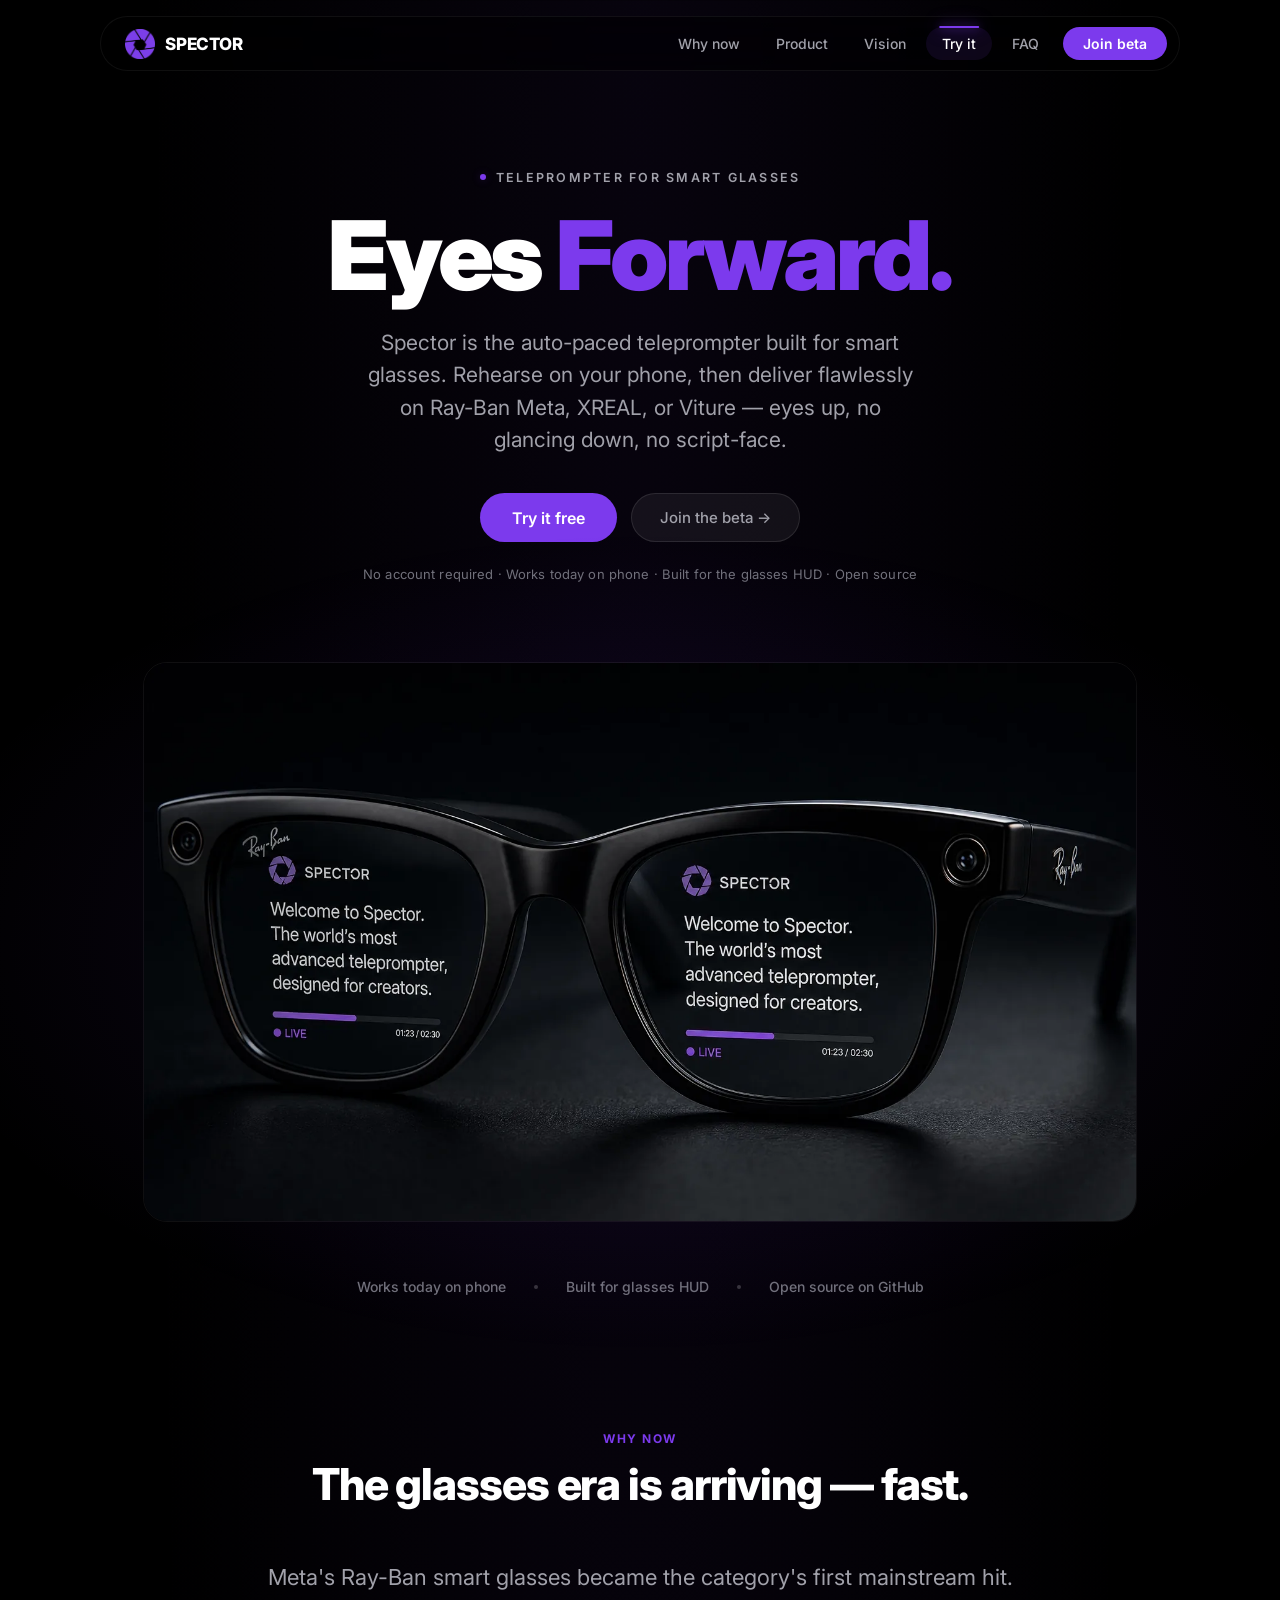
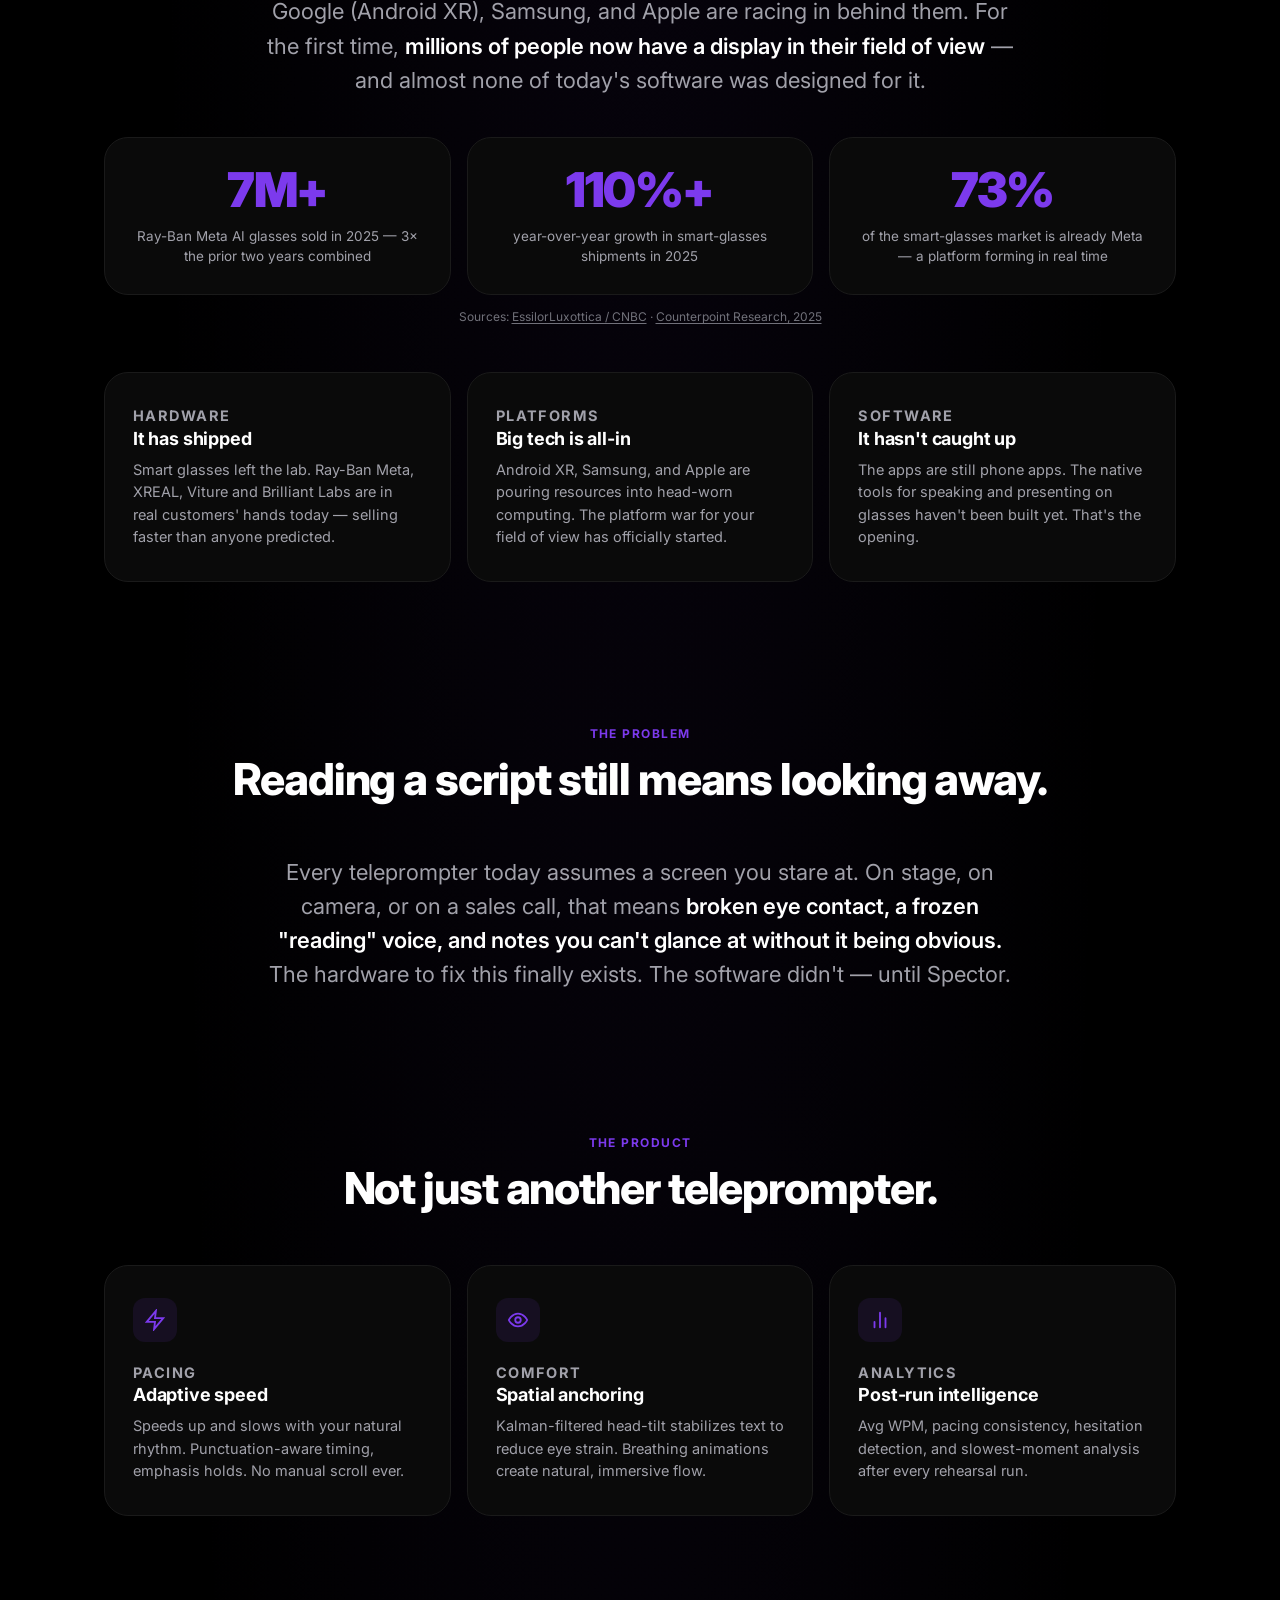
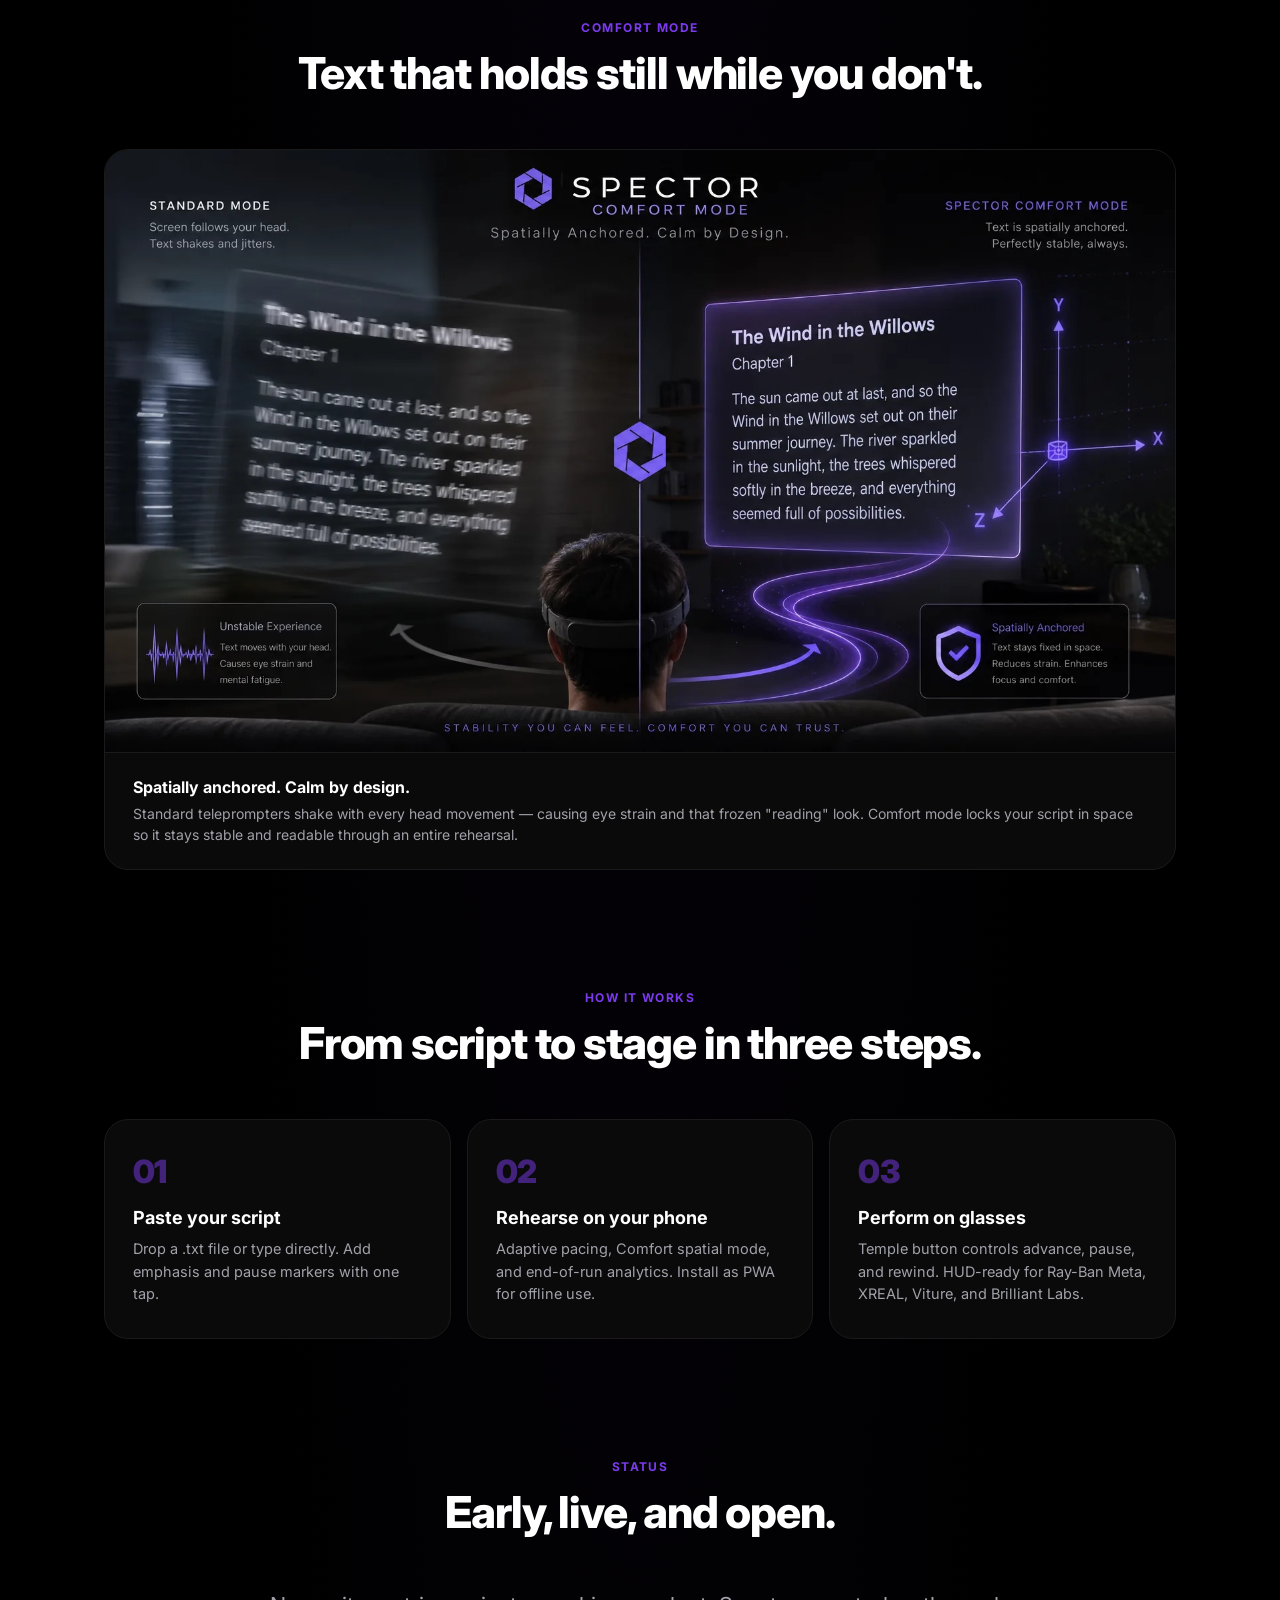
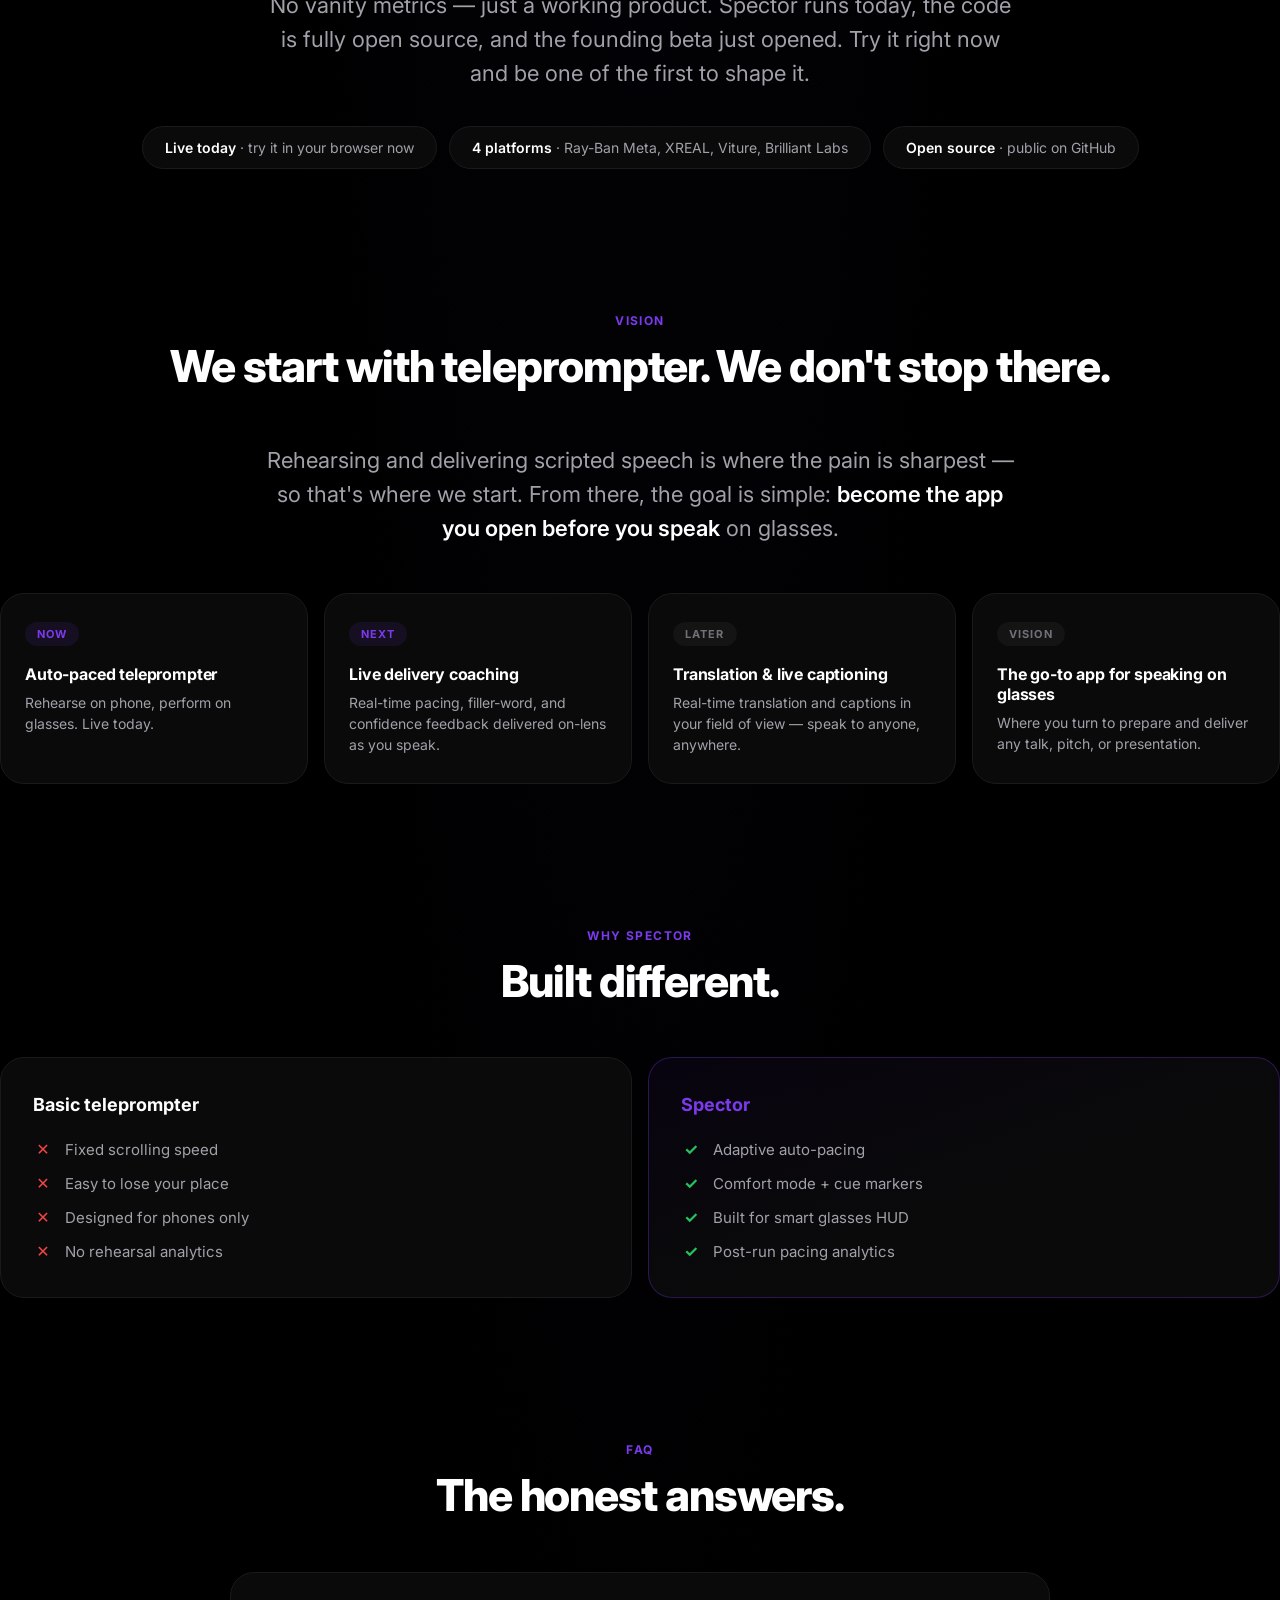
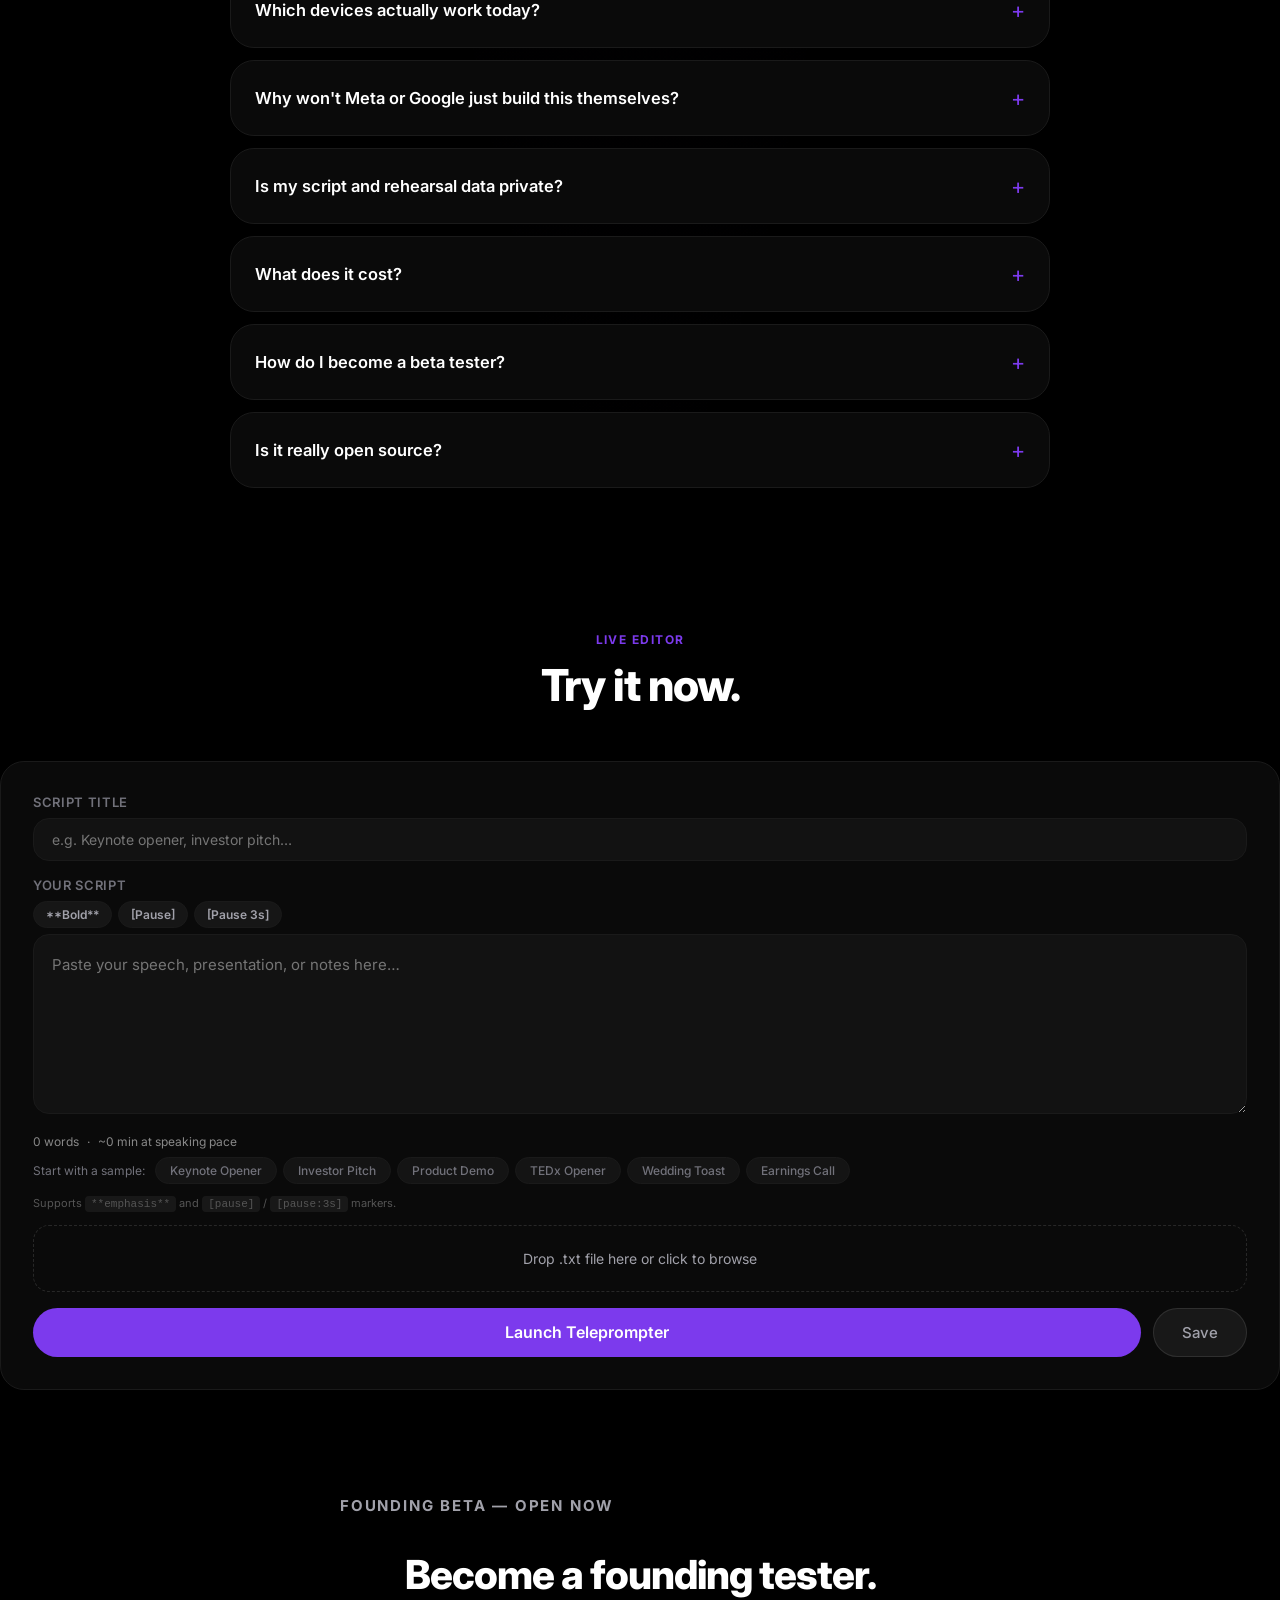
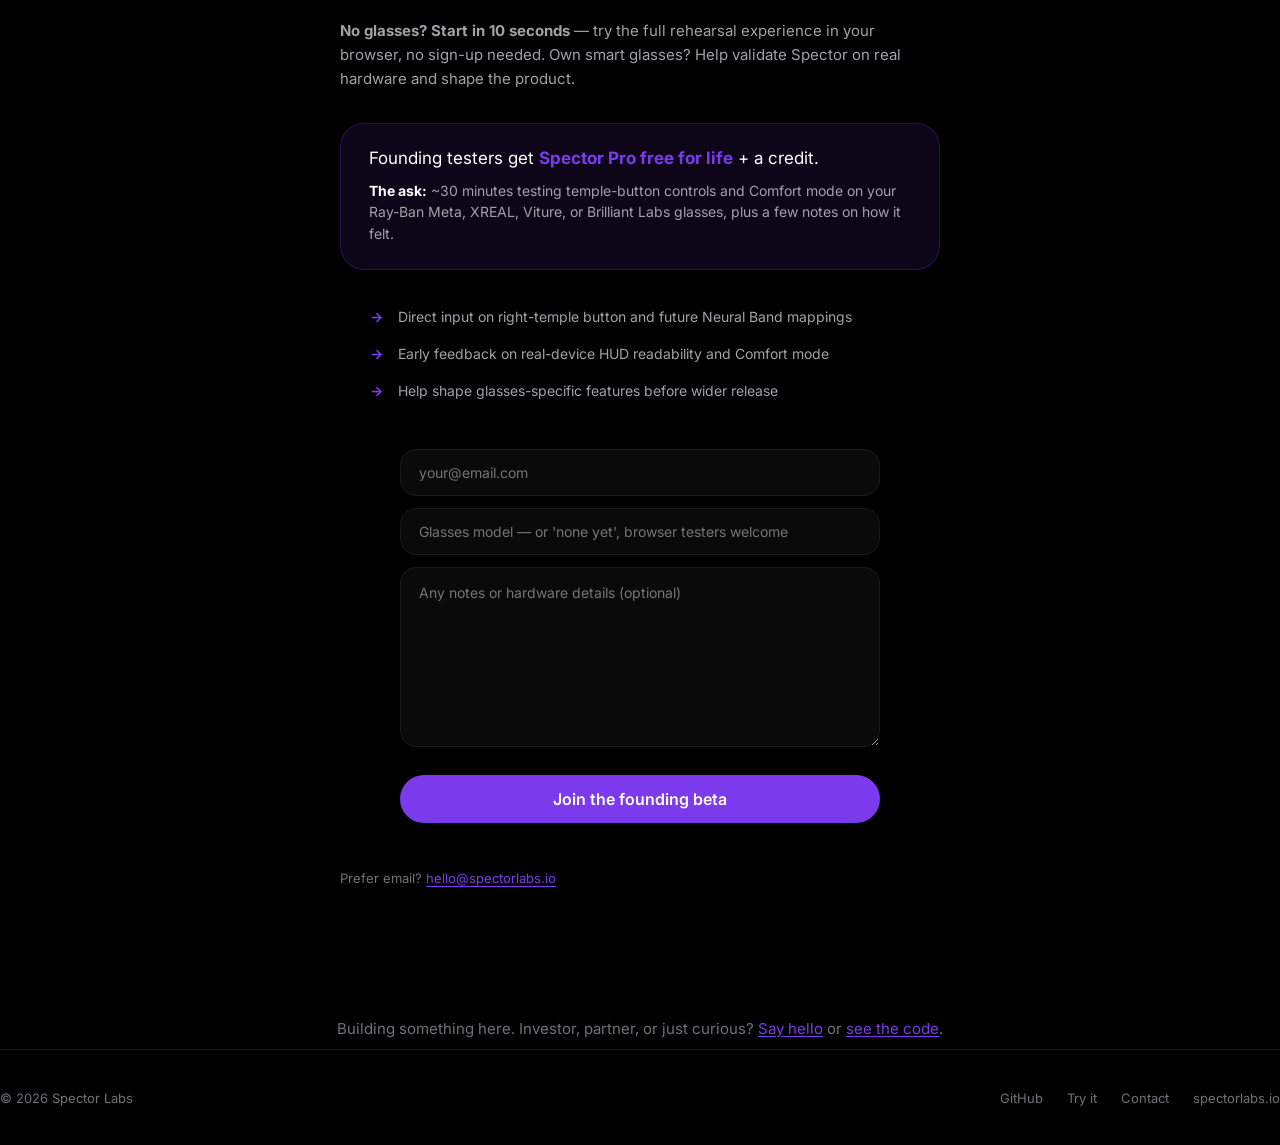
==== public/index.html @ 06b754c8 "Remove the real duplicate: hero video clip == how-it-works photo The hero video and the "how it work" ====
<!DOCTYPE html>
<html lang="en">
<head>
    <meta charset="UTF-8">
    <meta name="viewport" content="width=device-width, initial-scale=1.0">
    <meta name="description" content="Spector: the auto-paced teleprompter built for smart glasses. Rehearse on phone, perform on glasses — eyes up, no script-face. Built for the Ray-Ban Meta / Android XR era.">
    <meta name="theme-color" content="#000000">
    <meta property="og:title" content="Spector — Eyes Forward">
    <meta property="og:description" content="The auto-paced teleprompter built for smart glasses. Rehearse on phone, perform on glasses.">
    <meta property="og:image" content="https://spectorlabs.io/images/og-card.png">
    <meta property="og:image:width" content="1200">
    <meta property="og:image:height" content="630">
    <meta property="og:type" content="website">
    <meta property="og:url" content="https://spectorlabs.io">
    <meta name="twitter:card" content="summary_large_image">
    <meta name="twitter:title" content="Spector — Eyes Forward">
    <meta name="twitter:description" content="Auto-paced teleprompter for smart glasses. Rehearse on phone, perform on glasses.">
    <meta name="twitter:image" content="https://spectorlabs.io/images/og-card.png">
    <title>Spector — Eyes Forward</title>
    <link rel="preconnect" href="https://fonts.googleapis.com">
    <link rel="preconnect" href="https://fonts.gstatic.com" crossorigin>
    <link href="https://fonts.googleapis.com/css2?family=Inter:wght@400;500;600;700;900&display=swap" rel="stylesheet">
    <link rel="preload" as="image" href="images/hero-glasses.webp" type="image/webp">
    <link rel="stylesheet" href="style.css?v=2">
    <link rel="manifest" href="manifest.json">
    <link rel="icon" href="favicon.ico" sizes="48x48">
    <link rel="icon" type="image/png" href="images/logo-mark.png" sizes="256x256">
    <link rel="apple-touch-icon" href="images/app-icon.png">
</head>
<body class="landing">

    <!-- NAV -->
    <nav class="site-nav">
        <a href="#" class="nav-brand">
            <img class="nav-logo" src="images/logo-mark.png" alt="Spector" width="32" height="32">
            <span class="nav-wordmark">SPECTOR</span>
        </a>
        <div class="nav-links" id="nav-links">
            <span class="nav-indicator" aria-hidden="true"></span>
            <a href="#why-now">Why now</a>
            <a href="#features">Product</a>
            <a href="#vision">Vision</a>
            <a href="#try">Try it</a>
            <a href="#faq">FAQ</a>
            <a href="#beta" class="nav-cta">Join beta</a>
        </div>
        <button class="nav-toggle" id="nav-toggle" aria-label="Toggle menu">
            <span></span><span></span><span></span>
        </button>
    </nav>

    <div class="container">

        <!-- HERO -->
        <section class="hero-section">
            <div class="hero-badge">Teleprompter for smart glasses</div>
            <h1 class="hero-headline">Eyes <span class="text-purple">Forward.</span></h1>
            <p class="hero-subhead">Spector is the auto-paced teleprompter built for smart glasses. Rehearse on your phone, then deliver flawlessly on Ray-Ban Meta, XREAL, or Viture — eyes up, no glancing down, no script-face.</p>
            <div class="hero-cta-group">
                <a href="#try" class="btn-primary">Try it free</a>
                <a href="#beta" class="btn-secondary">Join the beta →</a>
            </div>
            <p class="hero-note">No account required · Works today on phone · Built for the glasses HUD · Open source</p>
        </section>

        <!-- HERO VISUAL (demo video) -->
        <div class="hero-visual">
            <video class="hero-media" autoplay muted loop playsinline poster="images/hero-glasses.webp" aria-label="Spector teleprompter running on smart glasses">
                <source src="spector-demo.mp4" type="video/mp4">
                <img src="images/hero-glasses.webp" alt="Spector teleprompter HUD running on Ray-Ban Meta smart glasses" width="1600" height="900">
            </video>
        </div>

        <!-- TRUST BAR -->
        <div class="trust-bar">
            <span>Works today on phone</span>
            <span class="trust-dot"></span>
            <span>Built for glasses HUD</span>
            <span class="trust-dot"></span>
            <span>Open source on GitHub</span>
        </div>

        <!-- WHY NOW -->
        <section class="whynow-section reveal" id="why-now">
            <div class="section-header">
                <p class="section-eyebrow">Why now</p>
                <h2>The glasses era is arriving — fast.</h2>
            </div>
            <p class="problem-statement" style="margin-bottom:40px;">
                Meta's Ray-Ban smart glasses became the category's first mainstream hit. Google (Android XR), Samsung, and Apple are racing in behind them. For the first time, <strong>millions of people now have a display in their field of view</strong> — and almost none of today's software was designed for it.
            </p>
            <div class="stat-strip">
                <div class="stat">
                    <span class="stat-num">7M+</span>
                    <span class="stat-label">Ray-Ban Meta AI glasses sold in 2025 — 3&times; the prior two years combined</span>
                </div>
                <div class="stat">
                    <span class="stat-num">110%+</span>
                    <span class="stat-label">year-over-year growth in smart-glasses shipments in 2025</span>
                </div>
                <div class="stat">
                    <span class="stat-num">73%</span>
                    <span class="stat-label">of the smart-glasses market is already Meta — a platform forming in real time</span>
                </div>
            </div>
            <p class="stat-source">Sources: <a href="https://www.cnbc.com/2026/02/11/ray-ban-maker-essilorluxottica-triples-sales-of-meta-ai-glasses.html" target="_blank" rel="noopener">EssilorLuxottica / CNBC</a> · <a href="https://counterpointresearch.com/en/insights/post-insight-research-briefs-blogs-global-smart-glasses-shipments-soared-110-yoy-in-h1-2025-with-meta-capturing-over-70-share" target="_blank" rel="noopener">Counterpoint Research, 2025</a></p>
            <div class="feature-grid">
                <div class="feature-card">
                    <p class="feature-label">Hardware</p>
                    <h3>It has shipped</h3>
                    <p>Smart glasses left the lab. Ray-Ban Meta, XREAL, Viture and Brilliant Labs are in real customers' hands today — selling faster than anyone predicted.</p>
                </div>
                <div class="feature-card">
                    <p class="feature-label">Platforms</p>
                    <h3>Big tech is all-in</h3>
                    <p>Android XR, Samsung, and Apple are pouring resources into head-worn computing. The platform war for your field of view has officially started.</p>
                </div>
                <div class="feature-card">
                    <p class="feature-label">Software</p>
                    <h3>It hasn't caught up</h3>
                    <p>The apps are still phone apps. The native tools for speaking and presenting on glasses haven't been built yet. That's the opening.</p>
                </div>
            </div>
        </section>

        <!-- PROBLEM -->
        <section class="problem-section reveal">
            <div class="section-header">
                <p class="section-eyebrow">The problem</p>
                <h2>Reading a script still means looking away.</h2>
            </div>
            <p class="problem-statement">
                Every teleprompter today assumes a screen you stare at. On stage, on camera, or on a sales call, that means <strong>broken eye contact, a frozen "reading" voice, and notes you can't glance at without it being obvious.</strong> The hardware to fix this finally exists. The software didn't — until Spector.
            </p>
        </section>

        <!-- FEATURES -->
        <section class="features-section reveal" id="features">
            <div class="section-header">
                <p class="section-eyebrow">The product</p>
                <h2>Not just another teleprompter.</h2>
            </div>
            <div class="feature-grid">
                <div class="feature-card">
                    <div class="feature-icon">
                        <svg width="22" height="22" viewBox="0 0 24 24" fill="none" stroke="currentColor" stroke-width="2" stroke-linecap="round">
                            <path d="M13 2L3 14h9l-1 8 10-12h-9l1-8z"/>
                        </svg>
                    </div>
                    <p class="feature-label">Pacing</p>
                    <h3>Adaptive speed</h3>
                    <p>Speeds up and slows with your natural rhythm. Punctuation-aware timing, emphasis holds. No manual scroll ever.</p>
                </div>
                <div class="feature-card">
                    <div class="feature-icon">
                        <svg width="22" height="22" viewBox="0 0 24 24" fill="none" stroke="currentColor" stroke-width="2" stroke-linecap="round">
                            <path d="M2 12s3-7 10-7 10 7 10 7-3 7-10 7-10-7-10-7z"/>
                            <circle cx="12" cy="12" r="3"/>
                        </svg>
                    </div>
                    <p class="feature-label">Comfort</p>
                    <h3>Spatial anchoring</h3>
                    <p>Kalman-filtered head-tilt stabilizes text to reduce eye strain. Breathing animations create natural, immersive flow.</p>
                </div>
                <div class="feature-card">
                    <div class="feature-icon">
                        <svg width="22" height="22" viewBox="0 0 24 24" fill="none" stroke="currentColor" stroke-width="2" stroke-linecap="round">
                            <path d="M18 20V10M12 20V4M6 20v-6"/>
                        </svg>
                    </div>
                    <p class="feature-label">Analytics</p>
                    <h3>Post-run intelligence</h3>
                    <p>Avg WPM, pacing consistency, hesitation detection, and slowest-moment analysis after every rehearsal run.</p>
                </div>
            </div>
        </section>

        <!-- COMFORT MODE -->
        <section class="comfort-section reveal">
            <div class="section-header">
                <p class="section-eyebrow">Comfort mode</p>
                <h2>Text that holds still while you don't.</h2>
            </div>
            <div class="showcase-card">
                <img src="images/comfort-comparison.webp" alt="Standard mode vs Spector Comfort mode: standard teleprompter text jitters with head movement, Comfort mode keeps the script spatially anchored and stable" loading="lazy" width="1600" height="900">
                <div class="showcase-label">
                    <p class="showcase-title">Spatially anchored. Calm by design.</p>
                    <p class="showcase-desc">Standard teleprompters shake with every head movement — causing eye strain and that frozen "reading" look. Comfort mode locks your script in space so it stays stable and readable through an entire rehearsal.</p>
                </div>
            </div>
        </section>

        <!-- HOW IT WORKS -->
        <section id="how-it-works" class="steps-section reveal">
            <div class="section-header">
                <p class="section-eyebrow">How it works</p>
                <h2>From script to stage in three steps.</h2>
            </div>
            <div class="steps-grid">
                <div class="step-card">
                    <div class="step-number">01</div>
                    <h4>Paste your script</h4>
                    <p>Drop a .txt file or type directly. Add emphasis and pause markers with one tap.</p>
                </div>
                <div class="step-card">
                    <div class="step-number">02</div>
                    <h4>Rehearse on your phone</h4>
                    <p>Adaptive pacing, Comfort spatial mode, and end-of-run analytics. Install as PWA for offline use.</p>
                </div>
                <div class="step-card">
                    <div class="step-number">03</div>
                    <h4>Perform on glasses</h4>
                    <p>Temple button controls advance, pause, and rewind. HUD-ready for Ray-Ban Meta, XREAL, Viture, and Brilliant Labs.</p>
                </div>
            </div>
            </div>
        </section>

        <!-- TRACTION -->
        <section class="traction-section reveal" id="traction">
            <div class="section-header">
                <p class="section-eyebrow">Status</p>
                <h2>Early, live, and open.</h2>
            </div>
            <p class="problem-statement" style="margin-bottom:36px;">No vanity metrics — just a working product. Spector runs today, the code is fully open source, and the founding beta just opened. Try it right now and be one of the first to shape it.</p>
            <div class="traction-support">
                <span class="traction-pill"><strong>Live today</strong> · try it in your browser now</span>
                <span class="traction-pill"><strong>4 platforms</strong> · Ray-Ban Meta, XREAL, Viture, Brilliant Labs</span>
                <span class="traction-pill"><strong>Open source</strong> · public on GitHub</span>
            </div>
        </section>

        <!-- VISION / ROADMAP -->
        <section class="vision-section reveal" id="vision">
            <div class="section-header">
                <p class="section-eyebrow">Vision</p>
                <h2>We start with teleprompter. We don't stop there.</h2>
            </div>
            <p class="problem-statement" style="margin-bottom:48px;">
                Rehearsing and delivering scripted speech is where the pain is sharpest — so that's where we start. From there, the goal is simple: <strong>become the app you open before you speak</strong> on glasses.
            </p>
            <div class="roadmap">
                <div class="roadmap-item">
                    <div class="roadmap-phase">Now</div>
                    <div class="roadmap-body">
                        <h4>Auto-paced teleprompter</h4>
                        <p>Rehearse on phone, perform on glasses. Live today.</p>
                    </div>
                </div>
                <div class="roadmap-item">
                    <div class="roadmap-phase">Next</div>
                    <div class="roadmap-body">
                        <h4>Live delivery coaching</h4>
                        <p>Real-time pacing, filler-word, and confidence feedback delivered on-lens as you speak.</p>
                    </div>
                </div>
                <div class="roadmap-item future">
                    <div class="roadmap-phase">Later</div>
                    <div class="roadmap-body">
                        <h4>Translation & live captioning</h4>
                        <p>Real-time translation and captions in your field of view — speak to anyone, anywhere.</p>
                    </div>
                </div>
                <div class="roadmap-item future">
                    <div class="roadmap-phase">Vision</div>
                    <div class="roadmap-body">
                        <h4>The go-to app for speaking on glasses</h4>
                        <p>Where you turn to prepare and deliver any talk, pitch, or presentation.</p>
                    </div>
                </div>
            </div>
        </section>

        <!-- COMPARISON -->
        <section class="comparison-section reveal">
            <div class="section-header">
                <p class="section-eyebrow">Why Spector</p>
                <h2>Built different.</h2>
            </div>
            <div class="comparison-grid">
                <div class="comparison-card basic">
                    <h4>Basic teleprompter</h4>
                    <ul>
                        <li><span class="x-mark">&#x2715;</span> Fixed scrolling speed</li>
                        <li><span class="x-mark">&#x2715;</span> Easy to lose your place</li>
                        <li><span class="x-mark">&#x2715;</span> Designed for phones only</li>
                        <li><span class="x-mark">&#x2715;</span> No rehearsal analytics</li>
                    </ul>
                </div>
                <div class="comparison-card spector">
                    <h4>Spector</h4>
                    <ul>
                        <li><span class="check-mark">&#x2713;</span> Adaptive auto-pacing</li>
                        <li><span class="check-mark">&#x2713;</span> Comfort mode + cue markers</li>
                        <li><span class="check-mark">&#x2713;</span> Built for smart glasses HUD</li>
                        <li><span class="check-mark">&#x2713;</span> Post-run pacing analytics</li>
                    </ul>
                </div>
            </div>
        </section>

        <!-- FAQ -->
        <section class="faq-section reveal" id="faq">
            <div class="section-header">
                <p class="section-eyebrow">FAQ</p>
                <h2>The honest answers.</h2>
            </div>
            <div class="faq-list">
                <details class="faq-item">
                    <summary>Which devices actually work today?</summary>
                    <div class="faq-answer">
                        <p>Any phone or desktop browser works right now — adaptive pacing, Comfort mode (using your device's real orientation sensors), and all controls. On smart glasses that display web content (like Ray-Ban Meta Display), the HUD runs and Comfort's spatial effects use the glasses' real sensors. Right-temple-button advance is built and ready; validating it on real hardware is exactly what our current beta is for.</p>
                    </div>
                </details>
                <details class="faq-item">
                    <summary>Why won't Meta or Google just build this themselves?</summary>
                    <div class="faq-answer">
                        <p>Platform owners build for the average user; they don't go deep on a single workflow. Spector is <strong>cross-platform and neutral</strong> — one rehearsal experience across Ray-Ban Meta, XREAL, Viture, and Brilliant Labs, not locked to one maker's roadmap. Being <strong>open source</strong> lets us move faster than any platform team and build a community moat. We win the communication-layer wedge by caring about it more than a trillion-dollar company ever will.</p>
                    </div>
                </details>
                <details class="faq-item">
                    <summary>Is my script and rehearsal data private?</summary>
                    <div class="faq-answer">
                        <p>Yes. Your scripts and rehearsal history are stored <strong>locally in your own browser</strong> — no account, no sign-up, and nothing is uploaded to a server. Because the whole app is open source, you can verify exactly what it does. The only time you share anything is if you choose to email us or join the beta.</p>
                    </div>
                </details>
                <details class="faq-item">
                    <summary>What does it cost?</summary>
                    <div class="faq-answer">
                        <p>The core teleprompter — on phone and glasses — is <strong>free, today</strong>, and the open-source core stays free. Down the line, a paid tier may add power-user extras like deeper rehearsal analytics and sync. Nothing's behind a paywall right now, and founding beta testers get any future Pro free for life (see below).</p>
                    </div>
                </details>
                <details class="faq-item">
                    <summary>How do I become a beta tester?</summary>
                    <div class="faq-answer">
                        <p>No glasses needed to start — <a href="#try">try the full rehearsal experience in your browser right now</a>. If you own Ray-Ban Meta, XREAL, Viture, or Brilliant Labs hardware, <a href="#beta">join the hardware beta</a> to help validate temple controls and the HUD on real devices. Founding testers get Spector Pro free for life and a credit.</p>
                    </div>
                </details>
                <details class="faq-item">
                    <summary>Is it really open source?</summary>
                    <div class="faq-answer">
                        <p>Yes — the project is public on <a href="https://github.com/hydrogenbondss/SPECTOR" target="_blank" rel="noopener">GitHub</a>. Read the code, file issues, or build on it.</p>
                    </div>
                </details>
            </div>
        </section>

        <!-- EDITOR -->
        <section class="editor-section" id="try">
            <div class="section-header">
                <p class="section-eyebrow">Live editor</p>
                <h2>Try it now.</h2>
            </div>

            <div class="editor-card">
                <label for="script-title">Script title</label>
                <input type="text" id="script-title" class="script-title-input" placeholder="e.g. Keynote opener, investor pitch…" maxlength="80">

                <label for="script-input">Your script</label>
                <div class="cue-toolbar">
                    <button type="button" class="cue-btn" data-insert="**">**Bold**</button>
                    <button type="button" class="cue-btn" data-insert="[pause]">[Pause]</button>
                    <button type="button" class="cue-btn" data-insert="[pause:3s]">[Pause 3s]</button>
                </div>
                <textarea id="script-input" placeholder="Paste your speech, presentation, or notes here…"></textarea>

                <div id="script-meta" style="font-size:12px;color:#888;margin-bottom:8px;display:flex;gap:8px;align-items:center;">
                    <span id="word-count">0 words</span>
                    <span>·</span>
                    <span>~<span id="est-minutes">0</span> min at speaking pace</span>
                </div>

                <div class="samples-row">
                    <span class="samples-label">Start with a sample:</span>
                    <button type="button" class="sample-btn" data-sample="keynote">Keynote Opener</button>
                    <button type="button" class="sample-btn" data-sample="pitch">Investor Pitch</button>
                    <button type="button" class="sample-btn" data-sample="demo">Product Demo</button>
                    <button type="button" class="sample-btn" data-sample="ted">TEDx Opener</button>
                    <button type="button" class="sample-btn" data-sample="wedding">Wedding Toast</button>
                    <button type="button" class="sample-btn" data-sample="earnings">Earnings Call</button>
                </div>

                <div style="font-size:11px;color:#555;margin-bottom:12px;line-height:1.4;">
                    Supports <code style="background:rgba(255,255,255,0.06);padding:2px 6px;border-radius:4px;">**emphasis**</code> and <code style="background:rgba(255,255,255,0.06);padding:2px 6px;border-radius:4px;">[pause]</code> / <code style="background:rgba(255,255,255,0.06);padding:2px 6px;border-radius:4px;">[pause:3s]</code> markers.
                </div>

                <div id="input-error" style="color:#e88; font-size:12px; margin-bottom:8px; display:none;"></div>

                <div class="file-upload" id="file-area">
                    Drop .txt file here or click to browse
                    <input type="file" id="file-input" accept=".txt" style="display:none;">
                </div>

                <div class="btn-row">
                    <button id="launch-btn" class="btn-primary" style="flex:1;">Launch Teleprompter</button>
                    <button id="save-btn" class="btn-secondary">Save</button>
                </div>
            </div>
        </section>

        <!-- LIBRARY -->
        <section class="library-section" id="library-section" style="display:none;">
            <h3>Saved scripts</h3>
            <ul class="library-list" id="library-list">
                <li class="library-empty" id="library-empty">No saved scripts yet — save one to build your library.</li>
            </ul>
        </section>

        <!-- HISTORY -->
        <section class="history-section" id="history-section" style="display:none;margin-top:8px;">
            <h3 style="font-size:14px;font-weight:600;color:#71717A;margin:0 0 8px;letter-spacing:0.04em;text-transform:uppercase;">Recent rehearsals</h3>
            <div id="history-list" style="font-size:12px;color:#888;"></div>
            <div style="font-size:10px;color:#555;margin-top:4px;">Local only. Cloud sync planned.</div>
        </section>

        <!-- BETA -->
        <section class="beta-section" id="beta">
            <p class="section-eyebrow">Founding beta — open now</p>
            <h2>Become a founding tester.</h2>
            <p><strong>No glasses? Start in 10 seconds</strong> — <a href="#try">try the full rehearsal experience in your browser</a>, no sign-up needed. Own smart glasses? Help validate Spector on real hardware and shape the product.</p>
            <div class="beta-offer">
                <p class="beta-offer-perk">Founding testers get <strong>Spector Pro free for life</strong> + a credit.</p>
                <p class="beta-offer-ask"><strong>The ask:</strong> ~30 minutes testing temple-button controls and Comfort mode on your Ray-Ban Meta, XREAL, Viture, or Brilliant Labs glasses, plus a few notes on how it felt.</p>
            </div>
            <ul class="beta-benefits">
                <li>Direct input on right-temple button and future Neural Band mappings</li>
                <li>Early feedback on real-device HUD readability and Comfort mode</li>
                <li>Help shape glasses-specific features before wider release</li>
            </ul>
            <form id="beta-form" action="https://formspree.io/f/mzdlddkp" method="POST">
                <input type="email" name="email" placeholder="your@email.com" required>
                <input type="text" name="glasses" placeholder="Glasses model — or 'none yet', browser testers welcome">
                <textarea name="message" placeholder="Any notes or hardware details (optional)" rows="2"></textarea>
                <button type="submit">Join the founding beta</button>
            </form>
            <div id="beta-success" style="display:none;color:#22c55e;font-weight:600;margin-top:16px;">Thanks! We'll reach out from hello@spectorlabs.io soon.</div>
            <p class="beta-footer-note">
                Prefer email? <a href="mailto:hello@spectorlabs.io">hello@spectorlabs.io</a>
            </p>
        </section>

        <!-- INVESTOR / PARTNER NOTE -->
        <section class="investor-note reveal" id="investors">
            <p>Building something here. Investor, partner, or just curious? <a href="mailto:hello@spectorlabs.io?subject=Spector%20%E2%80%94%20Hello">Say hello</a> or <a href="https://github.com/hydrogenbondss/SPECTOR" target="_blank" rel="noopener">see the code</a>.</p>
        </section>

        <!-- FOOTER -->
        <footer class="site-footer">
            <span>&copy; 2026 Spector Labs</span>
            <div class="footer-links">
                <a href="https://github.com/hydrogenbondss/SPECTOR" target="_blank">GitHub</a>
                <a href="#try">Try it</a>
                <a href="mailto:hello@spectorlabs.io">Contact</a>
                <a href="https://spectorlabs.io">spectorlabs.io</a>
            </div>
        </footer>

    </div>

    <script>
        const STORAGE_KEY = 'spector_scripts_v1';

        function getLibrary() {
            try { return JSON.parse(localStorage.getItem(STORAGE_KEY)) || []; }
            catch { return []; }
        }

        function setLibrary(scripts) {
            localStorage.setItem(STORAGE_KEY, JSON.stringify(scripts));
        }

        function saveScript(title, text) {
            const library = getLibrary();
            const entry = {
                id: Date.now().toString(36),
                title: title || 'Untitled Script',
                text,
                savedAt: Date.now()
            };
            const existing = library.findIndex(s => s.title === entry.title && s.text === text);
            if (existing >= 0) library[existing] = entry;
            else library.unshift(entry);
            if (library.length > 20) library.length = 20;
            setLibrary(library);
            renderLibrary();
        }

        function deleteScript(id) {
            setLibrary(getLibrary().filter(s => s.id !== id));
            renderLibrary();
        }

        function launchScript(text) {
            const encoded = btoa(encodeURIComponent(text));
            window.location.href = `app.html?script=${encoded}`;
        }

        function renderLibrary() {
            const list = document.getElementById('library-list');
            const empty = document.getElementById('library-empty');
            const section = document.getElementById('library-section');
            const scripts = getLibrary();
            list.innerHTML = '';
            if (!scripts.length) {
                if (section) section.style.display = 'none';
                return;
            }
            if (section) section.style.display = '';
            scripts.forEach(script => {
                const li = document.createElement('li');
                li.className = 'library-item';
                const meta = document.createElement('div');
                meta.innerHTML = `<div class="library-item-title">${escapeHtml(script.title)}</div>
                    <div class="library-item-meta">${new Date(script.savedAt).toLocaleDateString()} · ${script.text.split(/\s+/).length} words</div>`;
                const del = document.createElement('button');
                del.className = 'btn-ghost';
                del.textContent = 'Delete';
                del.addEventListener('click', (e) => { e.stopPropagation(); deleteScript(script.id); });
                li.appendChild(meta);
                li.appendChild(del);
                li.addEventListener('click', () => {
                    document.getElementById('script-input').value = script.text;
                    document.getElementById('script-title').value = script.title;
                });
                li.addEventListener('dblclick', () => launchScript(script.text));
                list.appendChild(li);
            });
        }

        function renderHistory() {
            const container = document.getElementById('history-list');
            const section = document.getElementById('history-section');
            if (!container) return;
            let runs = [];
            try { runs = JSON.parse(localStorage.getItem('spector_runs_v1')) || []; } catch {}
            if (!runs.length) {
                if (section) section.style.display = 'none';
                return;
            }
            if (section) section.style.display = '';
            container.innerHTML = runs.map(r => {
                const d = new Date(r.ts).toLocaleDateString();
                return `<div class="history-item">${d} · ${r.chunks} chunks · ${r.time} min · ${r.wpm} wpm · ${r.pacing} pacing<br><span style="font-size:10px;opacity:0.7;">${escapeHtml(r.scriptPreview)}</span></div>`;
            }).join('');
        }

        function escapeHtml(str) {
            const d = document.createElement('div');
            d.textContent = str;
            return d.innerHTML;
        }

        function initFileUpload() {
            const fileArea = document.getElementById('file-area');
            const fileInput = document.getElementById('file-input');
            const textarea = document.getElementById('script-input');

            fileArea.addEventListener('click', () => fileInput.click());
            fileInput.addEventListener('change', (e) => {
                const file = e.target.files[0];
                if (file) {
                    const reader = new FileReader();
                    reader.onload = (event) => {
                        textarea.value = event.target.result;
                        updateScriptMeta();
                        const titleEl = document.getElementById('script-title');
                        if (!titleEl.value) titleEl.value = file.name.replace(/\.txt$/i, '');
                    };
                    reader.readAsText(file);
                }
            });
            fileArea.addEventListener('dragover', (e) => { e.preventDefault(); fileArea.classList.add('dragover'); });
            fileArea.addEventListener('dragleave', () => fileArea.classList.remove('dragover'));
            fileArea.addEventListener('drop', (e) => {
                e.preventDefault();
                fileArea.classList.remove('dragover');
                const file = e.dataTransfer.files[0];
                if (file) {
                    const reader = new FileReader();
                    reader.onload = (event) => {
                        textarea.value = event.target.result;
                        updateScriptMeta();
                        const titleEl = document.getElementById('script-title');
                        if (!titleEl.value) titleEl.value = file.name.replace(/\.txt$/i, '');
                    };
                    reader.readAsText(file);
                }
            });
        }

        const SAMPLE_SCRIPTS = {
            keynote: {
                title: "Keynote Opener",
                text: "Good morning. **Thank you** for being here.\n\nToday we're going to talk about the future of [pause] eyes-forward interfaces.\n\n[pause:2s]\n\nThe problem is simple: most teleprompters still feel like reading from a script. **We can do better.**"
            },
            pitch: {
                title: "Investor Pitch",
                text: "We're building the rehearsal layer for the next generation of computing. [pause]\n\nOur users rehearse on phone today. [pause:3s] They perform on glasses tomorrow.\n\n**Traction** is strong. **Retention** even stronger. The market is waking up to smart glasses. [pause]"
            },
            demo: {
                title: "Product Demo",
                text: "This is Spector. [pause]\n\nPaste any script. Hit play. The text advances at the right pace for **your** voice.\n\nIn Comfort mode your head movement creates gentle spatial anchoring — it feels alive, not robotic. [pause:2s]\n\nWhen you finish, you get real analytics: pacing consistency, where you hesitated, the slowest chunk.\n\nRehearse here. Nail it on stage — or on your glasses."
            },
            ted: {
                title: "TEDx Opener",
                text: "Good [pause] afternoon.\n\n**What if** the most important talk of your life started with you feeling completely in control?\n\n[pause:2s]\n\nToday I'm going to show you a different way to rehearse — one that uses the hardware already on (or in front of) your face."
            },
            wedding: {
                title: "Wedding Toast",
                text: "To the happy couple. [pause]\n\n**I've known** the groom for years, and if there's one thing I've learned, it's that he's found his perfect match.\n\n[pause:3s]\n\nMay your life together be as full of laughter and [pause] love as today."
            },
            earnings: {
                title: "Earnings Call",
                text: "Good morning, everyone. [pause]\n\n**Q3 results** came in strong — revenue up 18% year-over-year, driven by our new product line.\n\n[pause:2s]\n\nGuidance for Q4 remains confident. We're executing well against our plan."
            }
        };

        function initSampleButtons() {
            document.querySelectorAll('.sample-btn').forEach(btn => {
                btn.addEventListener('click', () => {
                    const key = btn.dataset.sample;
                    const sample = SAMPLE_SCRIPTS[key];
                    if (!sample) return;
                    document.getElementById('script-title').value = sample.title;
                    document.getElementById('script-input').value = sample.text;
                    updateScriptMeta();
                    btn.textContent = 'Loaded ✓';
                    setTimeout(() => {
                        const labels = { keynote:'Keynote Opener', pitch:'Investor Pitch', demo:'Product Demo', ted:'TEDx Opener', wedding:'Wedding Toast', earnings:'Earnings Call' };
                        btn.textContent = labels[btn.dataset.sample] || 'Sample';
                    }, 900);
                });
            });
        }

        function insertAtCursor(textarea, text) {
            const start = textarea.selectionStart;
            const end = textarea.selectionEnd;
            textarea.value = textarea.value.substring(0, start) + text + textarea.value.substring(end);
            textarea.selectionStart = textarea.selectionEnd = start + text.length;
            textarea.focus();
        }

        function initCueToolbar() {
            const ta = document.getElementById('script-input');
            document.querySelectorAll('.cue-btn').forEach(btn => {
                btn.addEventListener('click', () => {
                    const insert = btn.dataset.insert;
                    if (insert === '**') {
                        insertAtCursor(ta, '**text**');
                        const pos = ta.selectionStart - 4;
                        ta.selectionStart = pos;
                        ta.selectionEnd = pos + 4;
                    } else {
                        insertAtCursor(ta, insert);
                    }
                });
            });
            ta.addEventListener('input', () => {
                const err = document.getElementById('input-error');
                if (err) err.style.display = 'none';
            });
        }

        function showInputError(msg) {
            const err = document.getElementById('input-error');
            if (!err) { alert(msg); return; }
            err.textContent = msg;
            err.style.display = 'block';
            setTimeout(() => { if (err) err.style.display = 'none'; }, 3000);
        }

        let audioContext;
        function getAudioContext() {
            if (!audioContext) {
                try { audioContext = new (window.AudioContext || window.webkitAudioContext)(); }
                catch(e) { return null; }
            }
            return audioContext;
        }

        function buttonFeedback() {
            if (navigator.vibrate) navigator.vibrate(8);
            const ctx = getAudioContext();
            if (ctx) {
                try {
                    const osc = ctx.createOscillator();
                    const gain = ctx.createGain();
                    const filter = ctx.createBiquadFilter();
                    osc.type = 'sine';
                    osc.frequency.value = 1400;
                    filter.type = 'lowpass';
                    filter.frequency.value = 2200;
                    gain.gain.value = 0.08;
                    osc.connect(filter);
                    filter.connect(gain);
                    gain.connect(ctx.destination);
                    osc.start();
                    setTimeout(() => {
                        gain.gain.exponentialRampToValueAtTime(0.001, ctx.currentTime + 0.12);
                        setTimeout(() => osc.stop(), 150);
                    }, 25);
                } catch(e) {}
            }
        }

        function wireGlassButtons() {
            document.querySelectorAll('.btn-primary, .btn-secondary, .cue-btn, .sample-btn').forEach(btn => {
                btn.addEventListener('click', () => buttonFeedback());
            });
        }

        function updateScriptMeta() {
            const textarea = document.getElementById('script-input');
            const text = textarea.value.trim();
            const words = text ? text.split(/\s+/).filter(Boolean).length : 0;
            const estMinutes = words > 0 ? Math.max(1, Math.round(words / 140)) : 0;
            const countEl = document.getElementById('word-count');
            const minEl = document.getElementById('est-minutes');
            if (countEl) countEl.textContent = `${words} words`;
            if (minEl) minEl.textContent = estMinutes;
        }

        function initButtons() {
            const launchBtn = document.getElementById('launch-btn');
            const saveBtn = document.getElementById('save-btn');
            const textarea = document.getElementById('script-input');
            const titleEl = document.getElementById('script-title');

            launchBtn.addEventListener('click', () => {
                const text = textarea.value.trim();
                if (!text) { showInputError('Please paste or choose a sample script first.'); return; }
                launchScript(text);
            });

            saveBtn.addEventListener('click', () => {
                const text = textarea.value.trim();
                if (!text) { showInputError('Add some text to your script before saving.'); return; }
                saveScript(titleEl.value.trim() || 'Untitled Script', text);
                saveBtn.textContent = 'Saved ✓';
                setTimeout(() => { saveBtn.textContent = 'Save'; }, 1500);
            });
        }

        function registerServiceWorker() {
            if ('serviceWorker' in navigator) {
                navigator.serviceWorker.register('sw.js').catch(() => {});
            }
        }

        let deferredInstallPrompt = null;

        function initInstallPrompt() {
            const btn = document.getElementById('install-btn');
            if (!btn) return;
            window.addEventListener('beforeinstallprompt', (e) => {
                e.preventDefault();
                deferredInstallPrompt = e;
                btn.textContent = 'Install (one-tap PWA)';
            });
            btn.addEventListener('click', async () => {
                if (deferredInstallPrompt) {
                    deferredInstallPrompt.prompt();
                    const { outcome } = await deferredInstallPrompt.userChoice;
                    if (outcome === 'accepted') {
                        btn.textContent = 'Installed ✓';
                        btn.style.opacity = '0.7';
                        btn.disabled = true;
                    }
                    deferredInstallPrompt = null;
                    return;
                }
                const isIOS = /iPad|iPhone|iPod/.test(navigator.userAgent) && !window.MSStream;
                if (isIOS) {
                    alert('On iPhone/iPad: tap the Share button → "Add to Home Screen".');
                } else {
                    alert('Use your browser menu → "Install app" or "Add to Home Screen" for offline rehearsal.');
                }
            });
        }

        async function handleBetaSubmit(e) {
            e.preventDefault();
            const form = e.target;
            const success = document.getElementById('beta-success');
            const formData = new FormData(form);
            try {
                const response = await fetch(form.action, {
                    method: 'POST',
                    body: formData,
                    headers: { 'Accept': 'application/json' }
                });
                if (response.ok) {
                    form.style.display = 'none';
                    success.style.display = 'block';
                    try { localStorage.setItem('spector_beta_email', formData.get('email')); } catch {}
                    form.reset();
                } else {
                    submitFallback(formData);
                }
            } catch (error) {
                submitFallback(formData);
            }
        }

        function submitFallback(formData) {
            const email = formData.get('email');
            const glasses = formData.get('glasses') || '';
            const message = formData.get('message') || '';
            const subject = encodeURIComponent('SPECTOR Beta Request');
            const body = encodeURIComponent(`Email: ${email}\nGlasses model: ${glasses}\n\nNotes: ${message}`);
            window.location.href = `mailto:hello@spectorlabs.io?subject=${subject}&body=${body}`;
        }

        function initScrollReveal() {
            const observer = new IntersectionObserver((entries) => {
                entries.forEach(entry => {
                    if (entry.isIntersecting) {
                        entry.target.classList.add('revealed');
                        observer.unobserve(entry.target);
                    }
                });
            }, { threshold: 0.08, rootMargin: '0px 0px -40px 0px' });
            document.querySelectorAll('.reveal').forEach(el => observer.observe(el));
        }

        function initTubelightNav() {
            const nav = document.getElementById('nav-links');
            const indicator = nav && nav.querySelector('.nav-indicator');
            if (!nav || !indicator) return;

            const links = Array.from(nav.querySelectorAll('a:not(.nav-cta)'));
            const targets = links
                .map(a => {
                    const id = (a.getAttribute('href') || '').replace('#', '');
                    const section = id && document.getElementById(id);
                    return section ? { link: a, section } : null;
                })
                .filter(Boolean);

            let activeLink = null;
            const isDesktop = () => window.matchMedia('(min-width: 769px)').matches;

            function moveTo(link) {
                if (!link) { indicator.style.opacity = '0'; return; }
                indicator.style.left = link.offsetLeft + 'px';
                indicator.style.top = link.offsetTop + 'px';
                indicator.style.width = link.offsetWidth + 'px';
                indicator.style.height = link.offsetHeight + 'px';
                indicator.style.opacity = '1';
            }

            function setActive(link) {
                activeLink = link;
                links.forEach(l => l.classList.toggle('active', l === link));
                if (isDesktop()) moveTo(link);
            }

            // Scroll-spy: highlight the section currently in the viewport band
            const spy = new IntersectionObserver((entries) => {
                entries.forEach(entry => {
                    if (entry.isIntersecting) {
                        const match = targets.find(t => t.section === entry.target);
                        if (match) setActive(match.link);
                    }
                });
            }, { rootMargin: '-45% 0px -50% 0px', threshold: 0 });
            targets.forEach(t => spy.observe(t.section));

            // Hover preview — glide to hovered item, snap back to active on leave
            if (isDesktop()) {
                links.forEach(link => {
                    link.addEventListener('mouseenter', () => moveTo(link));
                });
                nav.addEventListener('mouseleave', () => moveTo(activeLink));
            }

            window.addEventListener('resize', () => {
                if (isDesktop()) moveTo(activeLink);
                else indicator.style.opacity = '0';
            });
        }

        function initMobileNav() {
            const toggle = document.getElementById('nav-toggle');
            const links = document.getElementById('nav-links');
            if (!toggle || !links) return;
            toggle.addEventListener('click', () => {
                links.classList.toggle('open');
                toggle.classList.toggle('open');
            });
            links.querySelectorAll('a').forEach(link => {
                link.addEventListener('click', () => {
                    links.classList.remove('open');
                    toggle.classList.remove('open');
                });
            });
        }

        function init() {
            initFileUpload();
            initButtons();
            initSampleButtons();
            initCueToolbar();
            renderLibrary();
            renderHistory();
            registerServiceWorker();
            initInstallPrompt();
            wireGlassButtons();
            initScrollReveal();
            initMobileNav();
            initTubelightNav();

            const textarea = document.getElementById('script-input');
            if (textarea) textarea.addEventListener('input', updateScriptMeta);

            const betaForm = document.getElementById('beta-form');
            if (betaForm) betaForm.addEventListener('submit', handleBetaSubmit);

            const draft = localStorage.getItem('spector_draft');
            if (draft) {
                try {
                    const { title, text } = JSON.parse(draft);
                    if (text) { document.getElementById('script-input').value = text; updateScriptMeta(); }
                    if (title) document.getElementById('script-title').value = title;
                    localStorage.removeItem('spector_draft');
                } catch {}
            } else {
                updateScriptMeta();
            }

            try {
                const betaEmail = localStorage.getItem('spector_beta_email');
                if (betaEmail) {
                    const form = document.getElementById('beta-form');
                    const success = document.getElementById('beta-success');
                    if (form && success) {
                        form.style.display = 'none';
                        success.style.display = 'block';
                        success.textContent = `Already joined as ${betaEmail}. We'll reach out from hello@spectorlabs.io.`;
                    }
                }
            } catch {}
        }

        window.onload = init;
    </script>

    <!-- Vercel Web Analytics (enable "Web Analytics" in the Vercel project dashboard for data to flow) -->
    <script>
        window.va = window.va || function () { (window.vaq = window.vaq || []).push(arguments); };
    </script>
    <script defer src="/_vercel/insights/script.js"></script>
</body>
</html>
---- public/style.css ----
/* ═══════════════════════════════════════
   SPECTOR — Design System
   ═══════════════════════════════════════ */

:root {
    --bg: #000000;
    --bg-elevated: #0A0A0A;
    --bg-card: #080808;
    --text: #FFFFFF;
    --text-muted: #A1A1AA;
    --text-dim: #71717A;
    --accent: #7C3AED;
    --accent-hover: #6D28D9;
    --accent-subtle: rgba(124, 58, 237, 0.10);
    --accent-glow: rgba(124, 58, 237, 0.25);
    --border: #1A1A1A;
    --border-hover: #2A2A2A;
    --radius: 16px;
    --radius-lg: 24px;
    --radius-pill: 9999px;
    --chunk-size: 31px;
    --chunk-leading: 1.55;
    --transition-smooth: cubic-bezier(0.23, 1, 0.32, 1);
}

*, *::before, *::after { box-sizing: border-box; }

body {
    margin: 0;
    background: var(--bg);
    color: var(--text);
    font-family: 'Inter', system-ui, -apple-system, sans-serif;
    -webkit-font-smoothing: antialiased;
    -moz-osx-font-smoothing: grayscale;
    scroll-behavior: smooth;
}

img { max-width: 100%; height: auto; display: block; }
a { color: inherit; text-decoration: none; }

::selection { background: rgba(124, 58, 237, 0.3); }
.text-purple { color: var(--accent); }

/* ═══════════════════════════════════════
   LANDING PAGE
   ═══════════════════════════════════════ */

body.landing {
    display: block;
    min-height: auto;
    padding: 0;
    background-image: radial-gradient(ellipse at 50% 0%, rgba(124, 58, 237, 0.06) 0%, transparent 55%);
}

.container {
    max-width: 1120px;
    width: 100%;
    margin: 0 auto;
    padding: 0 24px;
}

/* ─── Nav ─── */
.site-nav {
    position: fixed;
    top: 16px;
    left: 50%;
    transform: translateX(-50%);
    max-width: 1080px;
    width: calc(100% - 40px);
    background: rgba(0, 0, 0, 0.6);
    backdrop-filter: blur(24px) saturate(180%);
    -webkit-backdrop-filter: blur(24px) saturate(180%);
    border: 1px solid rgba(255, 255, 255, 0.06);
    border-radius: var(--radius-pill);
    padding: 10px 12px 10px 24px;
    display: flex;
    justify-content: space-between;
    align-items: center;
    z-index: 100;
}

.nav-brand {
    display: flex;
    align-items: center;
    gap: 10px;
}

.nav-logo {
    width: 30px;
    height: 30px;
    display: block;
    object-fit: contain;
    flex-shrink: 0;
}

.nav-wordmark {
    font-size: 17px;
    font-weight: 800;
    letter-spacing: -0.01em;
    color: var(--text);
}

.nav-links {
    display: flex;
    align-items: center;
    gap: 4px;
    position: relative;
}

.nav-links a {
    position: relative;
    z-index: 1;
    padding: 8px 16px;
    font-size: 14px;
    font-weight: 500;
    color: var(--text-muted);
    border-radius: var(--radius-pill);
    transition: color 0.25s var(--transition-smooth);
}

.nav-links a:not(.nav-cta):hover { color: var(--text); }

.nav-links a.active { color: var(--text); }

/* Tubelight indicator — slides under the active nav item */
.nav-indicator {
    position: absolute;
    top: 0;
    left: 0;
    height: 0;
    width: 0;
    border-radius: var(--radius-pill);
    background: var(--accent-subtle);
    opacity: 0;
    pointer-events: none;
    z-index: 0;
    transition: left 0.38s var(--transition-smooth),
                width 0.38s var(--transition-smooth),
                top 0.38s var(--transition-smooth),
                height 0.38s var(--transition-smooth),
                opacity 0.3s ease;
}

/* the glowing "tube" of light above the active item */
.nav-indicator::before {
    content: '';
    position: absolute;
    top: -1px;
    left: 50%;
    transform: translateX(-50%);
    width: 60%;
    height: 2px;
    border-radius: 2px;
    background: var(--accent);
    box-shadow: 0 0 8px 1px var(--accent-glow), 0 0 18px 2px var(--accent-glow);
}

a.nav-cta {
    background: var(--accent);
    color: #fff !important;
    font-weight: 600;
    padding: 8px 20px;
    margin-left: 4px;
}

a.nav-cta:hover {
    background: var(--accent-hover);
}

.nav-toggle {
    display: none;
    flex-direction: column;
    gap: 5px;
    background: none;
    border: none;
    cursor: pointer;
    padding: 8px;
    z-index: 10;
}

.nav-toggle span {
    display: block;
    width: 20px;
    height: 2px;
    background: var(--text);
    border-radius: 2px;
    transition: transform 0.3s ease, opacity 0.3s ease;
    transform-origin: center;
}

/* ─── Hero ─── */
.hero-section {
    text-align: center;
    padding: 164px 24px 32px;
    max-width: 840px;
    margin: 0 auto;
    animation: fadeInUp 0.8s ease-out;
}

.hero-badge {
    display: inline-flex;
    align-items: center;
    gap: 10px;
    padding: 0;
    background: none;
    border: none;
    font-size: 12.5px;
    font-weight: 600;
    color: var(--text-muted);
    margin-bottom: 26px;
    letter-spacing: 0.18em;
    text-transform: uppercase;
}

.hero-badge::before {
    content: '';
    width: 6px;
    height: 6px;
    border-radius: 50%;
    background: var(--accent);
    box-shadow: 0 0 8px var(--accent-glow);
}

.hero-headline {
    font-size: clamp(52px, 10vw, 96px);
    font-weight: 900;
    letter-spacing: -0.035em;
    line-height: 0.92;
    margin: 0 0 28px;
    color: #fff;
}

.hero-subhead {
    font-size: clamp(17px, 2.5vw, 21px);
    color: var(--text-muted);
    line-height: 1.55;
    max-width: 560px;
    margin: 0 auto 36px;
}

.hero-cta-group {
    display: flex;
    gap: 14px;
    justify-content: center;
    flex-wrap: wrap;
    margin-bottom: 24px;
}

.hero-note {
    font-size: 13px;
    color: var(--text-dim);
    letter-spacing: 0.01em;
    margin: 0;
}

/* ─── Hero Visual ─── */
.hero-visual {
    max-width: 1000px;
    margin: 48px auto 0;
    position: relative;
    animation: fadeInUp 1s ease-out 0.15s both;
}

.hero-visual::before {
    content: '';
    position: absolute;
    inset: -30%;
    background: radial-gradient(ellipse at center, rgba(124, 58, 237, 0.12), transparent 65%);
    z-index: 0;
    pointer-events: none;
}

.hero-visual img {
    position: relative;
    z-index: 1;
    border-radius: var(--radius-lg);
    border: 1px solid rgba(255, 255, 255, 0.06);
}

/* ─── Trust Bar ─── */
.trust-bar {
    display: flex;
    justify-content: center;
    align-items: center;
    gap: 28px;
    padding: 56px 24px;
    flex-wrap: wrap;
}

.trust-bar span {
    font-size: 14px;
    font-weight: 500;
    color: var(--text-dim);
}

.trust-dot {
    width: 4px;
    height: 4px;
    border-radius: 50%;
    background: rgba(255, 255, 255, 0.2);
    display: inline-block;
}

/* ─── Sections ─── */
.section-header {
    text-align: center;
    margin-bottom: 52px;
}

.section-eyebrow {
    font-size: 12px;
    font-weight: 700;
    text-transform: uppercase;
    letter-spacing: 0.12em;
    color: var(--accent);
    margin: 0 0 14px;
}

.section-header h2 {
    font-size: clamp(28px, 5vw, 44px);
    font-weight: 800;
    letter-spacing: -0.025em;
    margin: 0;
    line-height: 1.1;
}

/* ─── Metrics ─── */
.metrics-section {
    padding: 0 0 40px;
}

.metrics-grid {
    display: grid;
    grid-template-columns: repeat(4, 1fr);
    gap: 1px;
    background: var(--border);
    border: 1px solid var(--border);
    border-radius: var(--radius-lg);
    overflow: hidden;
}

.metric-card {
    background: var(--bg-elevated);
    padding: 32px 24px;
    text-align: center;
}

.metric-value {
    font-size: 32px;
    font-weight: 900;
    letter-spacing: -0.03em;
    color: var(--accent);
    margin-bottom: 8px;
}

.metric-label {
    font-size: 13px;
    color: var(--text-dim);
    line-height: 1.4;
}

/* ─── Features ─── */
.features-section {
    padding: 80px 0 64px;
}

.feature-grid {
    display: grid;
    grid-template-columns: repeat(3, 1fr);
    gap: 16px;
}

.feature-card {
    background: var(--bg-elevated);
    border: 1px solid var(--border);
    border-radius: var(--radius-lg);
    padding: 32px 28px;
    transition: border-color 0.3s ease, transform 0.3s ease;
}

.feature-card:hover {
    border-color: var(--border-hover);
    transform: translateY(-2px);
}

.feature-icon {
    width: 44px;
    height: 44px;
    background: var(--accent-subtle);
    border-radius: 12px;
    display: flex;
    align-items: center;
    justify-content: center;
    margin-bottom: 20px;
    color: var(--accent);
}

.feature-label {
    font-size: 11px;
    font-weight: 700;
    text-transform: uppercase;
    letter-spacing: 0.1em;
    color: var(--accent);
    margin: 0 0 12px;
}

.feature-card h3 {
    font-size: 18px;
    font-weight: 700;
    margin: 0 0 10px;
    letter-spacing: -0.01em;
}

.feature-card p {
    font-size: 14.5px;
    color: var(--text-muted);
    line-height: 1.55;
    margin: 0;
}

/* ─── Showcase ─── */
.showcase-section,
.hud-section,
.comfort-section {
    padding: 40px 0;
}

.showcase-card {
    background: var(--bg-elevated);
    border: 1px solid var(--border);
    border-radius: var(--radius-lg);
    overflow: hidden;
    transition: border-color 0.3s ease;
}

.showcase-card:hover {
    border-color: var(--border-hover);
}

.showcase-card img {
    width: 100%;
    height: auto;
}

.showcase-label {
    padding: 24px 28px;
    border-top: 1px solid var(--border);
}

.showcase-title {
    font-size: 16px;
    font-weight: 700;
    margin: 0 0 6px;
}

.showcase-desc {
    font-size: 14px;
    color: var(--text-muted);
    margin: 0;
    line-height: 1.5;
}

/* ─── Steps ─── */
.steps-section {
    padding: 80px 0 40px;
}

.steps-section > h2 {
    font-size: clamp(28px, 5vw, 44px);
    font-weight: 800;
    letter-spacing: -0.025em;
    text-align: center;
    margin: 0 0 52px;
    line-height: 1.1;
}

.steps-grid,
.steps {
    display: grid;
    grid-template-columns: repeat(3, 1fr);
    gap: 16px;
}

/* How-it-works: steps beside the phone photo (no lonely centered image) */
.steps-layout {
    display: grid;
    grid-template-columns: 1fr 300px;
    gap: 48px;
    align-items: center;
    margin-top: 44px;
}

.steps-layout .steps-grid {
    grid-template-columns: 1fr;
    gap: 14px;
}

.steps-layout .screenshots {
    margin-top: 0;
}

@media (max-width: 860px) {
    .steps-layout {
        grid-template-columns: 1fr;
        gap: 32px;
    }
}

.step-card,
.step {
    padding: 32px 28px;
    background: var(--bg-elevated);
    border: 1px solid var(--border);
    border-radius: var(--radius-lg);
    transition: border-color 0.3s ease;
}

.step-card:hover,
.step:hover {
    border-color: var(--border-hover);
}

.step-number {
    font-size: 32px;
    font-weight: 900;
    color: var(--accent);
    margin-bottom: 16px;
    letter-spacing: -0.02em;
    opacity: 0.5;
}

.step-card h4,
.step h4 {
    font-size: 18px;
    font-weight: 700;
    margin: 0 0 10px;
}

.step-card p,
.step p {
    font-size: 14.5px;
    color: var(--text-muted);
    margin: 0;
    line-height: 1.55;
}

.screenshots {
    display: flex;
    justify-content: center;
    flex-wrap: wrap;
    gap: 16px;
    margin-top: 40px;
}

.screenshots figure {
    margin: 0;
    overflow: hidden;
    border-radius: var(--radius-lg);
    border: 1px solid var(--border);
    background: var(--bg-elevated);
    max-width: 280px;
    width: 100%;
}

.screenshots figure img {
    width: 100%;
    height: auto;
    display: block;
}

.screenshots figcaption {
    padding: 16px 20px;
    font-size: 13px;
    color: var(--text-muted);
    border-top: 1px solid var(--border);
}

/* ─── Hardware ─── */
.hardware-section {
    padding: 48px 0;
    text-align: center;
}

.glasses-badges {
    display: flex;
    justify-content: center;
    gap: 10px;
    flex-wrap: wrap;
    margin-top: 20px;
}

.glasses-badges span {
    padding: 10px 22px;
    background: var(--accent-subtle);
    border: 1px solid rgba(124, 58, 237, 0.14);
    border-radius: var(--radius-pill);
    font-size: 13px;
    font-weight: 600;
    color: var(--accent);
}

/* ─── Comparison ─── */
.comparison-section {
    padding: 80px 0 64px;
}

.comparison-section > h2 {
    font-size: clamp(28px, 5vw, 44px);
    font-weight: 800;
    letter-spacing: -0.025em;
    text-align: center;
    margin: 0 0 52px;
    line-height: 1.1;
}

.comparison-grid {
    display: grid;
    grid-template-columns: 1fr 1fr;
    gap: 16px;
}

.comparison-card {
    padding: 36px 32px;
    background: var(--bg-elevated);
    border: 1px solid var(--border);
    border-radius: var(--radius-lg);
}

.comparison-card h4 {
    font-size: 18px;
    font-weight: 700;
    margin: 0 0 24px;
}

.comparison-card ul {
    list-style: none;
    padding: 0;
    margin: 0;
    display: flex;
    flex-direction: column;
    gap: 14px;
}

.comparison-card li {
    font-size: 15px;
    color: var(--text-muted);
    display: flex;
    align-items: center;
    gap: 12px;
}

.comparison-card.basic {
    opacity: 0.65;
}

.comparison-card.spector {
    border-color: rgba(124, 58, 237, 0.3);
    background: linear-gradient(160deg, rgba(124, 58, 237, 0.06), var(--bg-elevated) 60%);
}

.comparison-card.spector h4 {
    color: var(--accent);
}

.x-mark {
    color: #ef4444;
    font-weight: 700;
    font-size: 16px;
    flex-shrink: 0;
    width: 20px;
    text-align: center;
}

.check-mark {
    color: #22c55e;
    font-weight: 700;
    font-size: 16px;
    flex-shrink: 0;
    width: 20px;
    text-align: center;
}

/* ─── Buttons ─── */
.btn-primary {
    display: inline-flex;
    align-items: center;
    justify-content: center;
    padding: 14px 32px;
    background: var(--accent);
    color: #fff;
    border: none;
    border-radius: var(--radius-pill);
    font-size: 16px;
    font-weight: 600;
    cursor: pointer;
    transition: all 0.2s ease;
    font-family: inherit;
}

.btn-primary:hover {
    background: var(--accent-hover);
    transform: translateY(-1px);
    box-shadow: 0 8px 32px rgba(124, 58, 237, 0.3);
}

.btn-secondary {
    display: inline-flex;
    align-items: center;
    justify-content: center;
    padding: 14px 28px;
    background: rgba(255, 255, 255, 0.06);
    color: var(--text-muted);
    border: 1px solid rgba(255, 255, 255, 0.1);
    border-radius: var(--radius-pill);
    font-size: 15px;
    font-weight: 500;
    cursor: pointer;
    transition: all 0.2s ease;
    font-family: inherit;
}

.btn-secondary:hover {
    background: rgba(255, 255, 255, 0.1);
    color: var(--text);
    border-color: rgba(255, 255, 255, 0.18);
}

.btn-ghost {
    background: transparent;
    border: none;
    color: var(--text-muted);
    cursor: pointer;
    font-size: 13px;
    font-family: inherit;
    padding: 6px 12px;
    border-radius: var(--radius-pill);
    transition: color 0.2s;
}

.btn-ghost:hover {
    color: #ef4444;
}

.btn-row {
    display: flex;
    gap: 12px;
    margin-top: 12px;
}

/* ─── Editor ─── */
.editor-section {
    padding: 80px 0 24px;
}

.editor-section > h2 {
    font-size: clamp(28px, 5vw, 44px);
    font-weight: 800;
    letter-spacing: -0.025em;
    text-align: center;
    margin: 0 0 16px;
    line-height: 1.1;
}

.editor-card {
    background: var(--bg-elevated);
    border: 1px solid var(--border);
    border-radius: var(--radius-lg);
    padding: 32px;
}

.editor-card label {
    display: block;
    font-size: 13px;
    font-weight: 600;
    color: var(--text-dim);
    text-transform: uppercase;
    letter-spacing: 0.05em;
    margin-bottom: 8px;
}

textarea {
    width: 100%;
    height: 180px;
    background: rgba(255, 255, 255, 0.03);
    border: 1px solid var(--border);
    border-radius: var(--radius);
    padding: 18px;
    color: var(--text);
    font-size: 15px;
    resize: vertical;
    margin-bottom: 16px;
    outline: none;
    font-family: inherit;
    line-height: 1.55;
    transition: border-color 0.2s ease;
}

textarea:focus {
    border-color: rgba(124, 58, 237, 0.4);
}

.script-title-input {
    width: 100%;
    background: rgba(255, 255, 255, 0.03);
    border: 1px solid var(--border);
    border-radius: var(--radius);
    padding: 12px 18px;
    color: var(--text);
    font-size: 14px;
    margin-bottom: 16px;
    outline: none;
    font-family: inherit;
    transition: border-color 0.2s ease;
}

.script-title-input:focus {
    border-color: rgba(124, 58, 237, 0.4);
}

/* ─── File Upload ─── */
.file-upload {
    border: 1.5px dashed rgba(255, 255, 255, 0.12);
    border-radius: var(--radius);
    padding: 24px 20px;
    text-align: center;
    color: var(--text-muted);
    font-size: 14px;
    margin-bottom: 16px;
    cursor: pointer;
    transition: all 0.2s ease;
}

.file-upload:hover {
    border-color: var(--accent);
    background: rgba(124, 58, 237, 0.04);
}

.file-upload.dragover {
    border-color: var(--accent);
    background: rgba(124, 58, 237, 0.08);
}

/* ─── Cue Toolbar ─── */
.cue-toolbar {
    margin-bottom: 6px;
    display: flex;
    gap: 6px;
    flex-wrap: wrap;
}

.cue-btn {
    padding: 5px 12px;
    font-size: 12px;
    font-weight: 600;
    background: rgba(255, 255, 255, 0.05);
    border: 1px solid var(--border);
    border-radius: var(--radius-pill);
    color: var(--text-muted);
    cursor: pointer;
    font-family: inherit;
    transition: all 0.15s ease;
}

.cue-btn:hover {
    background: var(--accent-subtle);
    border-color: rgba(124, 58, 237, 0.3);
    color: var(--accent);
}

/* ─── Samples ─── */
.samples-row {
    margin-bottom: 12px;
    display: flex;
    flex-wrap: wrap;
    gap: 6px;
    align-items: center;
}

.samples-label {
    font-size: 12px;
    color: var(--text-dim);
    margin-right: 4px;
}

.sample-btn {
    padding: 5px 14px;
    font-size: 12px;
    font-weight: 500;
    background: rgba(255, 255, 255, 0.04);
    border: 1px solid var(--border);
    border-radius: var(--radius-pill);
    color: var(--text-dim);
    cursor: pointer;
    font-family: inherit;
    transition: all 0.15s ease;
}

.sample-btn:hover {
    background: rgba(255, 255, 255, 0.08);
    color: var(--text-muted);
    border-color: var(--border-hover);
}

/* ─── Library ─── */
.library-section {
    margin-top: 8px;
    padding-bottom: 16px;
}

.library-section h3 {
    font-size: 14px;
    font-weight: 600;
    color: var(--text-dim);
    text-transform: uppercase;
    letter-spacing: 0.04em;
    margin: 0 0 12px;
}

.library-list {
    list-style: none;
    padding: 0;
    margin: 0;
    display: flex;
    flex-direction: column;
    gap: 8px;
}

.library-item {
    display: flex;
    justify-content: space-between;
    align-items: center;
    padding: 14px 18px;
    background: var(--bg-elevated);
    border: 1px solid var(--border);
    border-radius: 12px;
    cursor: pointer;
    transition: all 0.2s ease;
}

.library-item:hover {
    border-color: rgba(124, 58, 237, 0.25);
    background: rgba(124, 58, 237, 0.04);
}

.library-item-title {
    font-size: 14px;
    font-weight: 600;
}

.library-item-meta {
    font-size: 12px;
    color: var(--text-dim);
    margin-top: 2px;
}

.library-empty {
    font-size: 13px;
    color: var(--text-dim);
    padding: 16px 0;
}

/* ─── History ─── */
.history-section {
    padding-bottom: 16px;
}

.history-item {
    padding: 10px 0;
    border-bottom: 1px solid var(--border);
}

/* ─── Beta ─── */
.beta-section {
    padding: 80px 0;
    text-align: center;
}

.beta-section h2 {
    font-size: clamp(28px, 5vw, 40px);
    font-weight: 800;
    letter-spacing: -0.025em;
    margin: 16px 0 20px;
}

.beta-section > p {
    font-size: 15px;
    color: var(--text-muted);
    max-width: 600px;
    margin: 0 auto 32px;
    line-height: 1.6;
    text-align: left;
}

.beta-benefits {
    list-style: none;
    padding: 0;
    max-width: 540px;
    margin: 0 auto 40px;
    text-align: left;
}

.beta-benefits li {
    font-size: 14px;
    color: var(--text-muted);
    padding: 8px 0 8px 28px;
    position: relative;
    line-height: 1.5;
}

.beta-benefits li::before {
    content: '→';
    position: absolute;
    left: 0;
    color: var(--accent);
    font-weight: 700;
}

#beta-form {
    max-width: 480px;
    margin: 0 auto;
    display: flex;
    flex-direction: column;
    gap: 12px;
}

#beta-form input[type="email"],
#beta-form input[type="text"],
#beta-form textarea {
    width: 100%;
    background: var(--bg-elevated);
    border: 1px solid var(--border);
    border-radius: var(--radius);
    padding: 14px 18px;
    color: var(--text);
    font-size: 14px;
    font-family: inherit;
    outline: none;
    transition: border-color 0.2s;
}

#beta-form input:focus,
#beta-form textarea:focus {
    border-color: rgba(124, 58, 237, 0.4);
}

#beta-form button[type="submit"] {
    padding: 14px 32px;
    background: var(--accent);
    color: #fff;
    border: none;
    border-radius: var(--radius-pill);
    font-size: 16px;
    font-weight: 600;
    cursor: pointer;
    font-family: inherit;
    transition: all 0.2s ease;
}

#beta-form button[type="submit"]:hover {
    background: var(--accent-hover);
    box-shadow: 0 8px 32px rgba(124, 58, 237, 0.3);
}

.beta-section > .beta-footer-note {
    font-size: 13px;
    color: var(--text-dim);
    margin: 44px auto 0;
    line-height: 1.7;
}

.beta-footer-note a {
    color: var(--accent);
    text-decoration: underline;
    text-underline-offset: 3px;
}

/* ─── Footer ─── */
.site-footer {
    padding: 40px 0;
    border-top: 1px solid var(--border);
    display: flex;
    justify-content: space-between;
    align-items: center;
    font-size: 13px;
    color: var(--text-dim);
    flex-wrap: wrap;
    gap: 16px;
}

.footer-links {
    display: flex;
    gap: 24px;
}

.footer-links a {
    color: var(--text-dim);
    transition: color 0.2s;
}

.footer-links a:hover {
    color: var(--text);
}

/* ─── Animations ─── */
.reveal {
    opacity: 0;
    transform: translateY(28px);
    transition: opacity 0.7s ease, transform 0.7s ease;
}

.reveal.revealed {
    opacity: 1;
    transform: translateY(0);
}

@keyframes fadeInUp {
    from { opacity: 0; transform: translateY(28px); }
    to { opacity: 1; transform: translateY(0); }
}

/* Staggered cascade — children of a revealed section animate in one by one */
.revealed .feature-card,
.revealed .step-card,
.revealed .stat,
.revealed .traction-pill,
.revealed .roadmap-item,
.revealed .comparison-card,
.revealed .faq-item {
    animation: fadeInUp 0.55s var(--transition-smooth) both;
}

.revealed .feature-card:nth-child(2),
.revealed .step-card:nth-child(2),
.revealed .stat:nth-child(2),
.revealed .traction-pill:nth-child(2),
.revealed .roadmap-item:nth-child(2),
.revealed .comparison-card:nth-child(2),
.revealed .faq-item:nth-child(2) { animation-delay: 0.07s; }

.revealed .feature-card:nth-child(3),
.revealed .step-card:nth-child(3),
.revealed .stat:nth-child(3),
.revealed .traction-pill:nth-child(3),
.revealed .roadmap-item:nth-child(3),
.revealed .faq-item:nth-child(3) { animation-delay: 0.14s; }

.revealed .roadmap-item:nth-child(4),
.revealed .faq-item:nth-child(4) { animation-delay: 0.21s; }

.revealed .faq-item:nth-child(5) { animation-delay: 0.28s; }
.revealed .faq-item:nth-child(6) { animation-delay: 0.35s; }

/* Refined hover — a touch more lift + soft depth shadow */
.feature-card,
.step-card,
.roadmap-item,
.team-card,
.stat {
    transition: border-color 0.3s var(--transition-smooth),
                transform 0.3s var(--transition-smooth),
                box-shadow 0.3s ease;
}

.feature-card:hover,
.roadmap-item:hover,
.team-card:hover,
.stat:hover {
    transform: translateY(-4px);
    border-color: var(--border-hover);
    box-shadow: 0 14px 34px rgba(0, 0, 0, 0.45);
}

.step-card:hover {
    transform: translateY(-3px);
    box-shadow: 0 14px 34px rgba(0, 0, 0, 0.4);
}

/* Buttons — subtle lift on hover */
.btn-primary,
.btn-secondary {
    transition: transform 0.25s var(--transition-smooth),
                background 0.25s ease,
                box-shadow 0.25s ease;
}

.btn-primary:hover {
    transform: translateY(-2px);
    box-shadow: 0 10px 28px var(--accent-glow);
}

.btn-secondary:hover {
    transform: translateY(-2px);
}

/* ═══════════════════════════════════════
   RESPONSIVE
   ═══════════════════════════════════════ */

@media (max-width: 860px) {
    .feature-grid,
    .steps-grid,
    .steps,
    .stat-strip {
        grid-template-columns: 1fr;
    }

    .comparison-grid {
        grid-template-columns: 1fr;
    }

    .screenshots {
        grid-template-columns: 1fr;
    }

    .metrics-grid {
        grid-template-columns: repeat(2, 1fr);
    }
}

@media (max-width: 768px) {
    .nav-links {
        display: none;
        position: absolute;
        top: calc(100% + 12px);
        left: 0;
        right: 0;
        flex-direction: column;
        background: rgba(8, 8, 8, 0.97);
        backdrop-filter: blur(24px);
        -webkit-backdrop-filter: blur(24px);
        border: 1px solid var(--border);
        border-radius: var(--radius-lg);
        padding: 16px;
        gap: 4px;
    }

    .nav-links.open {
        display: flex;
    }

    .nav-links a {
        padding: 12px 16px;
        border-radius: 12px;
    }

    a.nav-cta {
        text-align: center;
        margin-left: 0;
        margin-top: 4px;
        padding: 12px 20px;
        border-radius: 12px;
    }

    .nav-toggle {
        display: flex;
    }

    .nav-toggle.open span:nth-child(1) {
        transform: rotate(45deg) translate(5px, 5px);
    }

    .nav-toggle.open span:nth-child(2) {
        opacity: 0;
    }

    .nav-toggle.open span:nth-child(3) {
        transform: rotate(-45deg) translate(5px, -5px);
    }

    .hero-section {
        padding-top: 120px;
        padding-left: 16px;
        padding-right: 16px;
    }

    .trust-bar {
        flex-direction: column;
        gap: 10px;
        padding: 40px 24px;
    }

    .trust-dot { display: none; }

    .editor-card {
        padding: 24px 18px;
    }

    .showcase-label {
        padding: 20px;
    }

    .beta-section > p {
        text-align: center;
    }

    .site-footer {
        flex-direction: column;
        text-align: center;
    }
}

@media (max-width: 480px) {
    .screenshots figure {
        max-width: 240px;
    }

    .hero-cta-group {
        flex-direction: column;
        align-items: stretch;
        padding: 0 16px;
    }

    .hero-cta-group .btn-primary,
    .hero-cta-group .btn-secondary {
        width: 100%;
        justify-content: center;
    }

    .glasses-badges {
        gap: 8px;
    }

    .glasses-badges span {
        padding: 8px 16px;
        font-size: 12px;
    }

    .comparison-card {
        padding: 28px 24px;
    }
}

/* ═══════════════════════════════════════
   PLAYER / GLASSES MODE
   ═══════════════════════════════════════ */

body.glasses {
    background: var(--bg);
    padding: 20px;
    display: flex;
    flex-direction: column;
}

.chunk {
    font-size: var(--chunk-size);
    line-height: var(--chunk-leading);
    padding: 28px 0;
    opacity: 0.16;
    text-align: center;
    transition: opacity 0.55s var(--transition-smooth);
}

.chunk.active {
    opacity: 1;
    color: var(--accent);
    font-weight: 500;
}

body.presentation-mode .chunk {
    font-size: calc(var(--chunk-size) * 1.08);
}

body.focus-mode .chunk.active {
    text-shadow: 0 0 40px rgba(124, 58, 237, 0.25);
}

body.comfort-mode .chunk.active {
    letter-spacing: 0.01em;
}

.progress-bar {
    height: 3px;
    background: rgba(255, 255, 255, 0.08);
    border-radius: 999px;
    overflow: hidden;
}

.progress-fill {
    height: 100%;
    width: 0%;
    background: linear-gradient(to right, var(--accent), var(--accent-hover));
    transition: width 0.4s ease;
}

.controls {
    display: flex;
    justify-content: center;
    gap: 14px;
    margin-top: 20px;
}

.control-btn {
    padding: 18px 14px;
    background: rgba(255, 255, 255, 0.08);
    border: none;
    border-radius: 999px;
    color: var(--text);
    cursor: pointer;
    font-family: inherit;
}

.end-screen {
    position: fixed;
    inset: 0;
    background: rgba(0, 0, 0, 0.95);
    display: flex;
    flex-direction: column;
    justify-content: center;
    align-items: center;
    opacity: 0;
    pointer-events: none;
    transition: opacity 0.4s ease;
    z-index: 200;
}

.end-screen.visible {
    opacity: 1;
    pointer-events: all;
}

.hidden {
    display: none !important;
}

@media (max-width: 480px) {
    .chunk {
        font-size: 26px;
        padding: 20px 0;
    }

    .controls {
        gap: 10px;
    }
}

@media (prefers-reduced-motion: reduce) {
    * {
        transition: none !important;
        animation: none !important;
    }
}

/* ─── Market stat strip (Why now) ─── */
.stat-strip {
    display: grid;
    grid-template-columns: repeat(3, 1fr);
    gap: 16px;
    margin-bottom: 14px;
}

.stat {
    background: var(--bg-elevated);
    border: 1px solid var(--border);
    border-radius: var(--radius-lg);
    padding: 28px 24px;
    text-align: center;
}

.stat-num {
    display: block;
    font-size: clamp(34px, 5vw, 48px);
    font-weight: 900;
    letter-spacing: -0.03em;
    line-height: 1;
    color: var(--accent);
    margin-bottom: 12px;
}

.stat-label {
    display: block;
    font-size: 13.5px;
    color: var(--text-muted);
    line-height: 1.5;
}

.stat-source {
    text-align: center;
    font-size: 12px;
    color: var(--text-dim);
    margin: 0 0 48px;
}

.stat-source a {
    color: var(--text-dim);
    text-decoration: underline;
    text-underline-offset: 2px;
}

.stat-source a:hover { color: var(--text-muted); }

/* ─── FAQ ─── */
.faq-section {
    padding: 80px 0 64px;
    max-width: 820px;
    margin: 0 auto;
}

.faq-list {
    display: flex;
    flex-direction: column;
    gap: 12px;
}

.faq-item {
    background: var(--bg-elevated);
    border: 1px solid var(--border);
    border-radius: var(--radius-lg);
    padding: 4px 24px;
    transition: border-color 0.3s ease;
}

.faq-item[open] { border-color: var(--border-hover); }

.faq-item summary {
    list-style: none;
    cursor: pointer;
    padding: 20px 0;
    font-size: 16.5px;
    font-weight: 600;
    color: var(--text);
    display: flex;
    justify-content: space-between;
    align-items: center;
    gap: 16px;
}

.faq-item summary::-webkit-details-marker { display: none; }

.faq-item summary::after {
    content: '+';
    font-size: 22px;
    font-weight: 400;
    color: var(--accent);
    flex-shrink: 0;
    transition: transform 0.25s ease;
}

.faq-item[open] summary::after {
    transform: rotate(45deg);
}

.faq-answer {
    padding: 0 0 20px;
}

.faq-answer p {
    margin: 0;
    font-size: 15px;
    line-height: 1.6;
    color: var(--text-muted);
}

.faq-answer strong { color: var(--text); font-weight: 600; }

.faq-answer a {
    color: var(--accent);
    text-decoration: underline;
    text-underline-offset: 2px;
}

/* ─── Team links ─── */
.team-links {
    margin: 22px 0 0;
    padding-top: 20px;
    border-top: 1px solid var(--border);
}

.team-links a {
    display: inline-flex;
    align-items: center;
    gap: 6px;
    font-size: 13px;
    font-weight: 600;
    color: var(--accent);
    background: var(--accent-subtle);
    border: 1px solid var(--accent-glow);
    border-radius: var(--radius-pill);
    padding: 8px 16px;
    transition: background 0.2s ease;
}

.team-links a:hover { background: rgba(124, 58, 237, 0.18); }

/* ─── Beta offer box ─── */
.beta-offer {
    background: var(--accent-subtle);
    border: 1px solid var(--accent-glow);
    border-radius: var(--radius-lg);
    padding: 24px 28px;
    margin: 24px auto 28px;
    max-width: 600px;
    text-align: left;
}

.beta-offer-perk {
    font-size: 17px;
    margin: 0 0 12px;
    color: var(--text);
}

.beta-offer-perk strong { color: var(--accent); }

.beta-offer-ask {
    font-size: 14px;
    color: var(--text-muted);
    line-height: 1.55;
    margin: 0;
}

.beta-offer-ask strong { color: var(--text); }

/* ─── Vision badge ─── */
.vision-card {
    position: relative;
}

.vision-badge {
    position: absolute;
    top: 16px;
    right: 16px;
    background: rgba(124, 58, 237, 0.85);
    color: #fff;
    font-size: 11px;
    font-weight: 700;
    text-transform: uppercase;
    letter-spacing: 0.08em;
    padding: 6px 14px;
    border-radius: var(--radius-pill);
    z-index: 2;
    backdrop-filter: blur(8px);
}

/* ═══════════════════════════════════════
   INVESTOR REDESIGN — added sections
   ═══════════════════════════════════════ */

/* Hero demo video — match .hero-visual img treatment */
.hero-media {
    position: relative;
    z-index: 1;
    width: auto;
    max-width: 100%;
    max-height: 560px;
    margin: 0 auto;
    border-radius: var(--radius-lg);
    border: 1px solid rgba(255, 255, 255, 0.06);
    display: block;
}

/* Section padding for new sections */
.whynow-section,
.problem-section,
.traction-section,
.vision-section,
.team-section {
    padding: 80px 0 64px;
}

/* ─── Problem / narrative statement ─── */
.problem-statement {
    max-width: 760px;
    margin: 0 auto;
    text-align: center;
    font-size: clamp(18px, 2.4vw, 22px);
    line-height: 1.55;
    color: var(--text-muted);
    font-weight: 400;
}

.problem-statement strong {
    color: var(--text);
    font-weight: 600;
}

/* ─── Traction ─── */
.traction-hero {
    text-align: center;
    margin-bottom: 36px;
}

.traction-num {
    display: block;
    font-size: clamp(64px, 12vw, 112px);
    font-weight: 900;
    letter-spacing: -0.04em;
    line-height: 1;
    color: var(--accent);
    text-shadow: 0 0 60px var(--accent-glow);
}

.traction-num-label {
    margin: 18px auto 0;
    max-width: 460px;
    font-size: 16px;
    color: var(--text-muted);
    line-height: 1.5;
}

.traction-support {
    display: flex;
    justify-content: center;
    flex-wrap: wrap;
    gap: 12px;
}

.traction-pill {
    background: var(--bg-elevated);
    border: 1px solid var(--border);
    border-radius: var(--radius-pill);
    padding: 12px 22px;
    font-size: 14px;
    color: var(--text-muted);
    transition: border-color 0.3s ease;
}

.traction-pill:hover { border-color: var(--border-hover); }

.traction-pill strong {
    color: var(--text);
    font-weight: 600;
}

/* ─── Vision / roadmap ─── */
.roadmap {
    display: grid;
    grid-template-columns: repeat(4, 1fr);
    gap: 16px;
}

.roadmap-item {
    background: var(--bg-elevated);
    border: 1px solid var(--border);
    border-radius: var(--radius-lg);
    padding: 28px 24px;
    transition: border-color 0.3s ease, transform 0.3s ease;
}

.roadmap-item:hover {
    border-color: var(--border-hover);
    transform: translateY(-2px);
}

.roadmap-phase {
    display: inline-block;
    font-size: 11px;
    font-weight: 700;
    text-transform: uppercase;
    letter-spacing: 0.1em;
    color: var(--accent);
    background: var(--accent-subtle);
    border-radius: var(--radius-pill);
    padding: 5px 12px;
    margin-bottom: 18px;
}

.roadmap-body h4 {
    font-size: 16px;
    font-weight: 700;
    margin: 0 0 8px;
    letter-spacing: -0.01em;
}

.roadmap-body p {
    font-size: 14px;
    color: var(--text-muted);
    line-height: 1.5;
    margin: 0;
}

.roadmap-item.future {
    opacity: 0.6;
}

.roadmap-item.future .roadmap-phase {
    color: var(--text-dim);
    background: rgba(255, 255, 255, 0.04);
}

/* ─── Team ─── */
.team-grid {
    display: grid;
    grid-template-columns: repeat(auto-fit, minmax(240px, 280px));
    gap: 16px;
    justify-content: center;
}

.team-card {
    background: var(--bg-elevated);
    border: 1px solid var(--border);
    border-radius: var(--radius-lg);
    padding: 32px 28px;
    text-align: center;
    transition: border-color 0.3s ease, transform 0.3s ease;
}

.team-card:hover {
    border-color: var(--border-hover);
    transform: translateY(-2px);
}

.team-photo {
    width: 80px;
    height: 80px;
    margin: 0 auto 18px;
    border-radius: 50%;
    background: var(--accent-subtle);
    border: 1px solid var(--accent-glow);
    display: flex;
    align-items: center;
    justify-content: center;
    font-size: 26px;
    font-weight: 800;
    letter-spacing: 0.02em;
    color: var(--accent);
    overflow: hidden;
}

.team-photo img {
    width: 56%;
    height: 56%;
    object-fit: contain;
}

.team-name {
    font-size: 17px;
    font-weight: 700;
    margin: 0 0 4px;
}

.team-role {
    font-size: 12px;
    font-weight: 700;
    text-transform: uppercase;
    letter-spacing: 0.1em;
    color: var(--accent);
    margin: 0 0 14px;
}

.team-bio {
    font-size: 14px;
    color: var(--text-muted);
    line-height: 1.55;
    margin: 0;
}

/* ─── Investor / partner note (compact) ─── */
.investor-note {
    text-align: center;
    max-width: 680px;
    margin: 0 auto;
    padding: 48px 24px 8px;
}

.investor-note p {
    font-size: 15px;
    color: var(--text-dim);
    margin: 0;
    line-height: 1.6;
}

.investor-note a {
    color: var(--accent);
    text-decoration: underline;
    text-underline-offset: 2px;
}

.investor-note a:hover { color: var(--accent-hover); }

/* ─── Investor CTA ─── */
.investor-section {
    text-align: center;
    max-width: 760px;
    margin: 0 auto;
    padding: 80px 24px;
}

.investor-section h2 {
    font-size: clamp(28px, 5vw, 44px);
    font-weight: 800;
    letter-spacing: -0.025em;
    line-height: 1.1;
    margin: 0 0 18px;
}

.investor-section > p {
    font-size: 17px;
    color: var(--text-muted);
    line-height: 1.6;
    max-width: 600px;
    margin: 0 auto 32px;
}

.investor-cta-group {
    display: flex;
    justify-content: center;
    flex-wrap: wrap;
    gap: 14px;
}

/* ─── Responsive ─── */
@media (max-width: 860px) {
    .roadmap {
        grid-template-columns: repeat(2, 1fr);
    }
}

@media (max-width: 560px) {
    .roadmap {
        grid-template-columns: 1fr;
    }

    .roadmap-item.future {
        opacity: 0.75;
    }

    .investor-cta-group {
        flex-direction: column;
    }

    .investor-cta-group .btn-primary,
    .investor-cta-group .btn-secondary {
        width: 100%;
        text-align: center;
    }
}
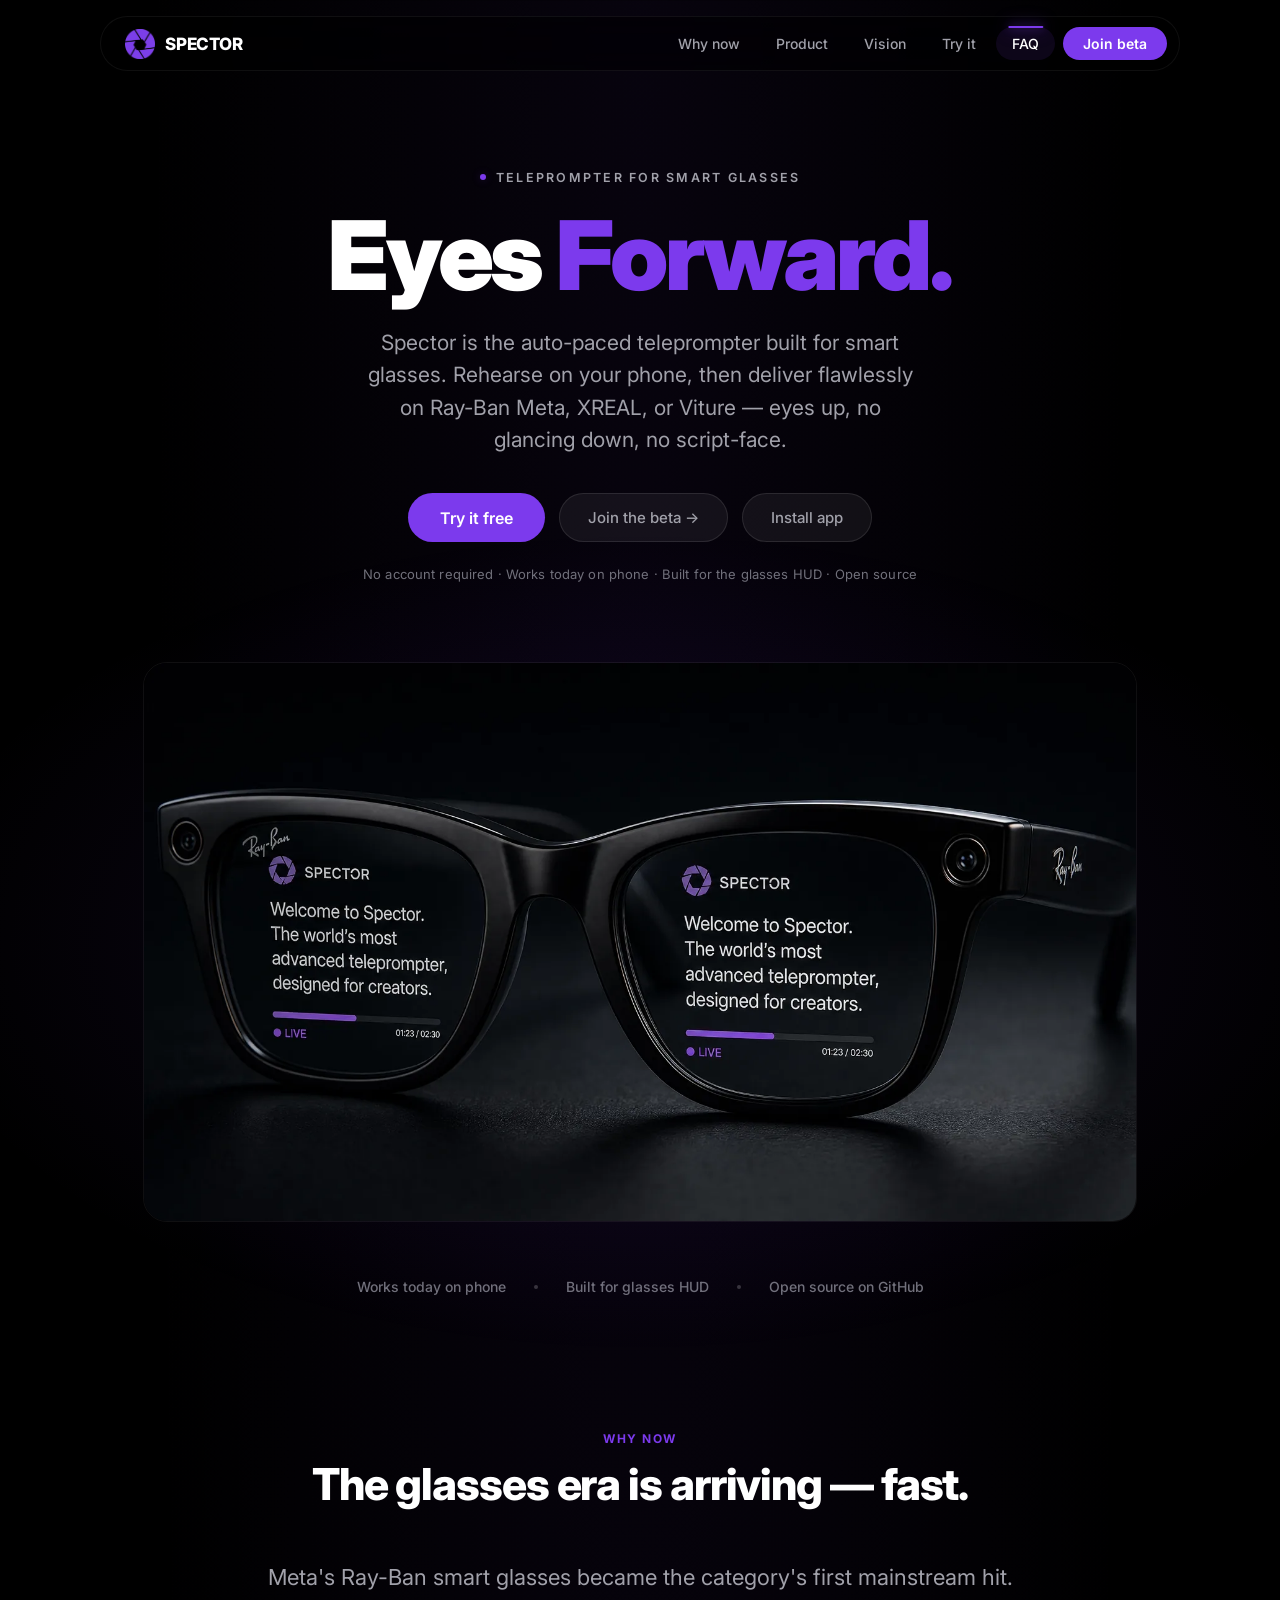
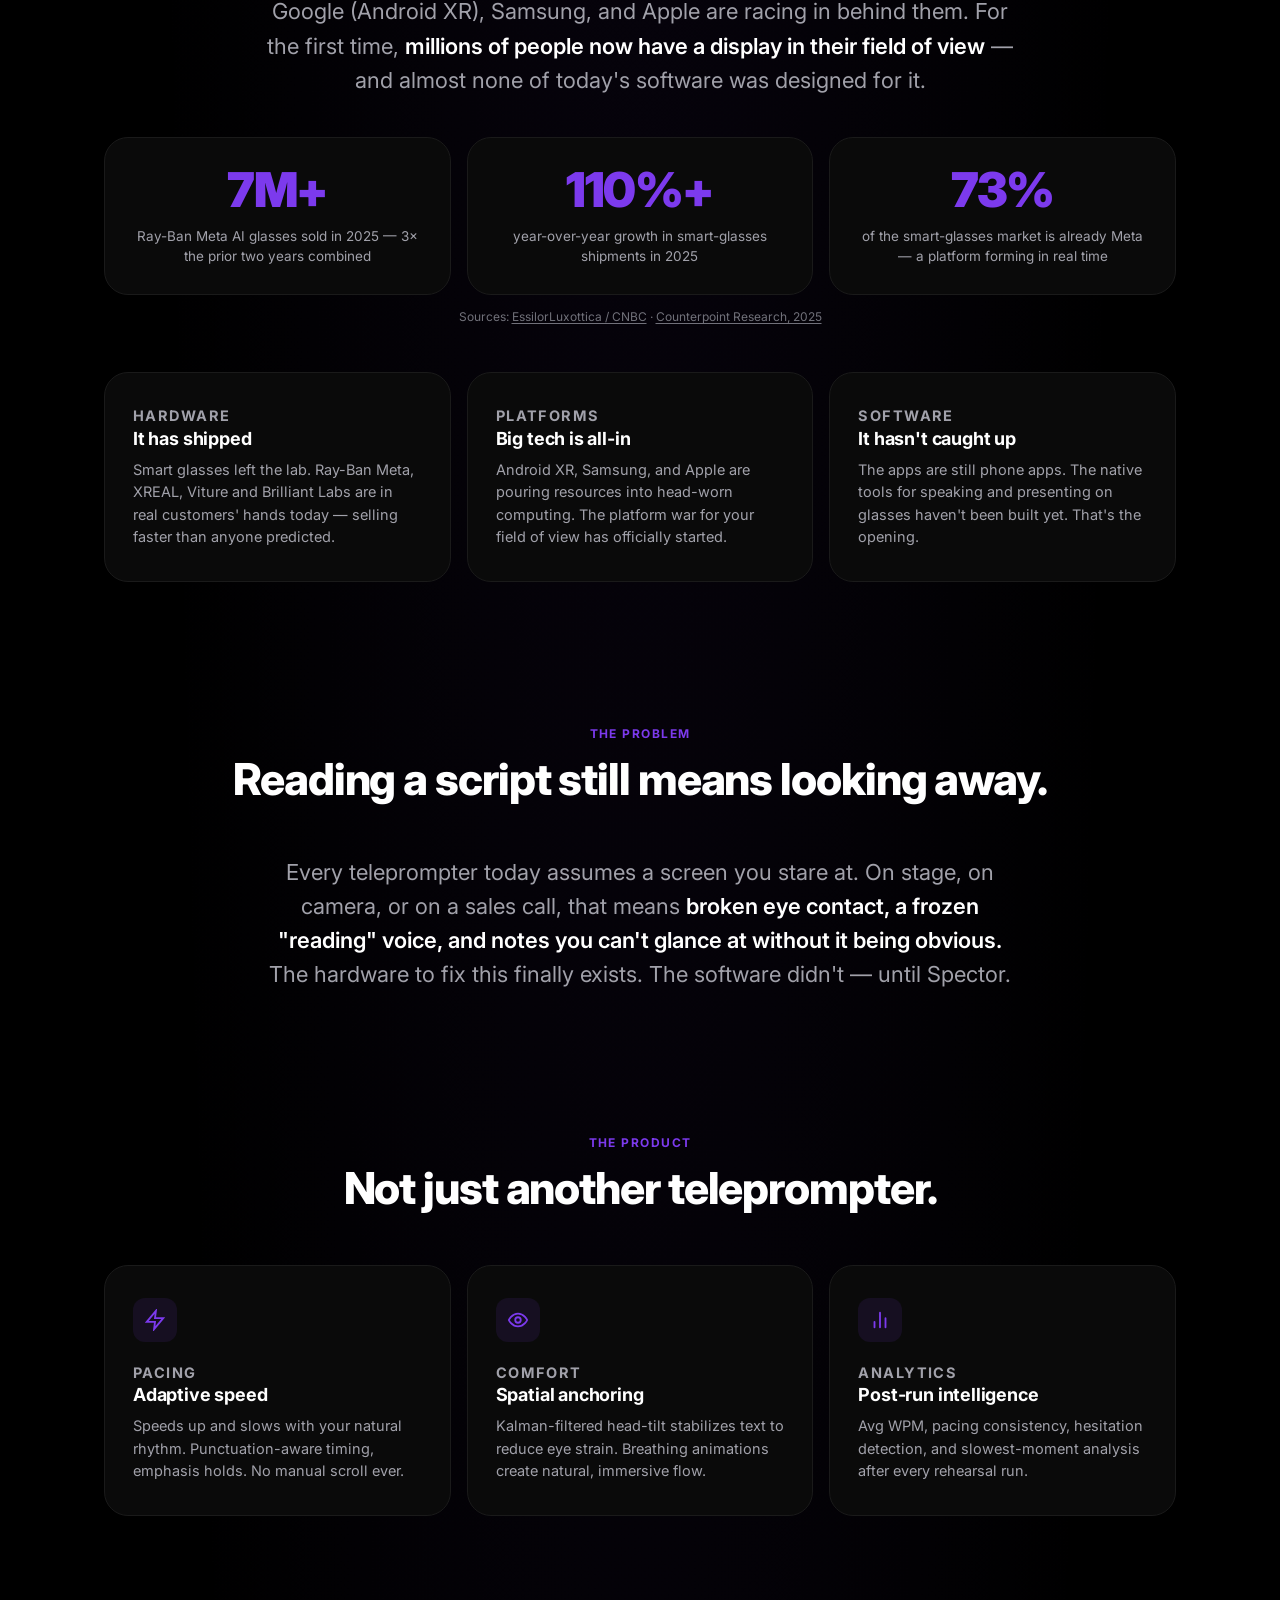
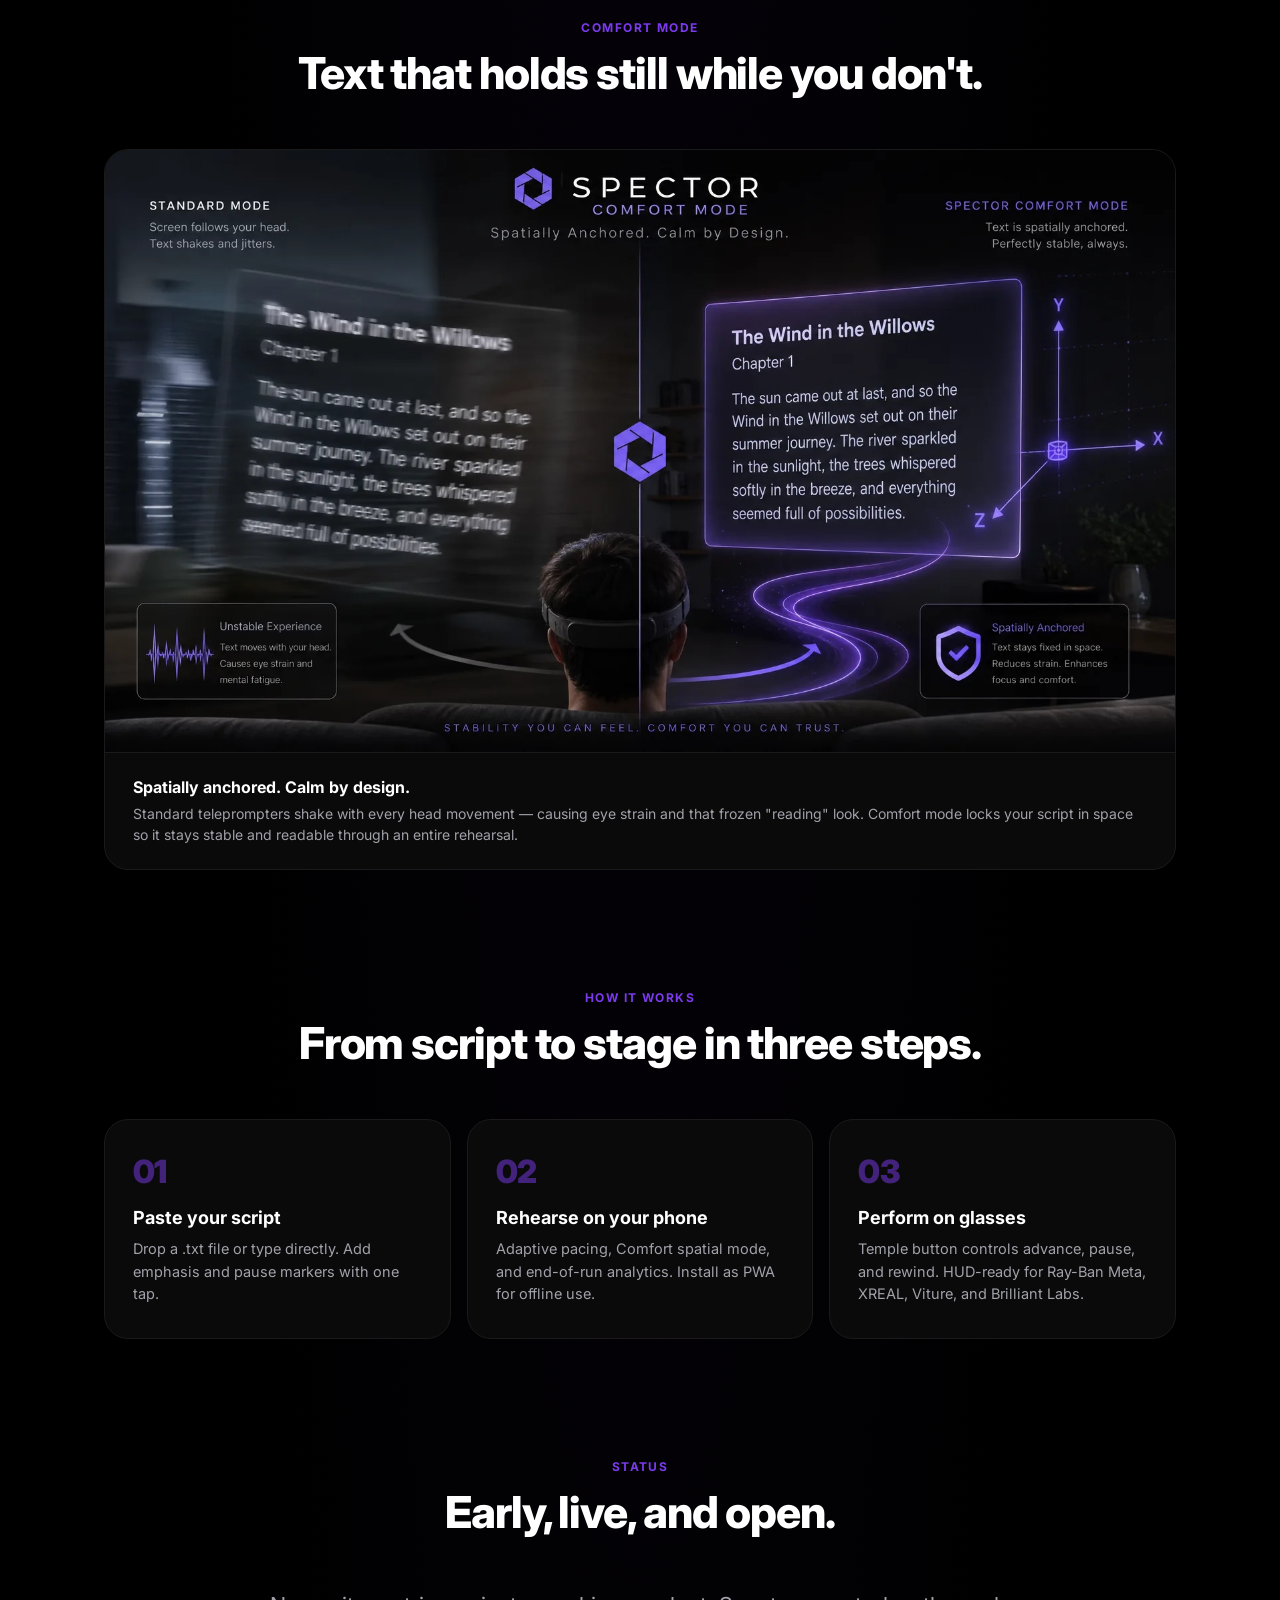
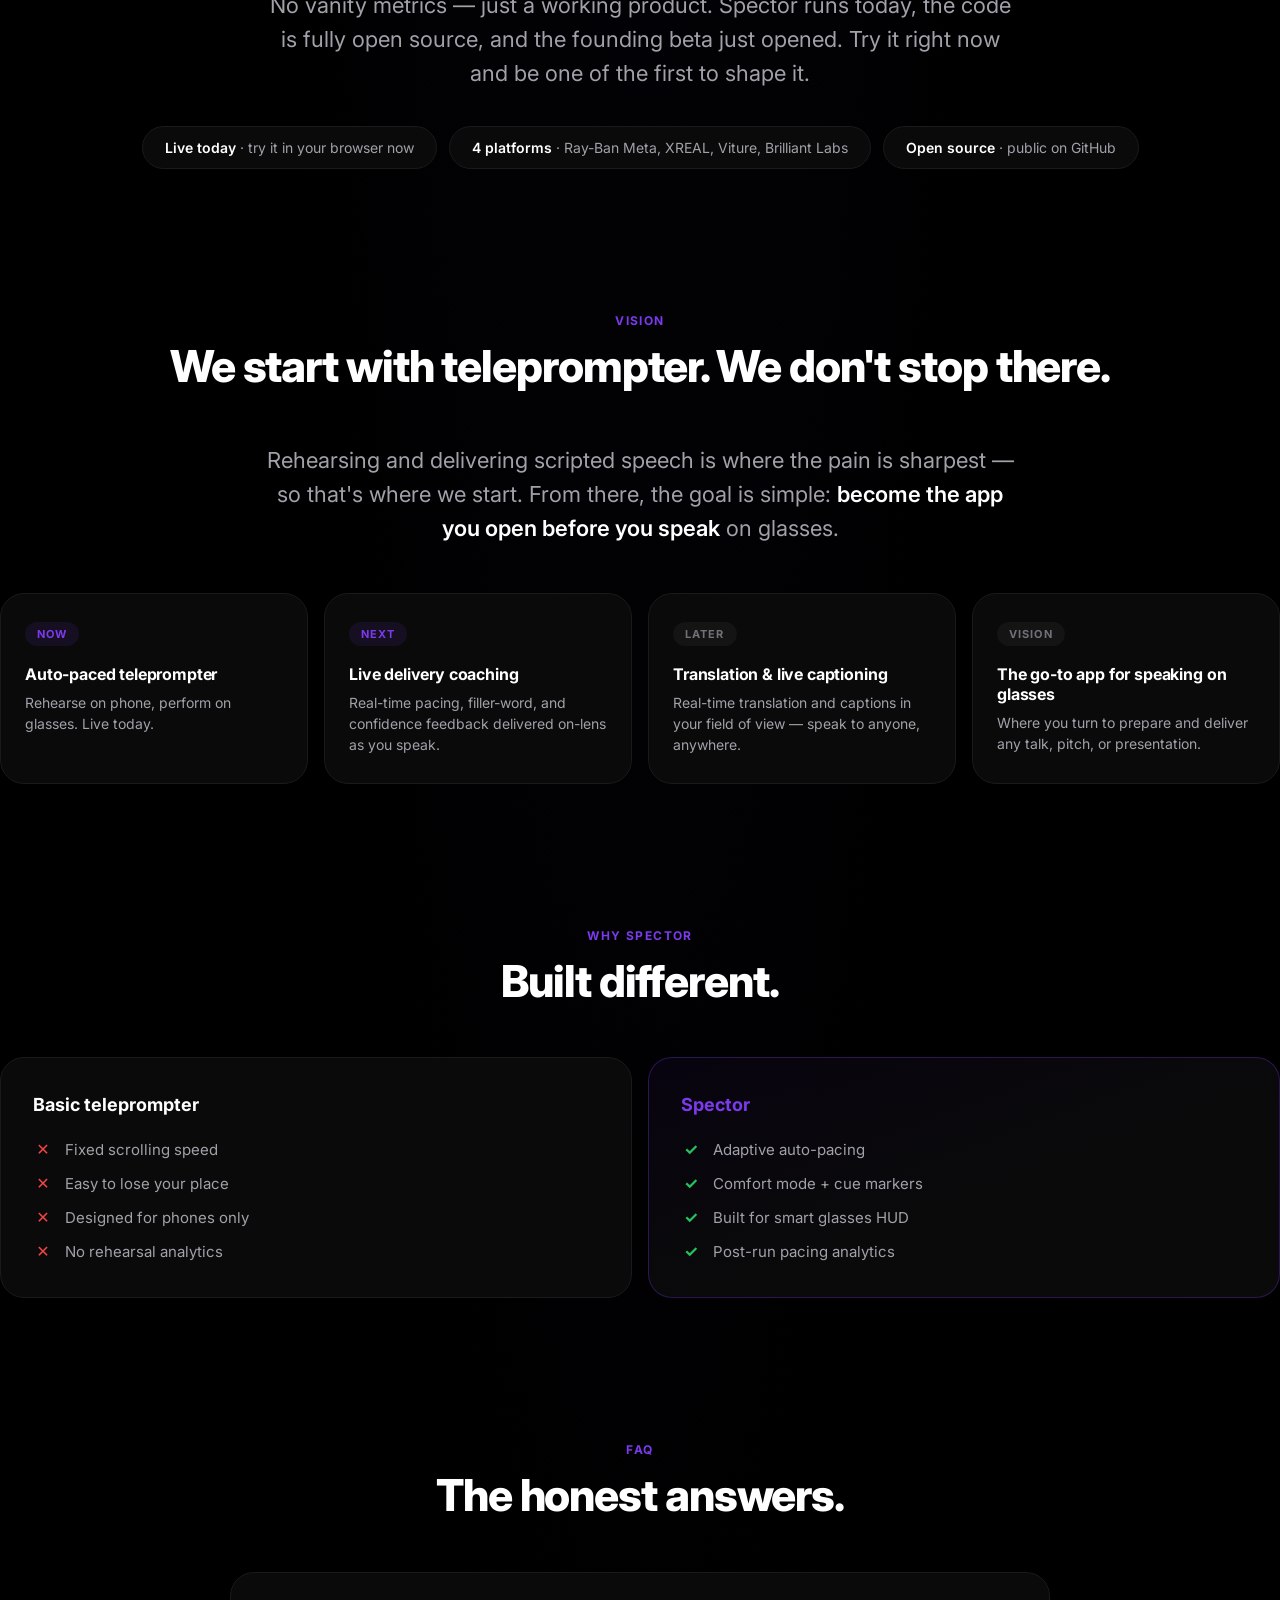
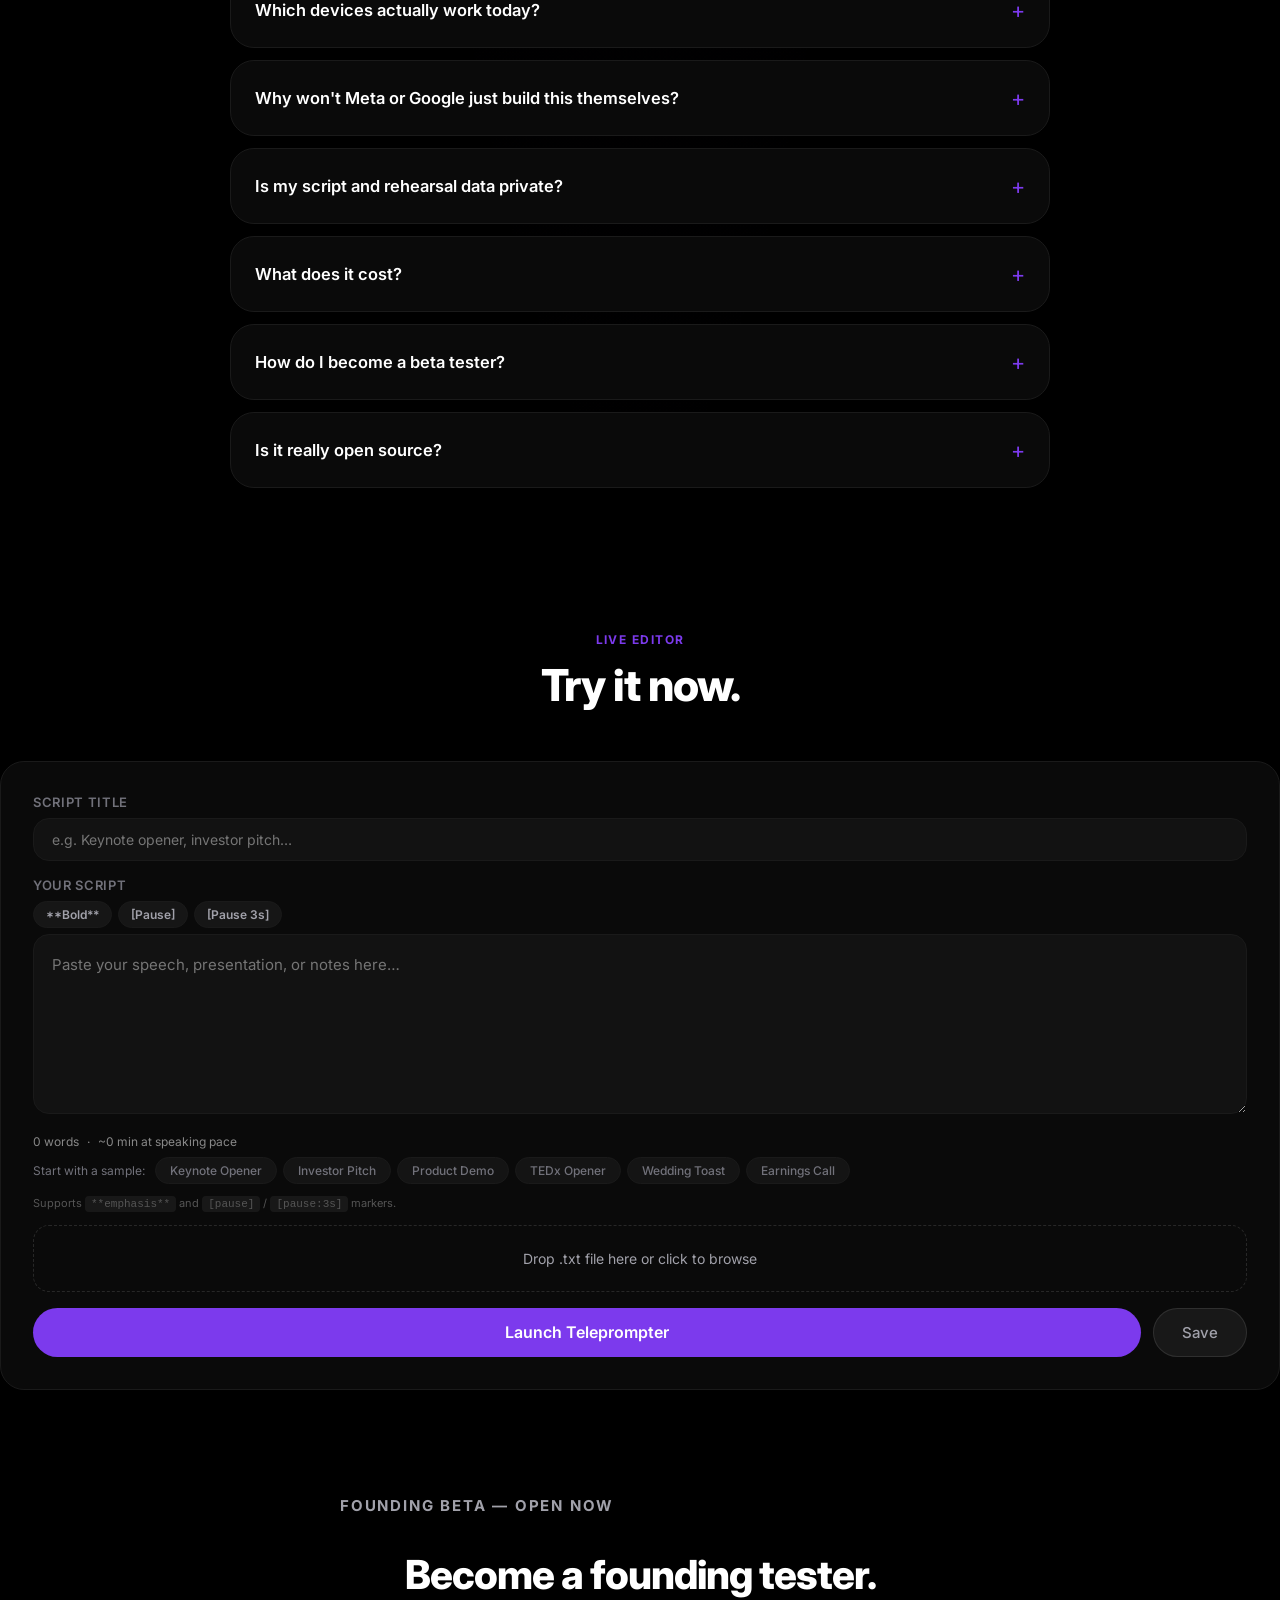
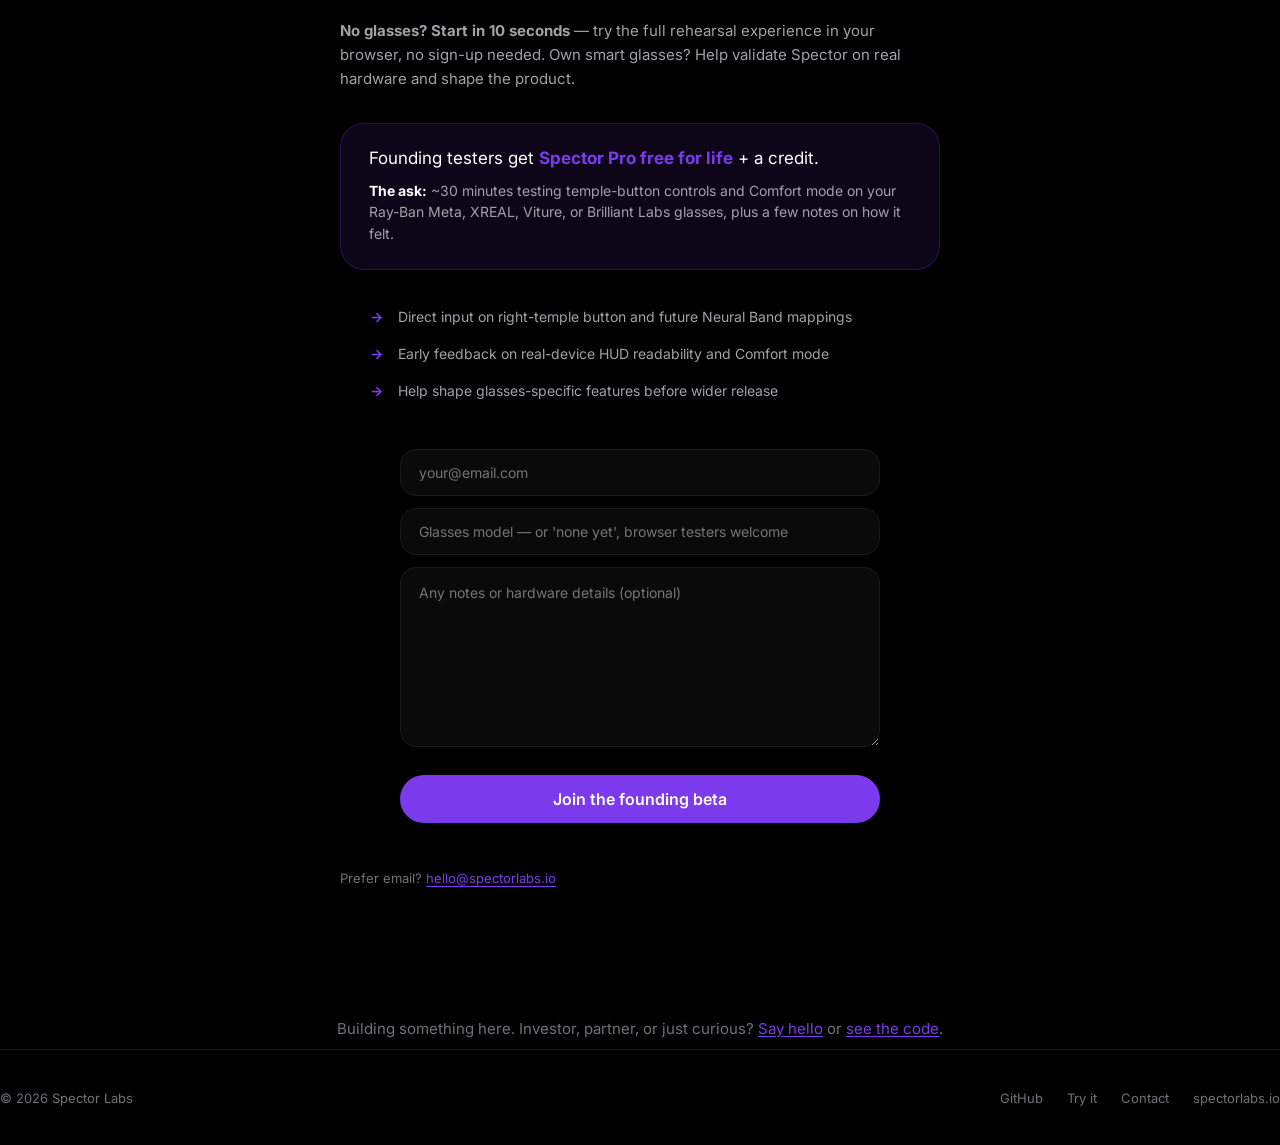
==== commit 96a506a0: "Restore player CSS, add install button, unify repo URLs, add BRAND.md The big fix: commit 72577f9 ("" ====
--- a/public/index.html
+++ b/public/index.html
@@ -59,6 +59,7 @@
             <div class="hero-cta-group">
                 <a href="#try" class="btn-primary">Try it free</a>
                 <a href="#beta" class="btn-secondary">Join the beta →</a>
+                <button id="install-btn" type="button" class="btn-secondary">Install app</button>
             </div>
             <p class="hero-note">No account required · Works today on phone · Built for the glasses HUD · Open source</p>
         </section>
--- a/public/style.css
+++ b/public/style.css
@@ -1336,9 +1336,49 @@
 
 body.glasses {
     background: var(--bg);
-    padding: 20px;
     display: flex;
     flex-direction: column;
+    min-height: 100vh;
+    min-height: 100dvh;
+    padding: 20px 24px 28px;
+    overflow-x: hidden;
+}
+
+.exit-btn {
+    position: fixed;
+    top: 16px;
+    left: 16px;
+    z-index: 50;
+    padding: 10px 16px;
+    background: rgba(255, 255, 255, 0.06);
+    color: #AAA;
+    border: none;
+    border-radius: var(--radius-pill);
+    font-size: 13.5px;
+    font-weight: 500;
+    cursor: pointer;
+    transition: all 0.2s ease;
+    font-family: inherit;
+    backdrop-filter: blur(8px);
+}
+
+.exit-btn:hover {
+    background: rgba(255, 255, 255, 0.1);
+    color: var(--text);
+}
+
+#script-container {
+    flex: 1;
+    display: flex;
+    align-items: center;
+    justify-content: center;
+    padding: 48px 16px 24px;
+    min-height: 0;
+}
+
+#script-text {
+    width: 100%;
+    max-width: 820px;
 }
 
 .chunk {
@@ -1347,70 +1387,291 @@
     padding: 28px 0;
     opacity: 0.16;
     text-align: center;
-    transition: opacity 0.55s var(--transition-smooth);
+    max-width: 820px;
+    margin: 0 auto;
+    transition: opacity 0.55s var(--transition-smooth),
+                color 0.45s var(--transition-smooth),
+                transform 0.55s var(--transition-smooth);
+    will-change: transform, opacity;
 }
 
 .chunk.active {
     opacity: 1;
-    color: var(--accent);
+    color: var(--text);
     font-weight: 500;
+    letter-spacing: -0.01em;
+}
+
+/* Mode-specific typography */
+body.comfort-mode .chunk.active {
+    font-weight: 400;
+    letter-spacing: 0.01em;
 }
 
 body.presentation-mode .chunk {
     font-size: calc(var(--chunk-size) * 1.08);
 }
 
+body.presentation-mode .chunk.active {
+    font-weight: 600;
+}
+
 body.focus-mode .chunk.active {
-    text-shadow: 0 0 40px rgba(124, 58, 237, 0.25);
-}
-
-body.comfort-mode .chunk.active {
-    letter-spacing: 0.01em;
+    text-shadow: 0 0 40px rgba(124, 58, 237, 0.35);
+}
+
+/* Cue markers */
+.cue-emphasis {
+    color: var(--accent);
+    font-weight: 600;
+    text-decoration: underline;
+    text-decoration-color: rgba(124, 58, 237, 0.45);
+    text-underline-offset: 4px;
+}
+
+.cue-pause {
+    display: inline-block;
+    margin: 0 4px;
+    opacity: 0.55;
+    font-size: 0.85em;
+}
+
+.chunk.cue-pause-chunk {
+    opacity: 0.45;
+    font-size: calc(var(--chunk-size) * 0.72);
+    letter-spacing: 0.12em;
+    text-transform: uppercase;
+}
+
+/* Mirror mode — flip the text, keep controls upright */
+body.mirror-mode #script-container #script-text-wrapper,
+body.mirror-mode #script-container .chunk {
+    transform: scaleX(-1);
+}
+
+body.mirror-mode .customize-panel,
+body.mirror-mode .progress-container,
+body.mirror-mode .speed-presets,
+body.mirror-mode .controls,
+body.mirror-mode .mode-switcher,
+body.mirror-mode .exit-btn,
+body.mirror-mode .glasses-hw-legend,
+body.mirror-mode .bookmarks {
+    transform: scaleX(1);
+}
+
+/* Customization panel */
+.customize-panel {
+    display: flex;
+    flex-wrap: wrap;
+    justify-content: center;
+    align-items: center;
+    gap: 16px 24px;
+    margin: 0 auto 12px;
+    padding: 12px 16px;
+    background: rgba(255, 255, 255, 0.03);
+    border-radius: 14px;
+    max-width: 620px;
+}
+
+.customize-group {
+    display: flex;
+    align-items: center;
+    gap: 10px;
+}
+
+.customize-group label {
+    font-size: 12.5px;
+    color: #888;
+    font-weight: 500;
+    white-space: nowrap;
+}
+
+.customize-group input[type="range"] {
+    width: 100px;
+    accent-color: var(--accent);
+    cursor: pointer;
+}
+
+.customize-value {
+    font-size: 12px;
+    color: var(--accent);
+    min-width: 32px;
+    font-weight: 500;
+}
+
+.toggle-chip {
+    padding: 8px 14px;
+    background: rgba(255, 255, 255, 0.06);
+    color: #AAA;
+    border: none;
+    border-radius: var(--radius-pill);
+    font-size: 12.5px;
+    font-weight: 500;
+    cursor: pointer;
+    transition: all 0.2s ease;
+    font-family: inherit;
+}
+
+.toggle-chip.active {
+    background: rgba(124, 58, 237, 0.20);
+    color: #A78BFA;
+}
+
+.motion-chip {
+    position: fixed;
+    top: 14px;
+    right: 72px;
+    z-index: 20;
+}
+
+/* Progress + Timer */
+.progress-container {
+    max-width: 620px;
+    margin: 0 auto 10px;
+    padding: 0 8px;
 }
 
 .progress-bar {
     height: 3px;
     background: rgba(255, 255, 255, 0.08);
-    border-radius: 999px;
+    border-radius: var(--radius-pill);
     overflow: hidden;
+    margin-bottom: 8px;
 }
 
 .progress-fill {
     height: 100%;
     width: 0%;
     background: linear-gradient(to right, var(--accent), var(--accent-hover));
-    transition: width 0.4s ease;
-}
-
+    border-radius: var(--radius-pill);
+    transition: width 0.4s var(--transition-smooth);
+    box-shadow: 0 0 12px rgba(124, 58, 237, 0.4);
+}
+
+.timer {
+    display: flex;
+    justify-content: space-between;
+    font-size: 13px;
+    color: var(--text-muted);
+    font-weight: 500;
+    font-variant-numeric: tabular-nums;
+}
+
+/* Speed presets */
+.speed-presets {
+    display: flex;
+    justify-content: center;
+    gap: 10px;
+    margin-bottom: 10px;
+}
+
+.preset-btn {
+    padding: 10px 18px;
+    background: rgba(255, 255, 255, 0.06);
+    color: #AAA;
+    border: none;
+    border-radius: var(--radius-pill);
+    font-size: 13.5px;
+    font-weight: 500;
+    cursor: pointer;
+    transition: all 0.2s var(--transition-smooth);
+    font-family: inherit;
+}
+
+.preset-btn:hover { background: rgba(255, 255, 255, 0.09); }
+
+.preset-btn.active {
+    background: rgba(124, 58, 237, 0.20);
+    color: #A78BFA;
+    box-shadow: 0 2px 8px rgba(124, 58, 237, 0.15);
+}
+
+/* Controls */
 .controls {
     display: flex;
     justify-content: center;
     gap: 14px;
-    margin-top: 20px;
+    margin: 20px 0 16px;
 }
 
 .control-btn {
+    flex: 1;
+    max-width: 128px;
     padding: 18px 14px;
     background: rgba(255, 255, 255, 0.08);
+    color: var(--text);
     border: none;
-    border-radius: 999px;
-    color: var(--text);
+    border-radius: var(--radius-pill);
+    font-size: 15px;
+    font-weight: 500;
     cursor: pointer;
+    transition: all 0.2s var(--transition-smooth);
+    box-shadow: 0 4px 12px rgba(0, 0, 0, 0.2);
     font-family: inherit;
 }
 
+.control-btn:hover { background: rgba(255, 255, 255, 0.12); }
+.control-btn:active { transform: scale(0.96); }
+
+#play-btn {
+    flex: 1.4;
+    max-width: 160px;
+    font-size: 16px;
+    font-weight: 600;
+    background: rgba(124, 58, 237, 0.16);
+    color: #A78BFA;
+}
+
+#play-btn:hover { background: rgba(124, 58, 237, 0.24); }
+
+/* Mode switcher */
+.mode-switcher {
+    display: flex;
+    background: rgba(255, 255, 255, 0.06);
+    border-radius: var(--radius-pill);
+    padding: 5px;
+    margin: 0 auto;
+    width: fit-content;
+}
+
+.mode-btn {
+    padding: 10px 20px;
+    background: transparent;
+    color: #AAA;
+    border: none;
+    border-radius: var(--radius-pill);
+    font-size: 14px;
+    font-weight: 500;
+    cursor: pointer;
+    transition: all 0.25s var(--transition-smooth);
+    font-family: inherit;
+}
+
+.mode-btn:hover { color: #CCC; }
+
+.mode-btn.active {
+    background: rgba(255, 255, 255, 0.12);
+    color: #A78BFA;
+    box-shadow: 0 2px 8px rgba(0, 0, 0, 0.2);
+}
+
+/* End screen */
 .end-screen {
     position: fixed;
     inset: 0;
-    background: rgba(0, 0, 0, 0.95);
+    background: rgba(10, 10, 10, 0.97);
     display: flex;
     flex-direction: column;
+    align-items: center;
     justify-content: center;
-    align-items: center;
+    text-align: center;
+    padding: 40px 24px;
+    z-index: 400;
     opacity: 0;
     pointer-events: none;
-    transition: opacity 0.4s ease;
-    z-index: 200;
+    transition: opacity 0.5s var(--transition-smooth);
+    backdrop-filter: blur(12px);
 }
 
 .end-screen.visible {
@@ -1418,19 +1679,218 @@
     pointer-events: all;
 }
 
+.end-screen h2 {
+    font-size: 28px;
+    font-weight: 600;
+    color: #A78BFA;
+    margin: 0 0 10px;
+    letter-spacing: -0.02em;
+}
+
+.end-screen .subtitle {
+    font-size: 16px;
+    color: #AAA;
+    margin-bottom: 28px;
+    max-width: 440px;
+}
+
+.end-screen .stats {
+    display: flex;
+    gap: 28px;
+    margin-bottom: 36px;
+    color: var(--text-muted);
+    flex-wrap: wrap;
+    justify-content: center;
+}
+
+.end-screen .stats > div {
+    display: flex;
+    flex-direction: column;
+    align-items: center;
+    gap: 4px;
+    min-width: 72px;
+}
+
+.end-screen .stats .value {
+    font-size: 22px;
+    font-weight: 600;
+    color: #A78BFA;
+    font-variant-numeric: tabular-nums;
+}
+
+.end-screen .stats span:last-child {
+    font-size: 12px;
+    text-transform: uppercase;
+    letter-spacing: 0.06em;
+}
+
+.analytics-panel {
+    max-width: 420px;
+    margin: 0 auto 28px;
+    padding: 16px 18px;
+    background: rgba(255, 255, 255, 0.04);
+    border-radius: 14px;
+    border: 1px solid rgba(255, 255, 255, 0.06);
+    text-align: left;
+}
+
+.analytics-line {
+    margin: 0 0 8px;
+    font-size: 13.5px;
+    color: var(--text-muted);
+    line-height: 1.5;
+}
+
+.analytics-line:last-child {
+    margin-bottom: 0;
+}
+
+.end-actions {
+    display: flex;
+    flex-wrap: wrap;
+    gap: 12px;
+    justify-content: center;
+    width: 100%;
+    max-width: 420px;
+}
+
+/* Comfort discovery tip */
+.comfort-tip {
+    max-width: 620px;
+    margin: 8px auto 0;
+    padding: 8px 14px;
+    background: rgba(255, 255, 255, 0.04);
+    border: 1px solid rgba(255, 255, 255, 0.06);
+    border-radius: 10px;
+    font-size: 12px;
+    color: #aaa;
+    display: flex;
+    align-items: center;
+    justify-content: space-between;
+    gap: 12px;
+}
+
+.comfort-tip button {
+    background: transparent;
+    color: var(--accent);
+    border: 1px solid rgba(124, 58, 237, 0.4);
+    border-radius: var(--radius-pill);
+    padding: 2px 10px;
+    font-size: 11px;
+    cursor: pointer;
+}
+
+.comfort-tip button:hover {
+    background: rgba(124, 58, 237, 0.12);
+}
+
+/* Persistent glasses hardware controls legend */
+.glasses-hw-legend {
+    max-width: 620px;
+    margin: 6px auto 4px;
+    padding: 6px 12px;
+    background: rgba(255, 255, 255, 0.025);
+    border: 1px solid rgba(255, 255, 255, 0.05);
+    border-radius: 8px;
+    font-size: 11px;
+    color: #999;
+    line-height: 1.35;
+    text-align: left;
+}
+
+.glasses-hw-legend .hw-title {
+    font-weight: 600;
+    color: #bbb;
+    margin-right: 6px;
+    text-transform: uppercase;
+    letter-spacing: 0.05em;
+    font-size: 10px;
+}
+
+.glasses-hw-legend .hw-detail {
+    display: block;
+    margin: 2px 0;
+}
+
+.glasses-hw-legend .future {
+    color: #777;
+    font-style: italic;
+}
+
+.glasses-hw-legend .hw-other {
+    display: block;
+    font-size: 10px;
+    color: #777;
+    margin-top: 2px;
+}
+
+.bookmarks span {
+    cursor: pointer;
+    margin-right: 8px;
+}
+
+.bookmarks span:hover {
+    color: var(--accent);
+    text-decoration: underline;
+}
+
+/* Controls fade on idle */
+.customize-panel, .speed-presets, .controls, .mode-switcher {
+    transition: opacity 0.3s ease;
+}
+
+/* First-run coach toast */
+.first-run-toast {
+    position: fixed;
+    bottom: 20px;
+    left: 50%;
+    transform: translateX(-50%);
+    max-width: 90%;
+    background: var(--accent);
+    color: #fff;
+    padding: 12px 20px;
+    border-radius: var(--radius-pill);
+    font-size: 13px;
+    font-weight: 500;
+    box-shadow: 0 4px 16px rgba(124, 58, 237, 0.4);
+    z-index: 200;
+    opacity: 0;
+    transition: opacity 0.4s ease, transform 0.4s ease;
+    pointer-events: auto;
+    cursor: pointer;
+    text-align: center;
+}
+
+.first-run-toast.visible {
+    opacity: 1;
+    transform: translateX(-50%) translateY(-5px);
+}
+
+.first-run-toast strong {
+    font-weight: 700;
+}
+
+/* Button simulator press feedback */
+#glasses-button-sim:active,
+#glasses-button-sim.sim-pressed {
+    transform: scale(0.96);
+    background: rgba(124, 58, 237, 0.25);
+    transition: transform 0.05s ease;
+}
+
 .hidden {
     display: none !important;
 }
 
+/* Compact HUD sizing for phone-as-companion */
 @media (max-width: 480px) {
-    .chunk {
-        font-size: 26px;
-        padding: 20px 0;
-    }
-
-    .controls {
-        gap: 10px;
-    }
+    body.glasses { padding: 16px 16px 24px; }
+    #script-container { padding: 32px 8px 16px; }
+    .chunk { padding: 20px 0; }
+    .controls { gap: 10px; }
+    .control-btn { padding: 16px 12px; }
+    .customize-panel { gap: 12px; }
+    .glasses-hw-legend { font-size: 10px; padding: 5px 10px; }
 }
 
 @media (prefers-reduced-motion: reduce) {
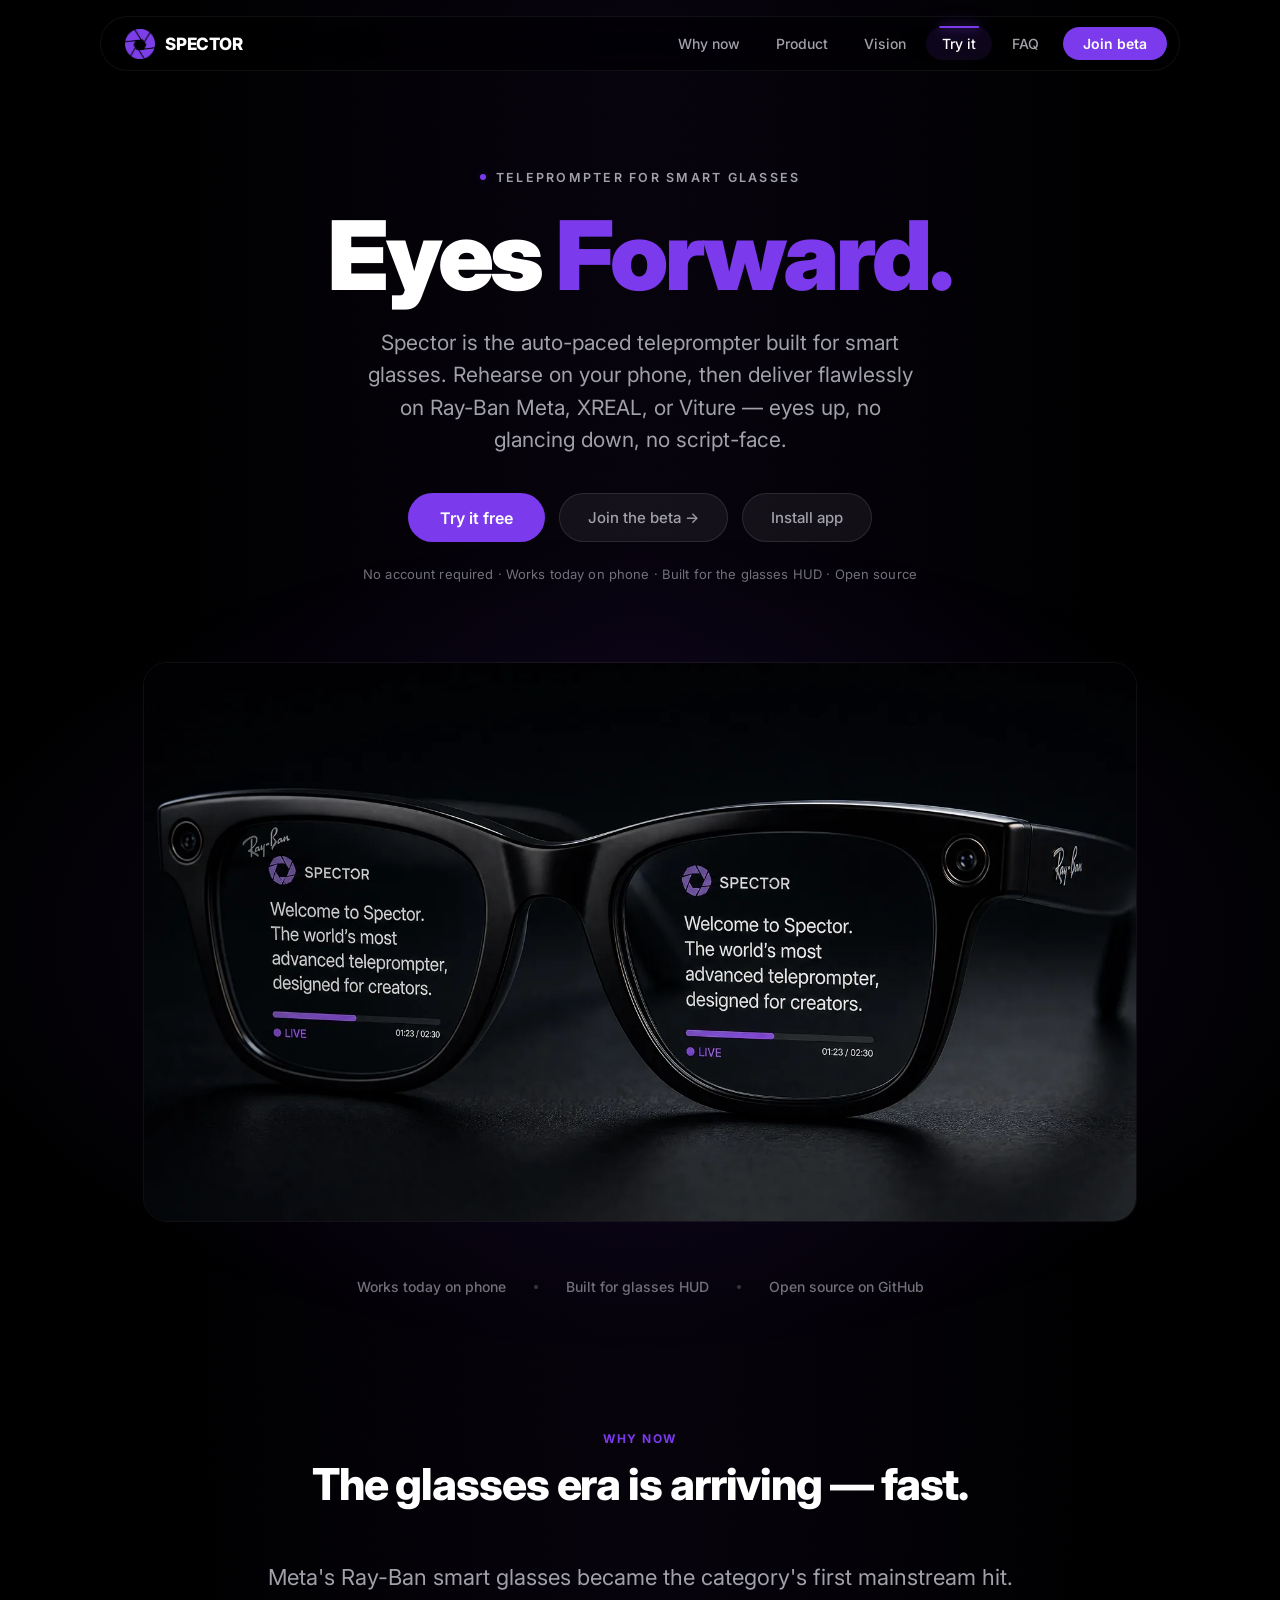
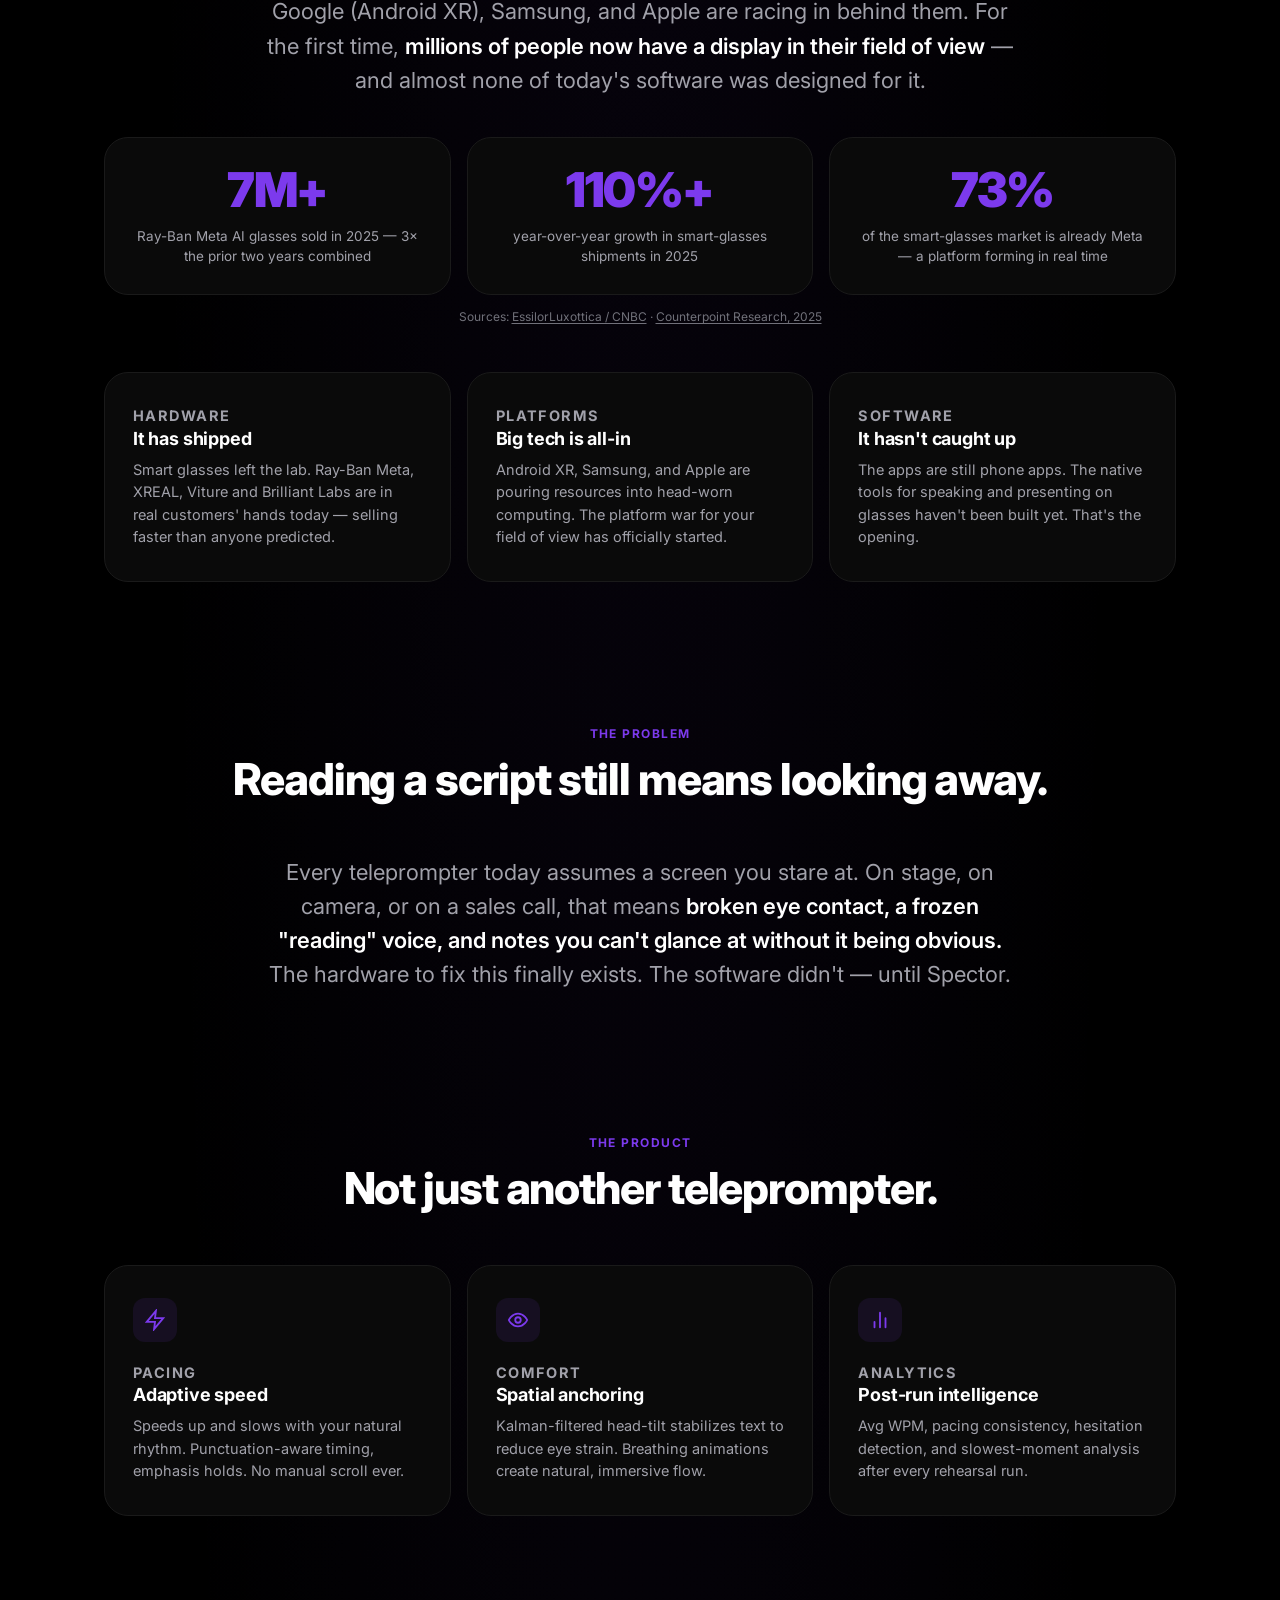
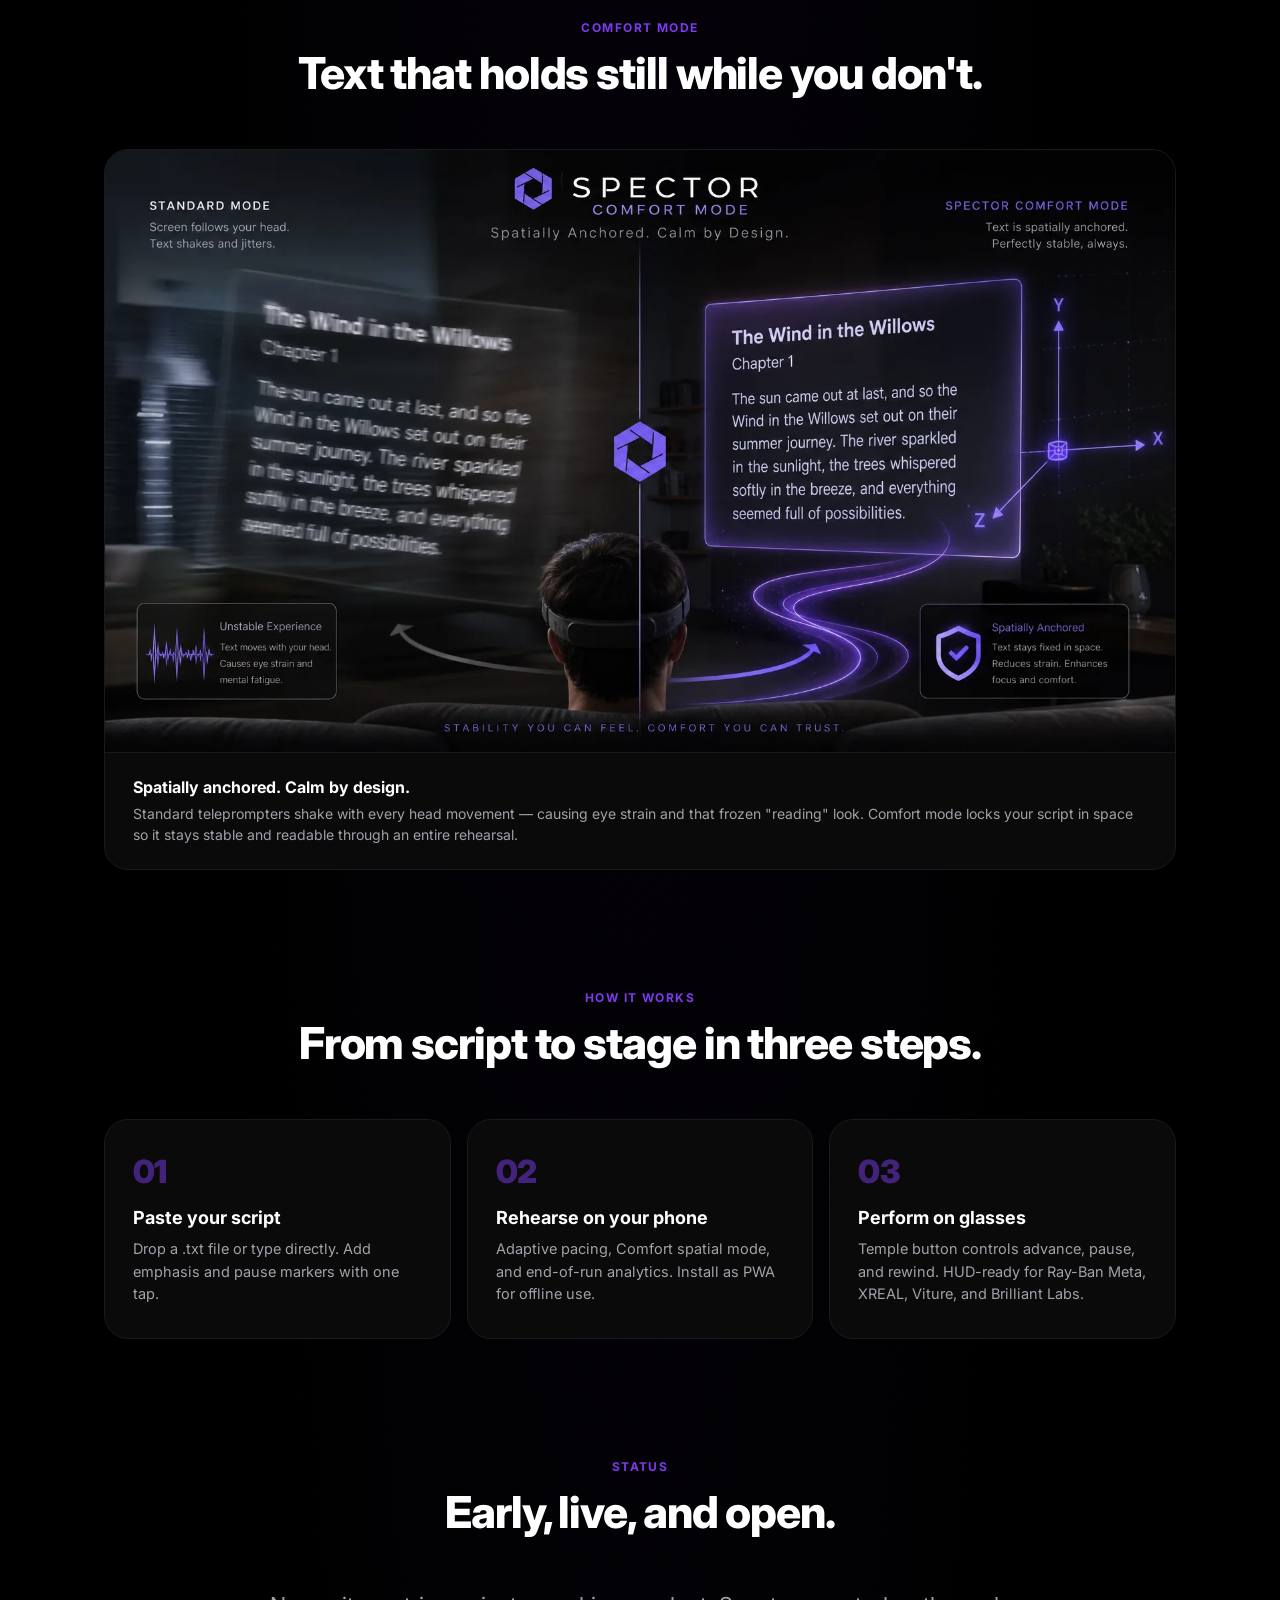
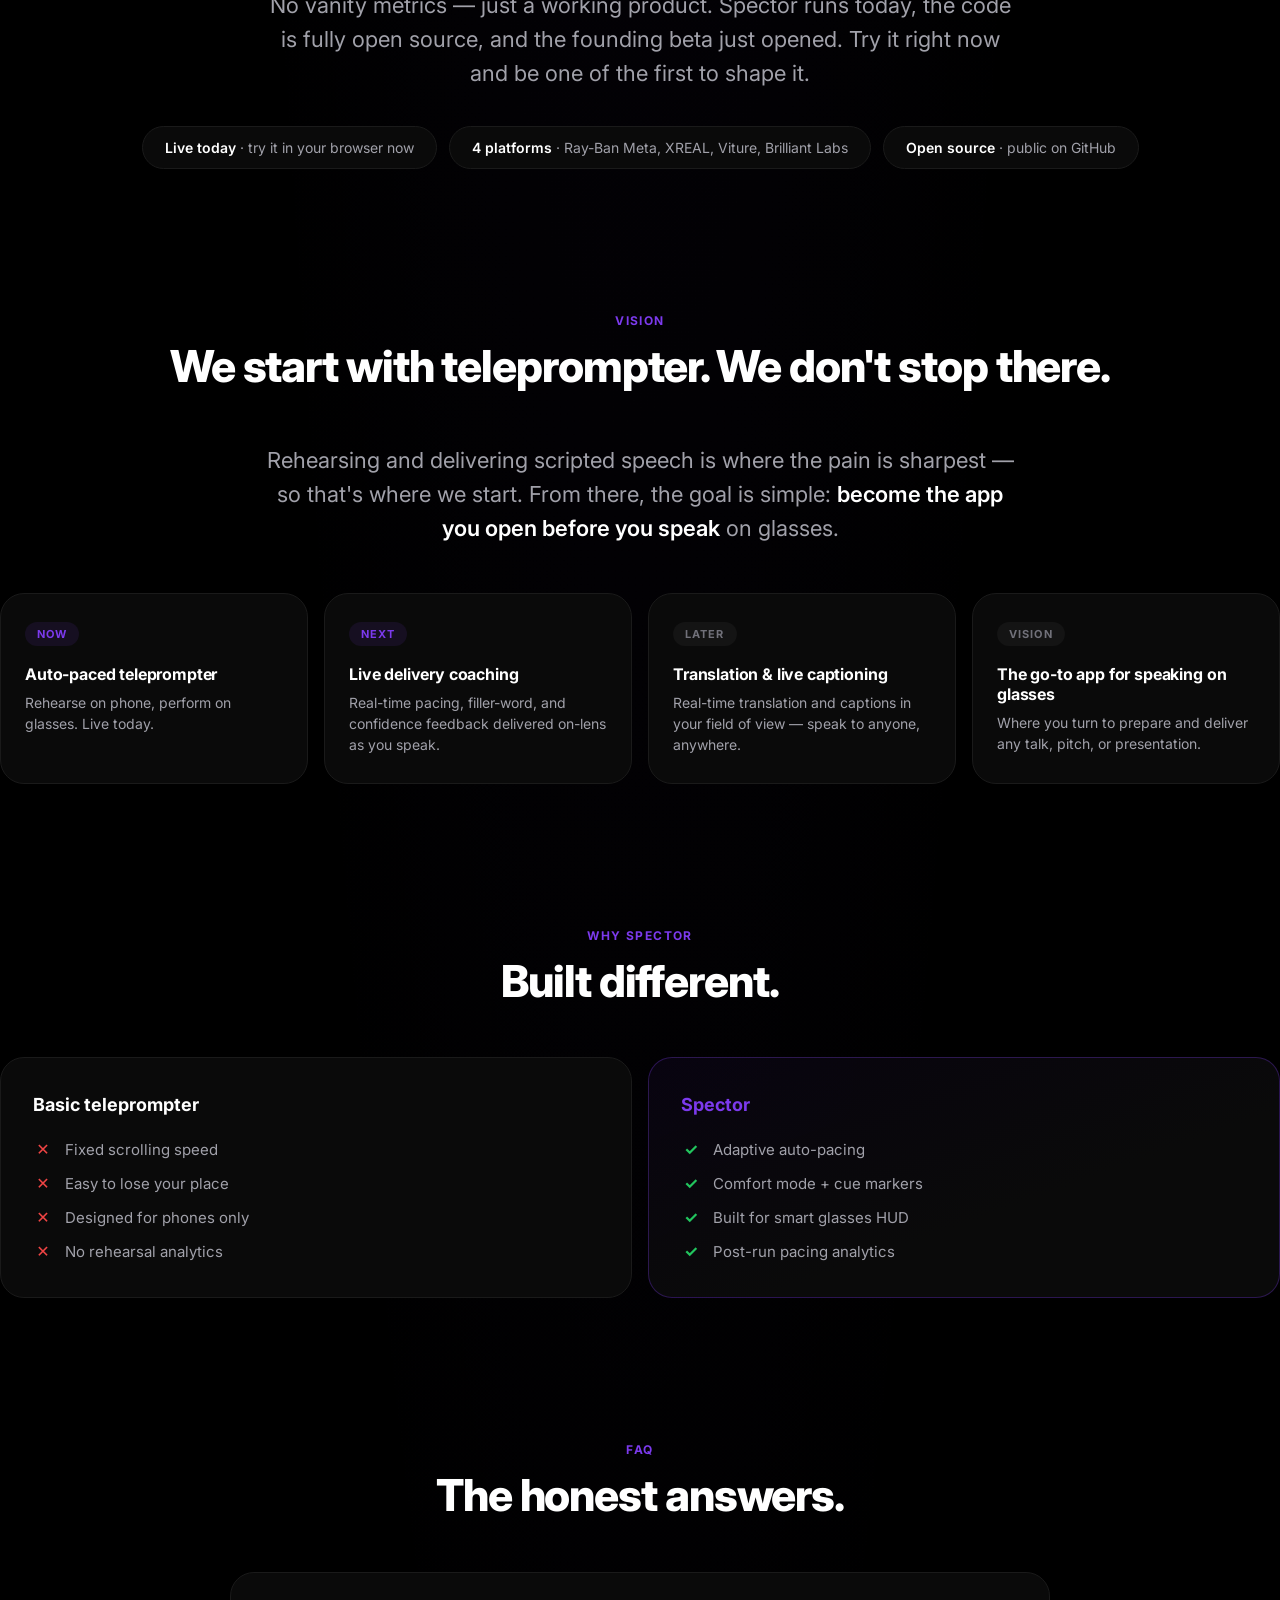
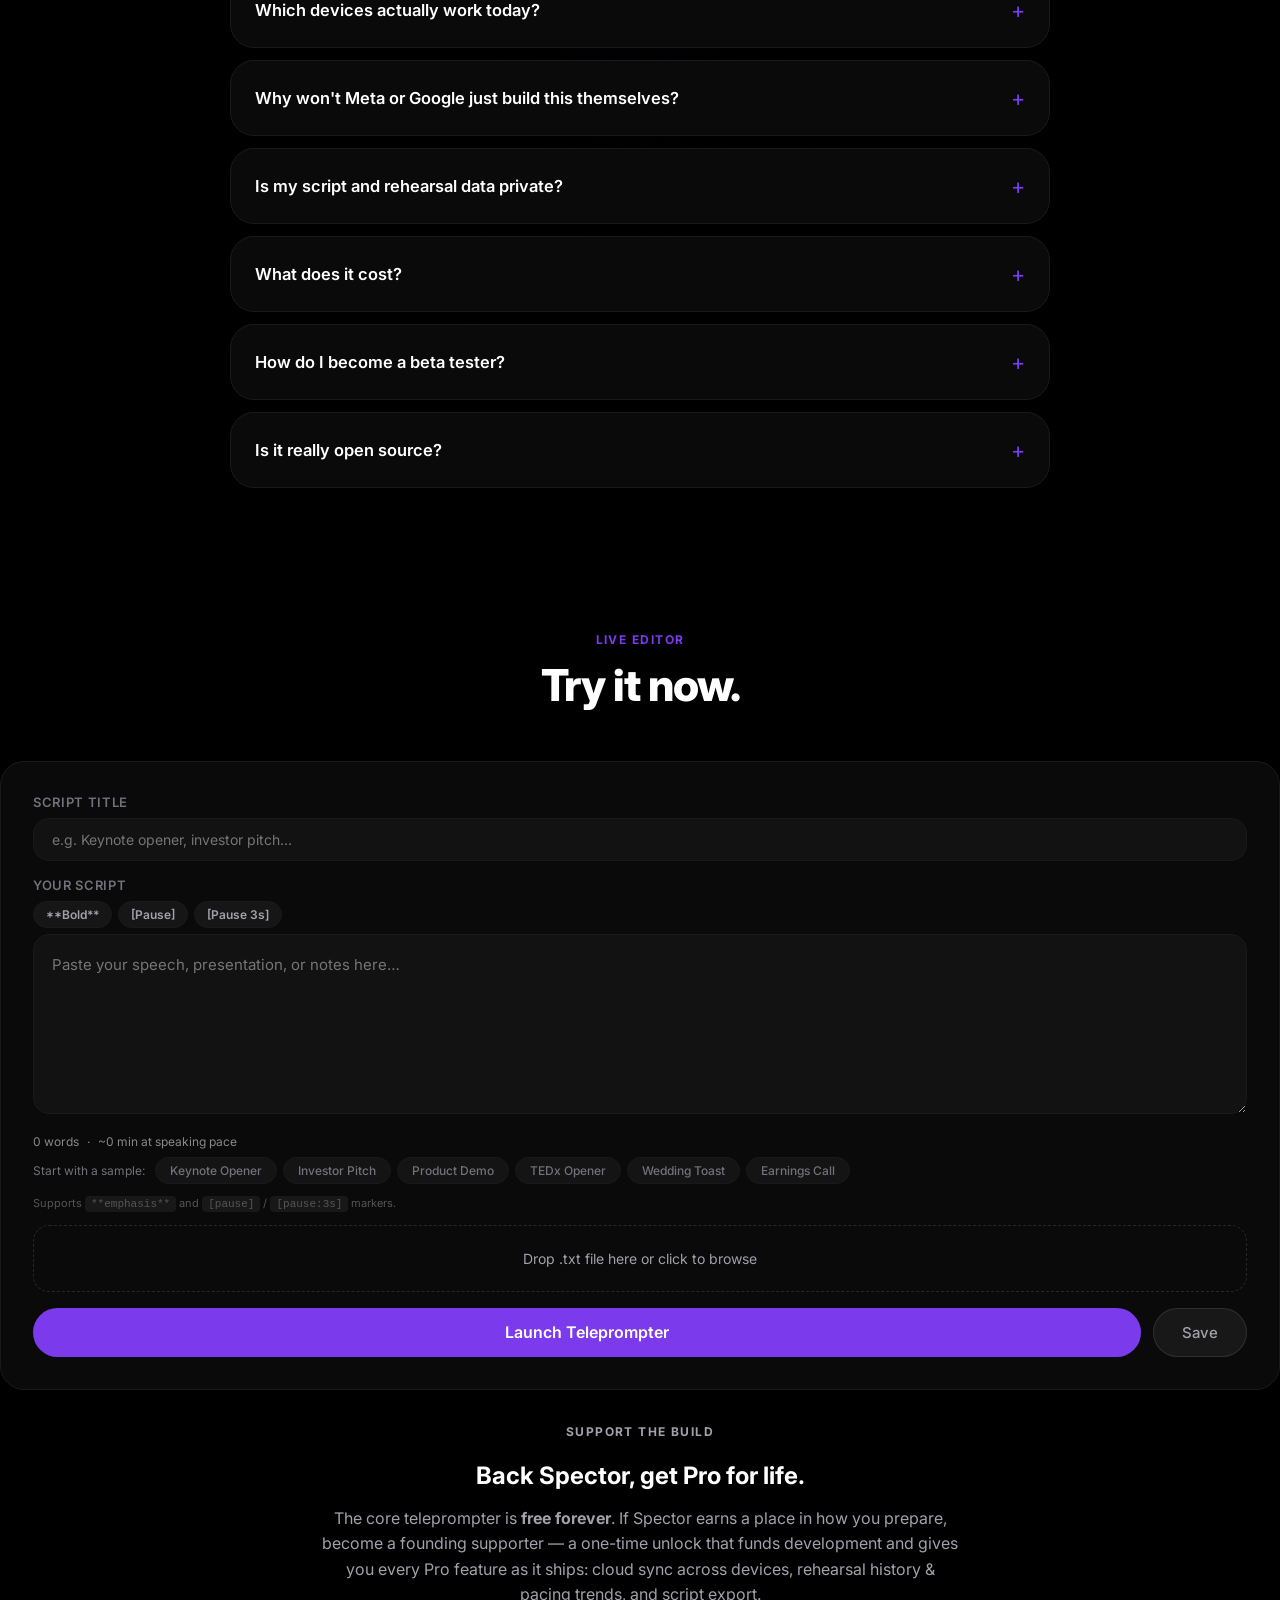
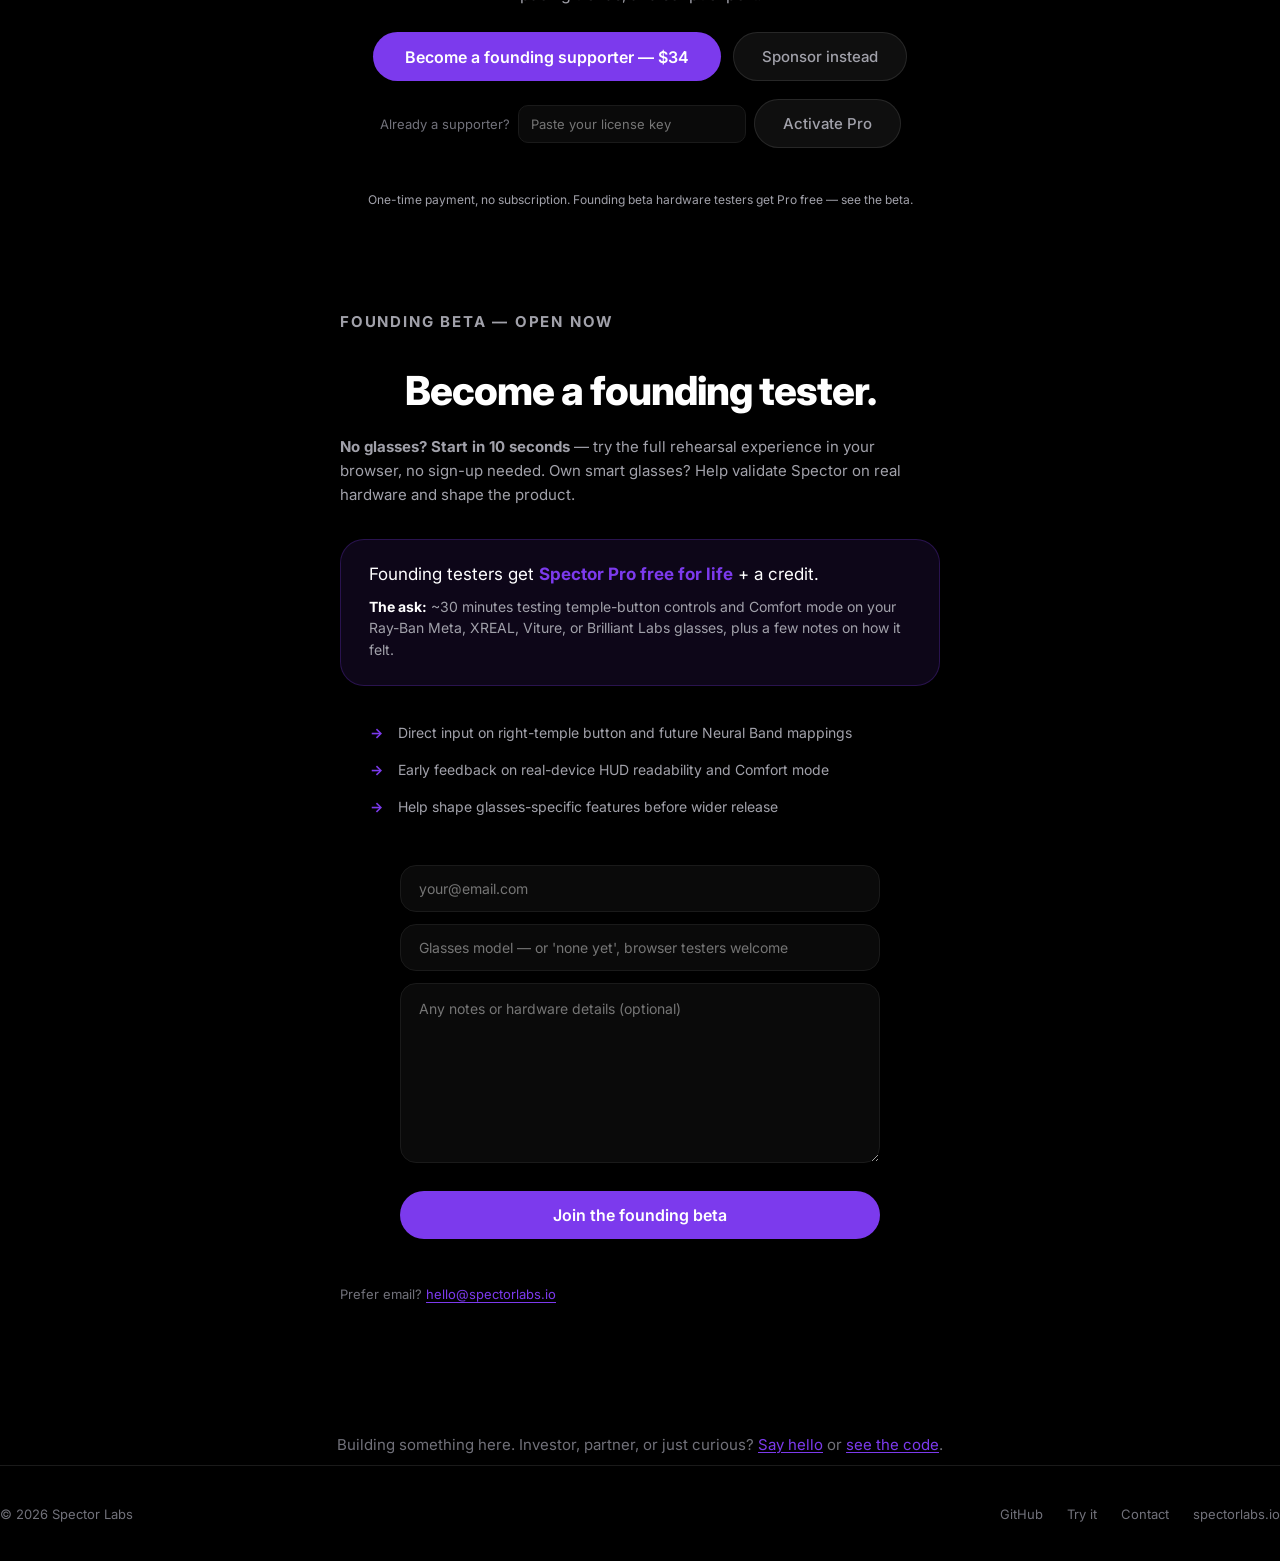
==== commit e834bf5f: "Add no-backend monetization rail + Lighthouse performance pass Monetization (funds dev without a bac" ====
--- a/public/index.html
+++ b/public/index.html
@@ -19,8 +19,11 @@
     <title>Spector — Eyes Forward</title>
     <link rel="preconnect" href="https://fonts.googleapis.com">
     <link rel="preconnect" href="https://fonts.gstatic.com" crossorigin>
-    <link href="https://fonts.googleapis.com/css2?family=Inter:wght@400;500;600;700;900&display=swap" rel="stylesheet">
-    <link rel="preload" as="image" href="images/hero-glasses.webp" type="image/webp">
+    <!-- Load fonts without blocking first paint (Lighthouse: render-blocking resources) -->
+    <link rel="preload" as="style" href="https://fonts.googleapis.com/css2?family=Inter:wght@400;500;600;700;900&display=swap">
+    <link rel="stylesheet" href="https://fonts.googleapis.com/css2?family=Inter:wght@400;500;600;700;900&display=swap" media="print" onload="this.media='all'">
+    <noscript><link rel="stylesheet" href="https://fonts.googleapis.com/css2?family=Inter:wght@400;500;600;700;900&display=swap"></noscript>
+    <link rel="preload" as="image" href="images/hero-glasses.webp" type="image/webp" fetchpriority="high">
     <link rel="stylesheet" href="style.css?v=2">
     <link rel="manifest" href="manifest.json">
     <link rel="icon" href="favicon.ico" sizes="48x48">
@@ -66,7 +69,7 @@
 
         <!-- HERO VISUAL (demo video) -->
         <div class="hero-visual">
-            <video class="hero-media" autoplay muted loop playsinline poster="images/hero-glasses.webp" aria-label="Spector teleprompter running on smart glasses">
+            <video class="hero-media" autoplay muted loop playsinline preload="none" width="1600" height="900" poster="images/hero-glasses.webp" aria-label="Spector teleprompter running on smart glasses">
                 <source src="spector-demo.mp4" type="video/mp4">
                 <img src="images/hero-glasses.webp" alt="Spector teleprompter HUD running on Ray-Ban Meta smart glasses" width="1600" height="900">
             </video>
@@ -412,6 +415,24 @@
             <h3 style="font-size:14px;font-weight:600;color:#71717A;margin:0 0 8px;letter-spacing:0.04em;text-transform:uppercase;">Recent rehearsals</h3>
             <div id="history-list" style="font-size:12px;color:#888;"></div>
             <div style="font-size:10px;color:#555;margin-top:4px;">Local only. Cloud sync planned.</div>
+        </section>
+
+        <!-- SUPPORT / PRO -->
+        <section class="support-section" id="support">
+            <p class="section-eyebrow">Support the build</p>
+            <h2>Back Spector, get Pro for life.</h2>
+            <p>The core teleprompter is <strong>free forever</strong>. If Spector earns a place in how you prepare, become a founding supporter — a one-time unlock that funds development and gives you every Pro feature as it ships: cloud sync across devices, rehearsal history &amp; pacing trends, and script export.</p>
+            <div class="support-cta">
+                <a href="#" id="go-pro-btn" class="btn-primary">Become a founding supporter — $34</a>
+                <a href="#" id="sponsor-btn" class="btn-secondary">Sponsor instead</a>
+            </div>
+            <div class="license-box">
+                <span class="license-label">Already a supporter?</span>
+                <input type="text" id="license-key" placeholder="Paste your license key" autocomplete="off" spellcheck="false">
+                <button type="button" id="activate-pro" class="btn-secondary">Activate Pro</button>
+            </div>
+            <p id="pro-status" class="pro-status" role="status"></p>
+            <p class="support-note">One-time payment, no subscription. Founding beta hardware testers get Pro free — <a href="#beta">see the beta</a>.</p>
         </section>
 
         <!-- BETA -->
@@ -460,6 +481,65 @@
 
     <script>
         const STORAGE_KEY = 'spector_scripts_v1';
+
+        // ── Monetization (no backend) ─────────────────────────────────────────
+        // Paste your provider URLs to switch the buttons on. Until then they show
+        // a friendly "coming soon" note instead of navigating to a dead link.
+        // CHECKOUT_URL: your Lemon Squeezy / Gumroad / Stripe buy link.
+        // SPONSOR_URL:  e.g. https://github.com/sponsors/<you> or https://ko-fi.com/<you>
+        const CHECKOUT_URL = '';
+        const SPONSOR_URL = '';
+
+        function isPro() {
+            try { return !!localStorage.getItem('spector_pro'); } catch { return false; }
+        }
+
+        function reflectProState() {
+            const status = document.getElementById('pro-status');
+            const goPro = document.getElementById('go-pro-btn');
+            if (isPro()) {
+                if (goPro) { goPro.textContent = 'Founding supporter ✓'; goPro.classList.add('owned'); }
+                if (status) { status.textContent = 'Pro is active on this device ✓'; status.classList.add('active'); }
+                document.body.classList.add('is-pro');
+            }
+        }
+
+        function initSupport() {
+            const goPro = document.getElementById('go-pro-btn');
+            const sponsor = document.getElementById('sponsor-btn');
+            const activate = document.getElementById('activate-pro');
+            const keyInput = document.getElementById('license-key');
+            const status = document.getElementById('pro-status');
+
+            if (goPro) goPro.addEventListener('click', (e) => {
+                e.preventDefault();
+                if (isPro()) return;
+                if (CHECKOUT_URL) window.location.href = CHECKOUT_URL;
+                else if (status) status.textContent = 'Checkout opens shortly — sponsor or join the beta in the meantime.';
+            });
+
+            if (sponsor) sponsor.addEventListener('click', (e) => {
+                e.preventDefault();
+                if (SPONSOR_URL) window.open(SPONSOR_URL, '_blank', 'noopener');
+                else if (status) status.textContent = 'Sponsorship opens shortly — thank you for the interest!';
+            });
+
+            if (activate && keyInput) activate.addEventListener('click', () => {
+                const key = keyInput.value.trim();
+                // NOTE: local activation only. For real enforcement, validate the key
+                // against the Lemon Squeezy License API first (see MONETIZATION.md).
+                if (key.length < 8) {
+                    if (status) status.textContent = 'That key doesn’t look right — check the email from your purchase.';
+                    return;
+                }
+                try { localStorage.setItem('spector_pro', key); } catch {}
+                keyInput.value = '';
+                reflectProState();
+                if (status) status.textContent = 'Pro activated — thank you for backing Spector ✓';
+            });
+
+            reflectProState();
+        }
 
         function getLibrary() {
             try { return JSON.parse(localStorage.getItem(STORAGE_KEY)) || []; }
@@ -911,6 +991,7 @@
             initScrollReveal();
             initMobileNav();
             initTubelightNav();
+            initSupport();
 
             const textarea = document.getElementById('script-input');
             if (textarea) textarea.addEventListener('input', updateScriptMeta);
--- a/public/style.css
+++ b/public/style.css
@@ -2383,3 +2383,81 @@
         text-align: center;
     }
 }
+
+/* ─── Support / Pro ─── */
+.support-section {
+    text-align: center;
+    padding: 8px 0;
+    max-width: 640px;
+    margin: 0 auto;
+}
+
+.support-section h2 {
+    margin-bottom: 12px;
+}
+
+.support-section > p {
+    color: var(--text-muted);
+    line-height: 1.6;
+}
+
+.support-cta {
+    display: flex;
+    gap: 12px;
+    justify-content: center;
+    flex-wrap: wrap;
+    margin: 24px 0 18px;
+}
+
+.license-box {
+    display: flex;
+    gap: 8px;
+    justify-content: center;
+    align-items: center;
+    flex-wrap: wrap;
+    margin: 6px 0;
+}
+
+.license-label {
+    font-size: 13px;
+    color: var(--text-dim);
+}
+
+#license-key {
+    background: var(--bg-elevated);
+    border: 1px solid var(--border);
+    border-radius: 10px;
+    padding: 10px 12px;
+    color: var(--text);
+    font-family: inherit;
+    font-size: 13px;
+    min-width: 220px;
+}
+
+#license-key:focus {
+    outline: none;
+    border-color: var(--accent);
+}
+
+.pro-status {
+    font-size: 13px;
+    color: var(--text-muted);
+    margin: 12px 0 0;
+    min-height: 1.1em;
+}
+
+.pro-status.active {
+    color: #22c55e;
+    font-weight: 600;
+}
+
+#go-pro-btn.owned {
+    opacity: 0.85;
+    pointer-events: none;
+}
+
+.support-note {
+    font-size: 12px;
+    color: var(--text-dim);
+    margin-top: 16px;
+}
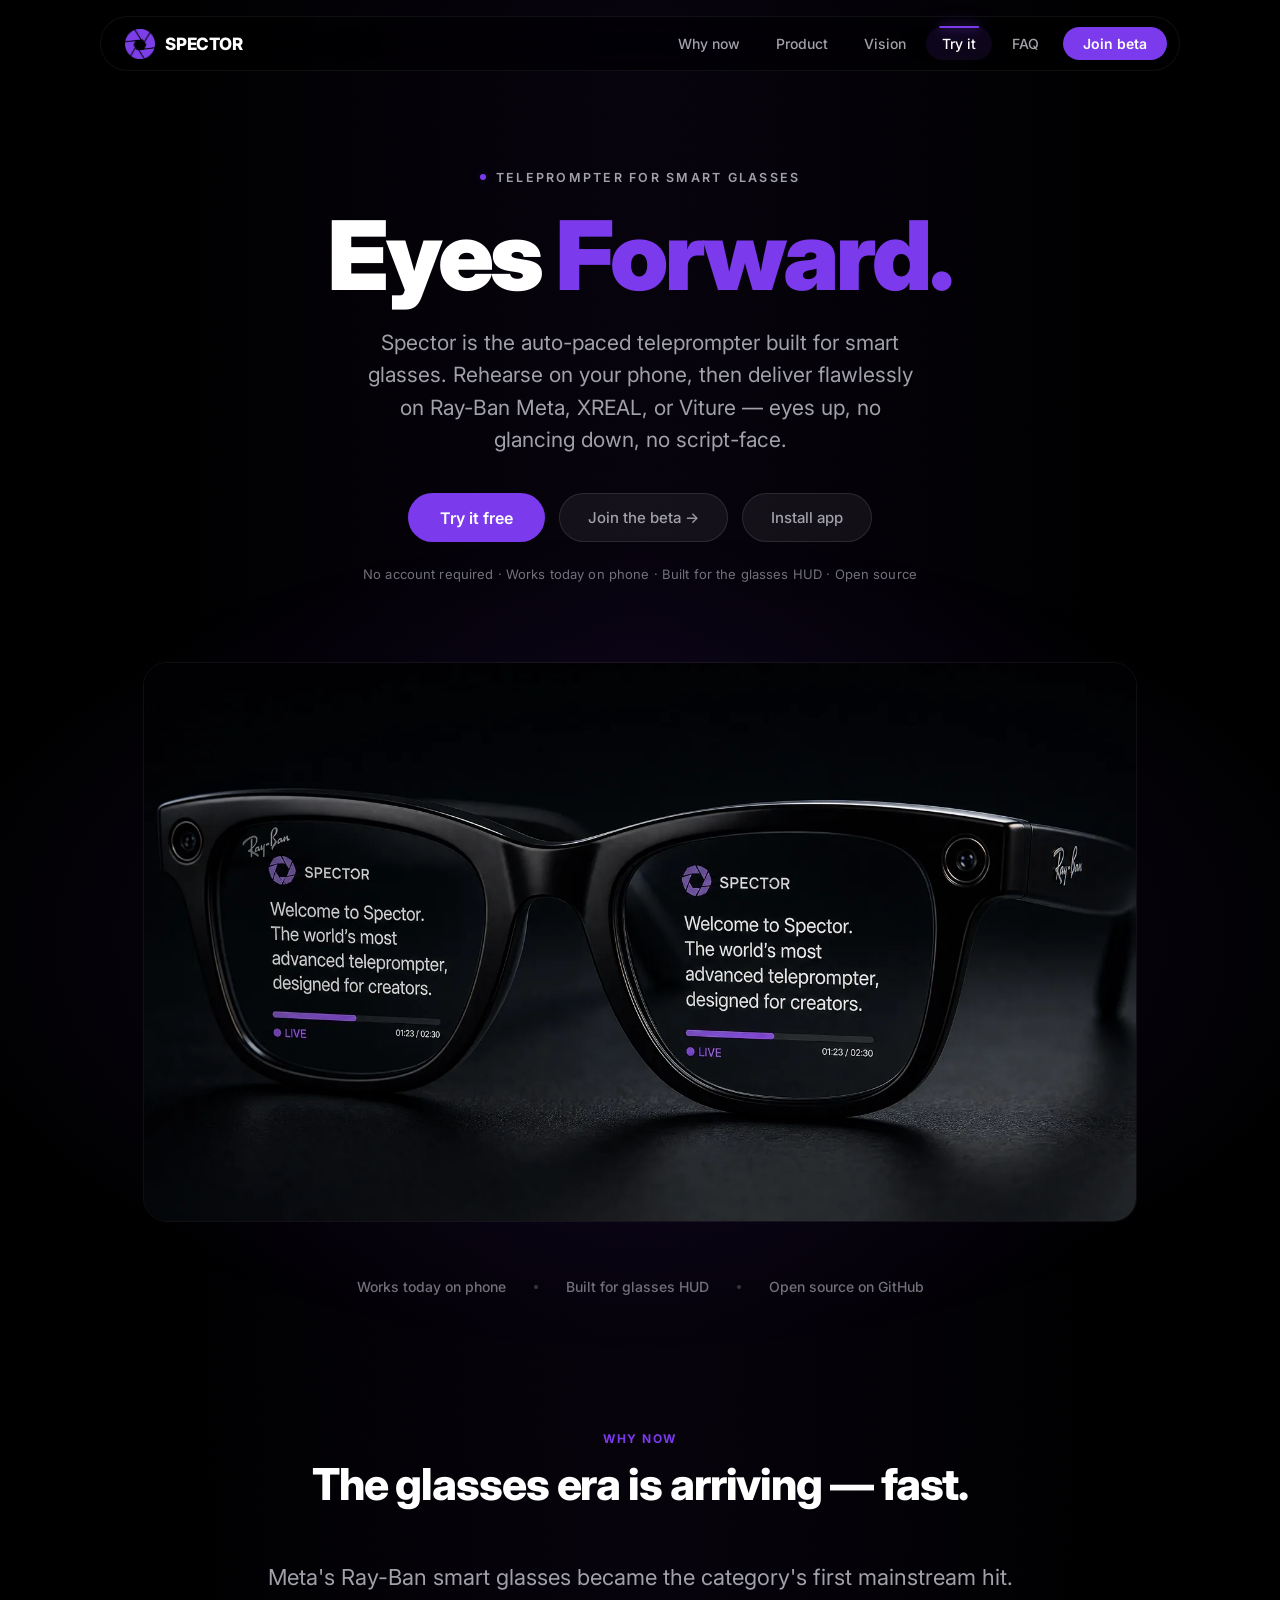
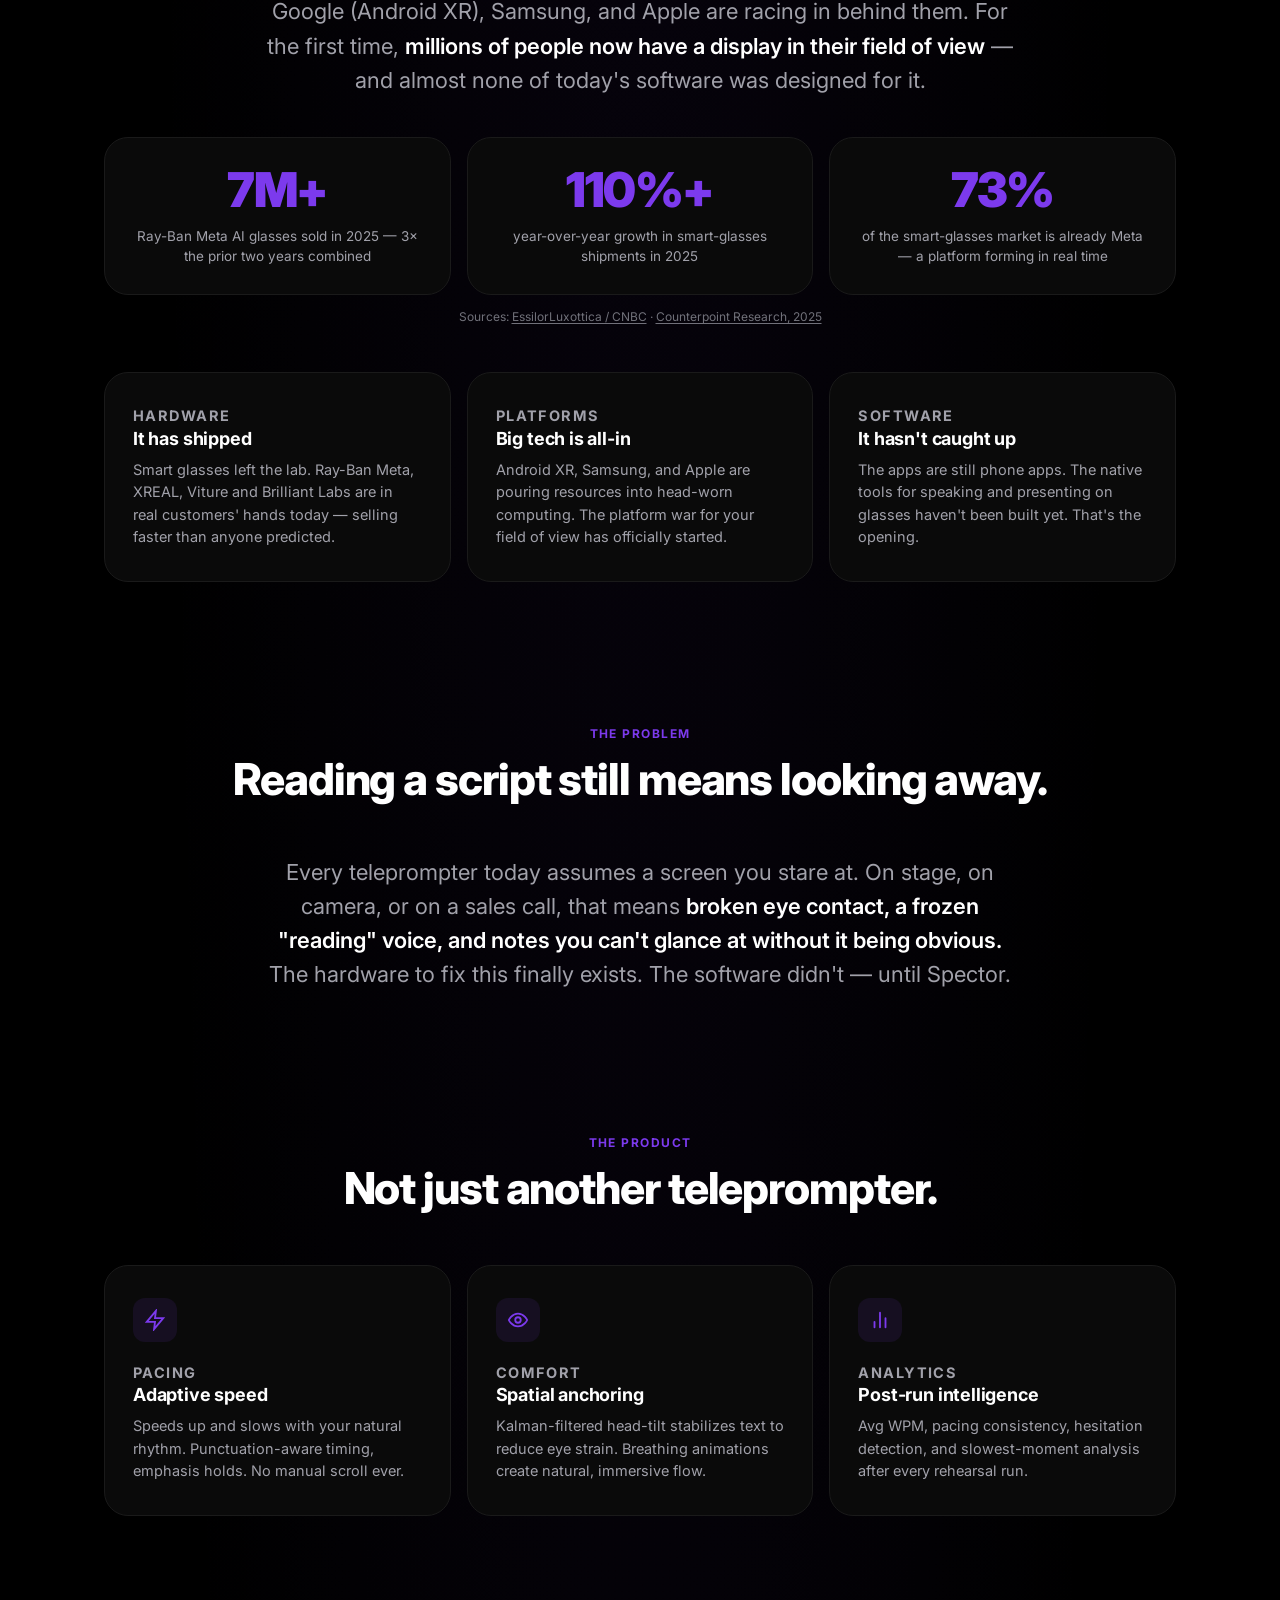
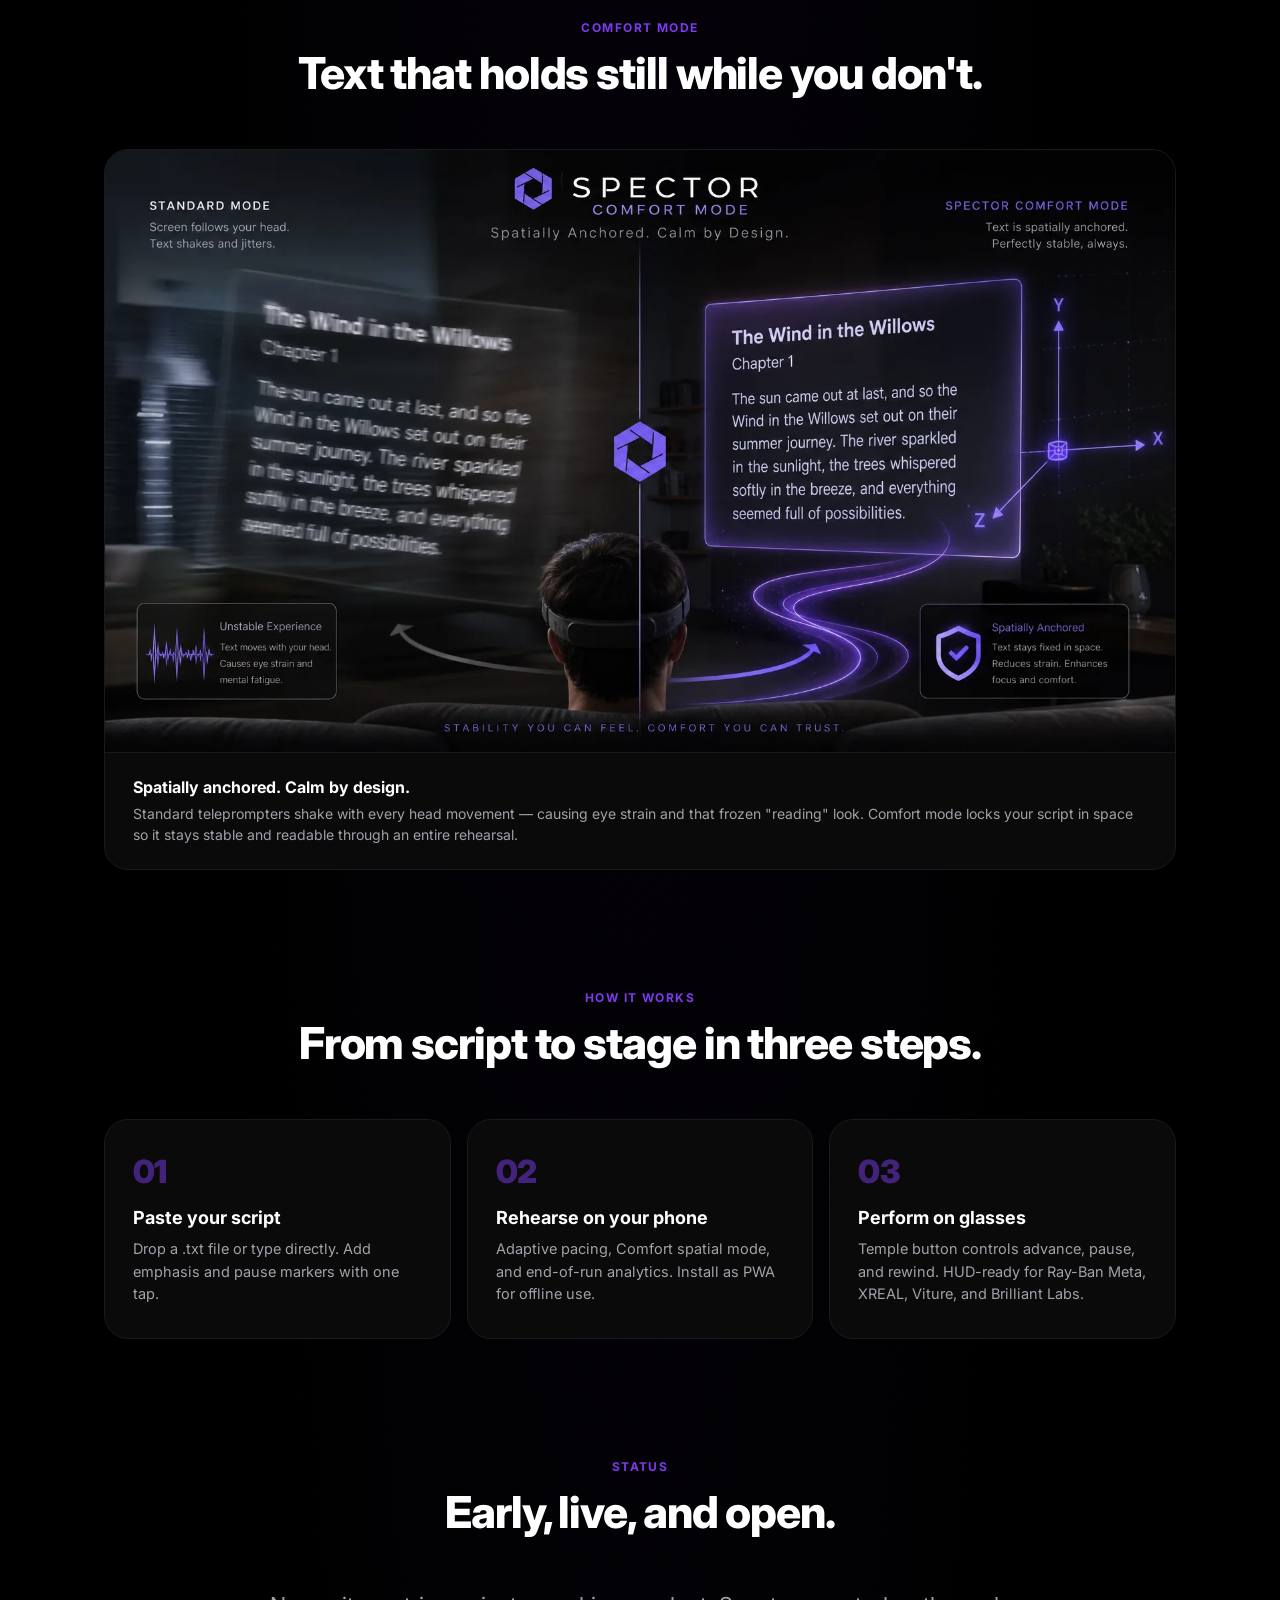
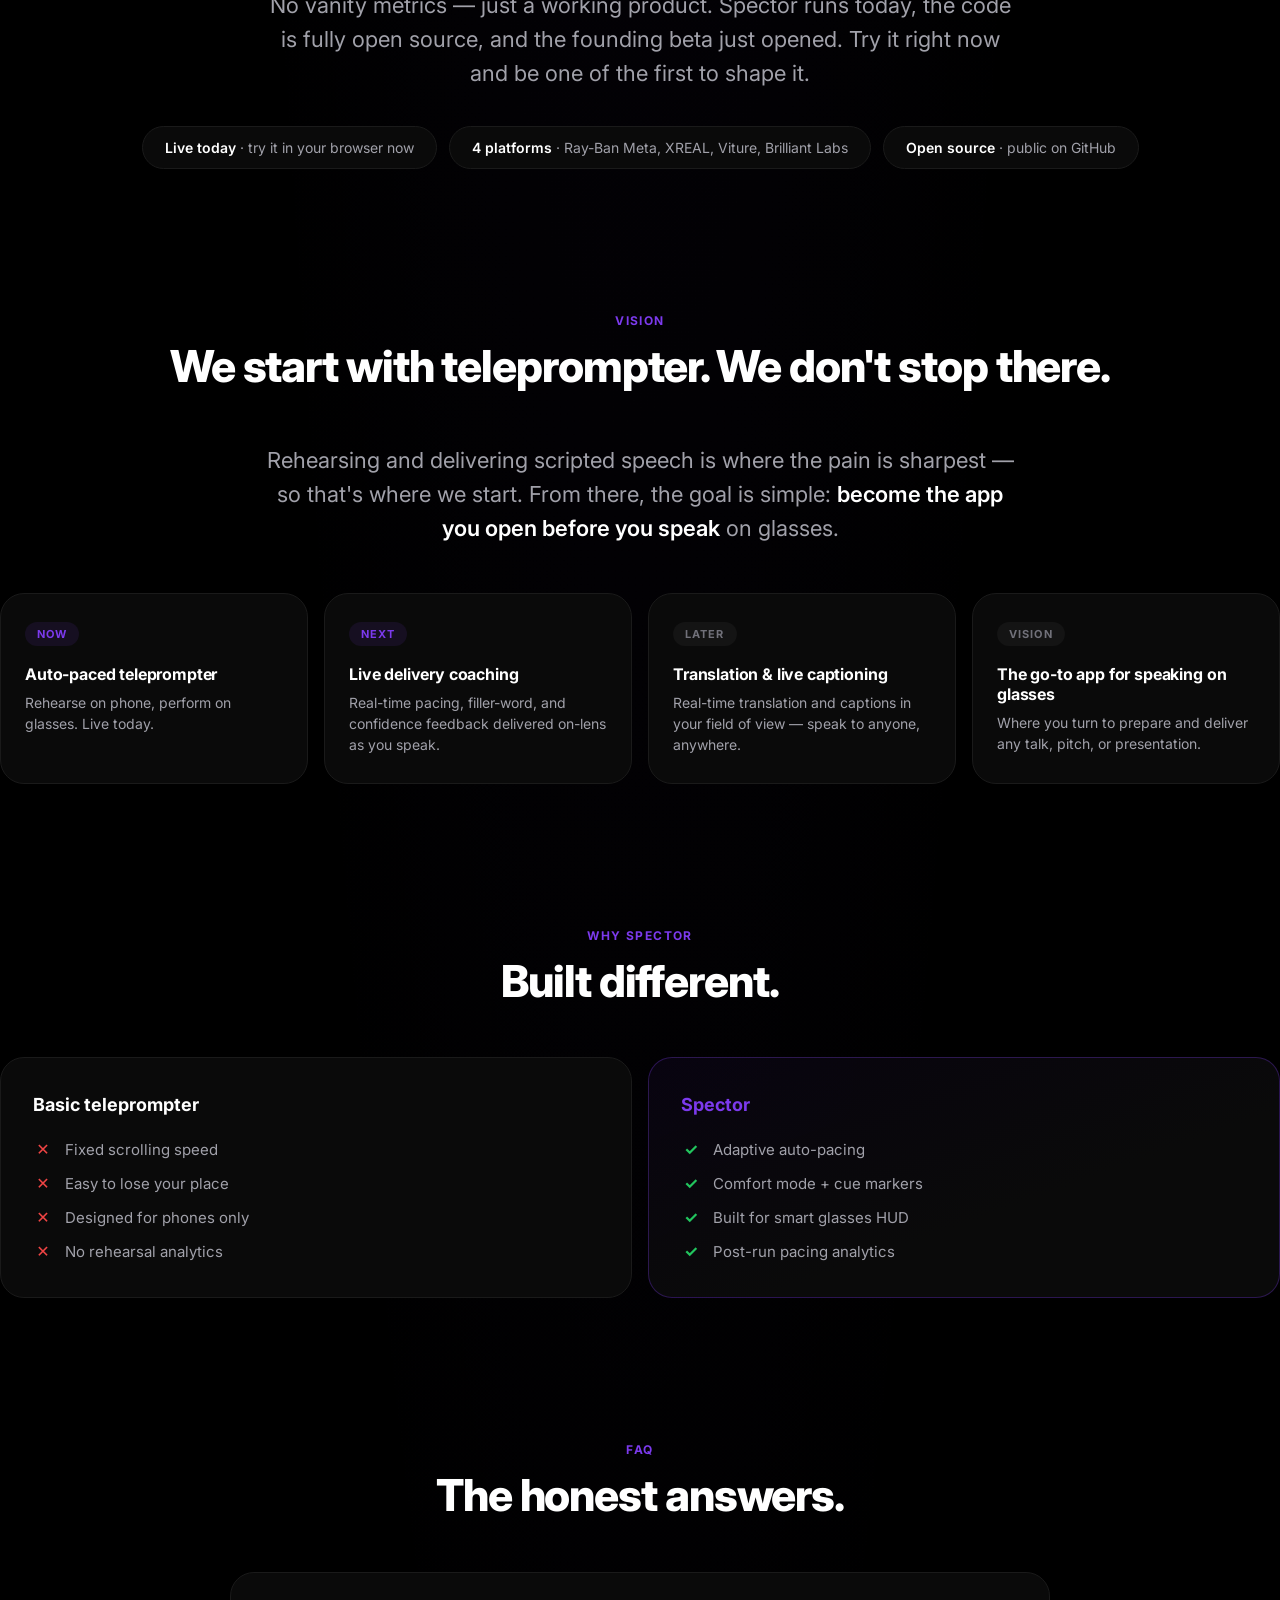
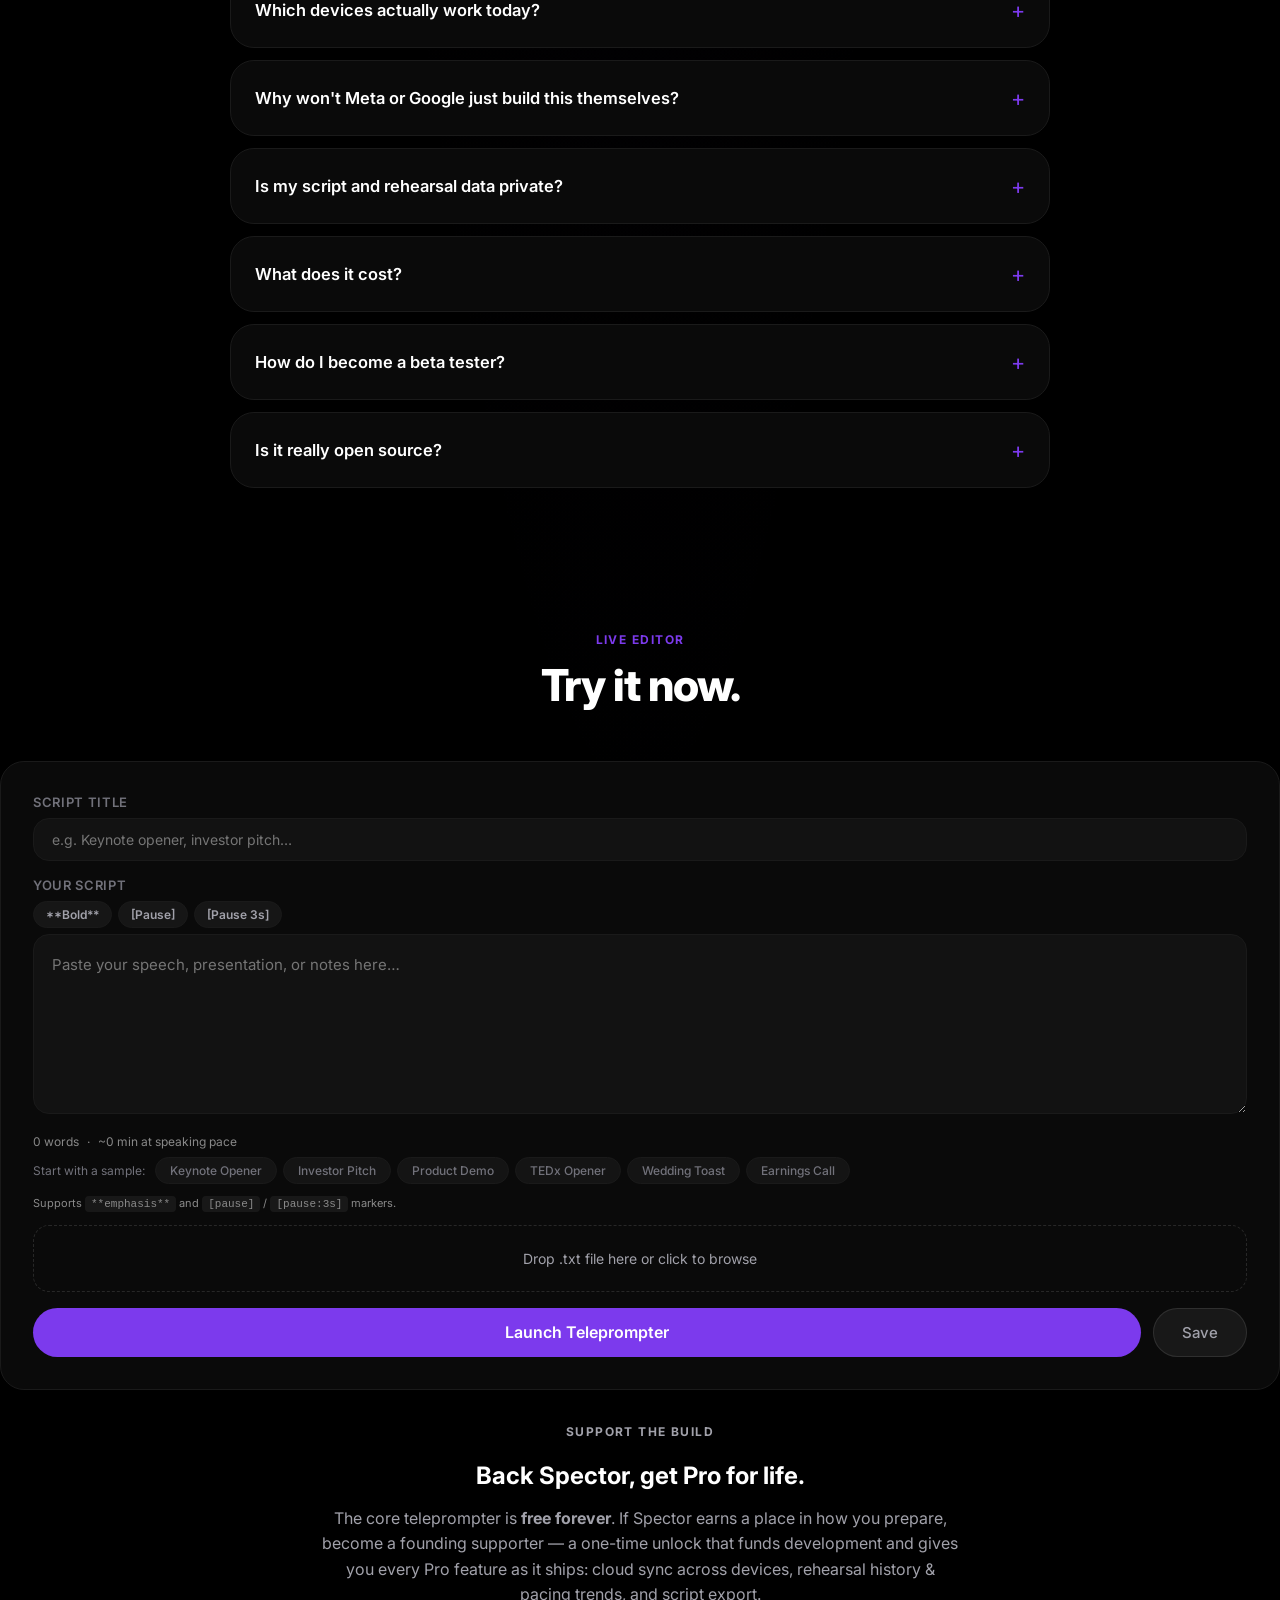
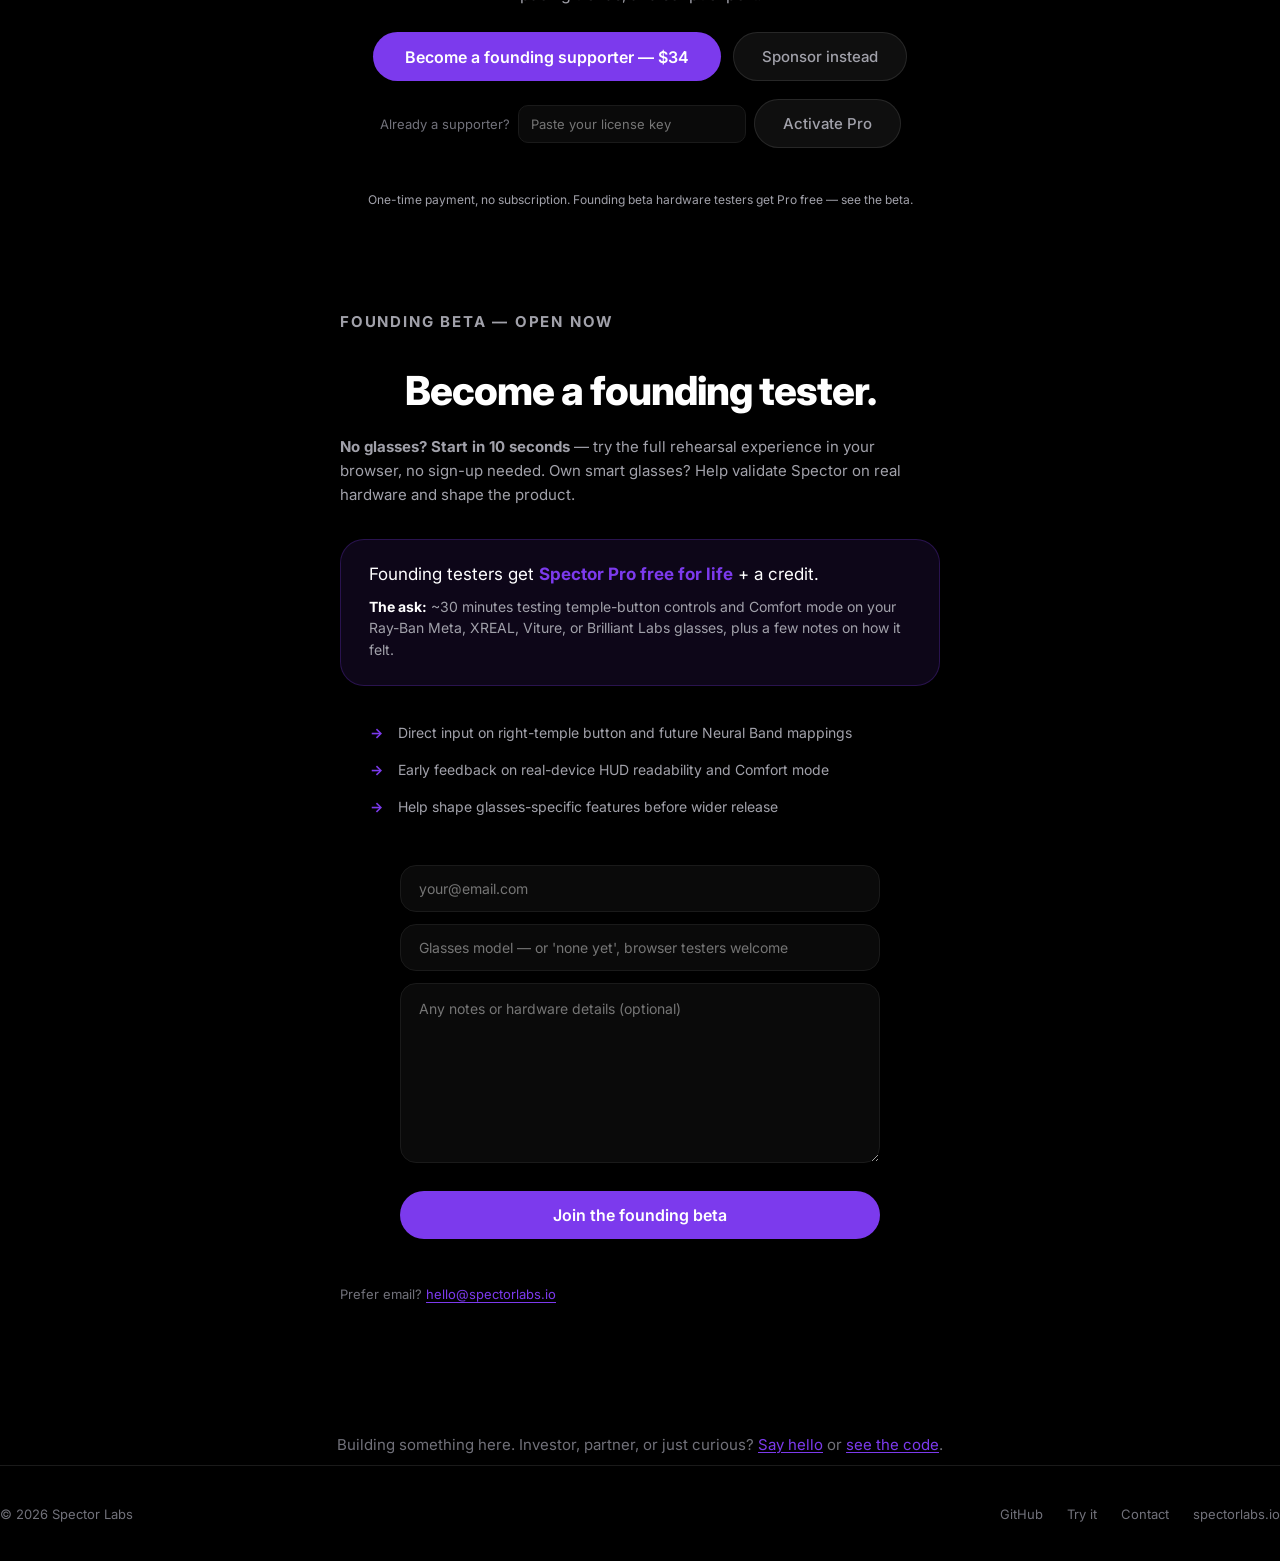
==== commit 156ef862: "a11y: add main landmark + fix low-contrast micro-copy (Lighthouse) Adds role=main for the landmark-o" ====
--- a/public/index.html
+++ b/public/index.html
@@ -52,7 +52,7 @@
         </button>
     </nav>
 
-    <div class="container">
+    <div class="container" role="main">
 
         <!-- HERO -->
         <section class="hero-section">
@@ -384,7 +384,7 @@
                     <button type="button" class="sample-btn" data-sample="earnings">Earnings Call</button>
                 </div>
 
-                <div style="font-size:11px;color:#555;margin-bottom:12px;line-height:1.4;">
+                <div style="font-size:11px;color:#8a8a8a;margin-bottom:12px;line-height:1.4;">
                     Supports <code style="background:rgba(255,255,255,0.06);padding:2px 6px;border-radius:4px;">**emphasis**</code> and <code style="background:rgba(255,255,255,0.06);padding:2px 6px;border-radius:4px;">[pause]</code> / <code style="background:rgba(255,255,255,0.06);padding:2px 6px;border-radius:4px;">[pause:3s]</code> markers.
                 </div>
 
@@ -414,7 +414,7 @@
         <section class="history-section" id="history-section" style="display:none;margin-top:8px;">
             <h3 style="font-size:14px;font-weight:600;color:#71717A;margin:0 0 8px;letter-spacing:0.04em;text-transform:uppercase;">Recent rehearsals</h3>
             <div id="history-list" style="font-size:12px;color:#888;"></div>
-            <div style="font-size:10px;color:#555;margin-top:4px;">Local only. Cloud sync planned.</div>
+            <div style="font-size:10px;color:#8a8a8a;margin-top:4px;">Local only. Cloud sync planned.</div>
         </section>
 
         <!-- SUPPORT / PRO -->
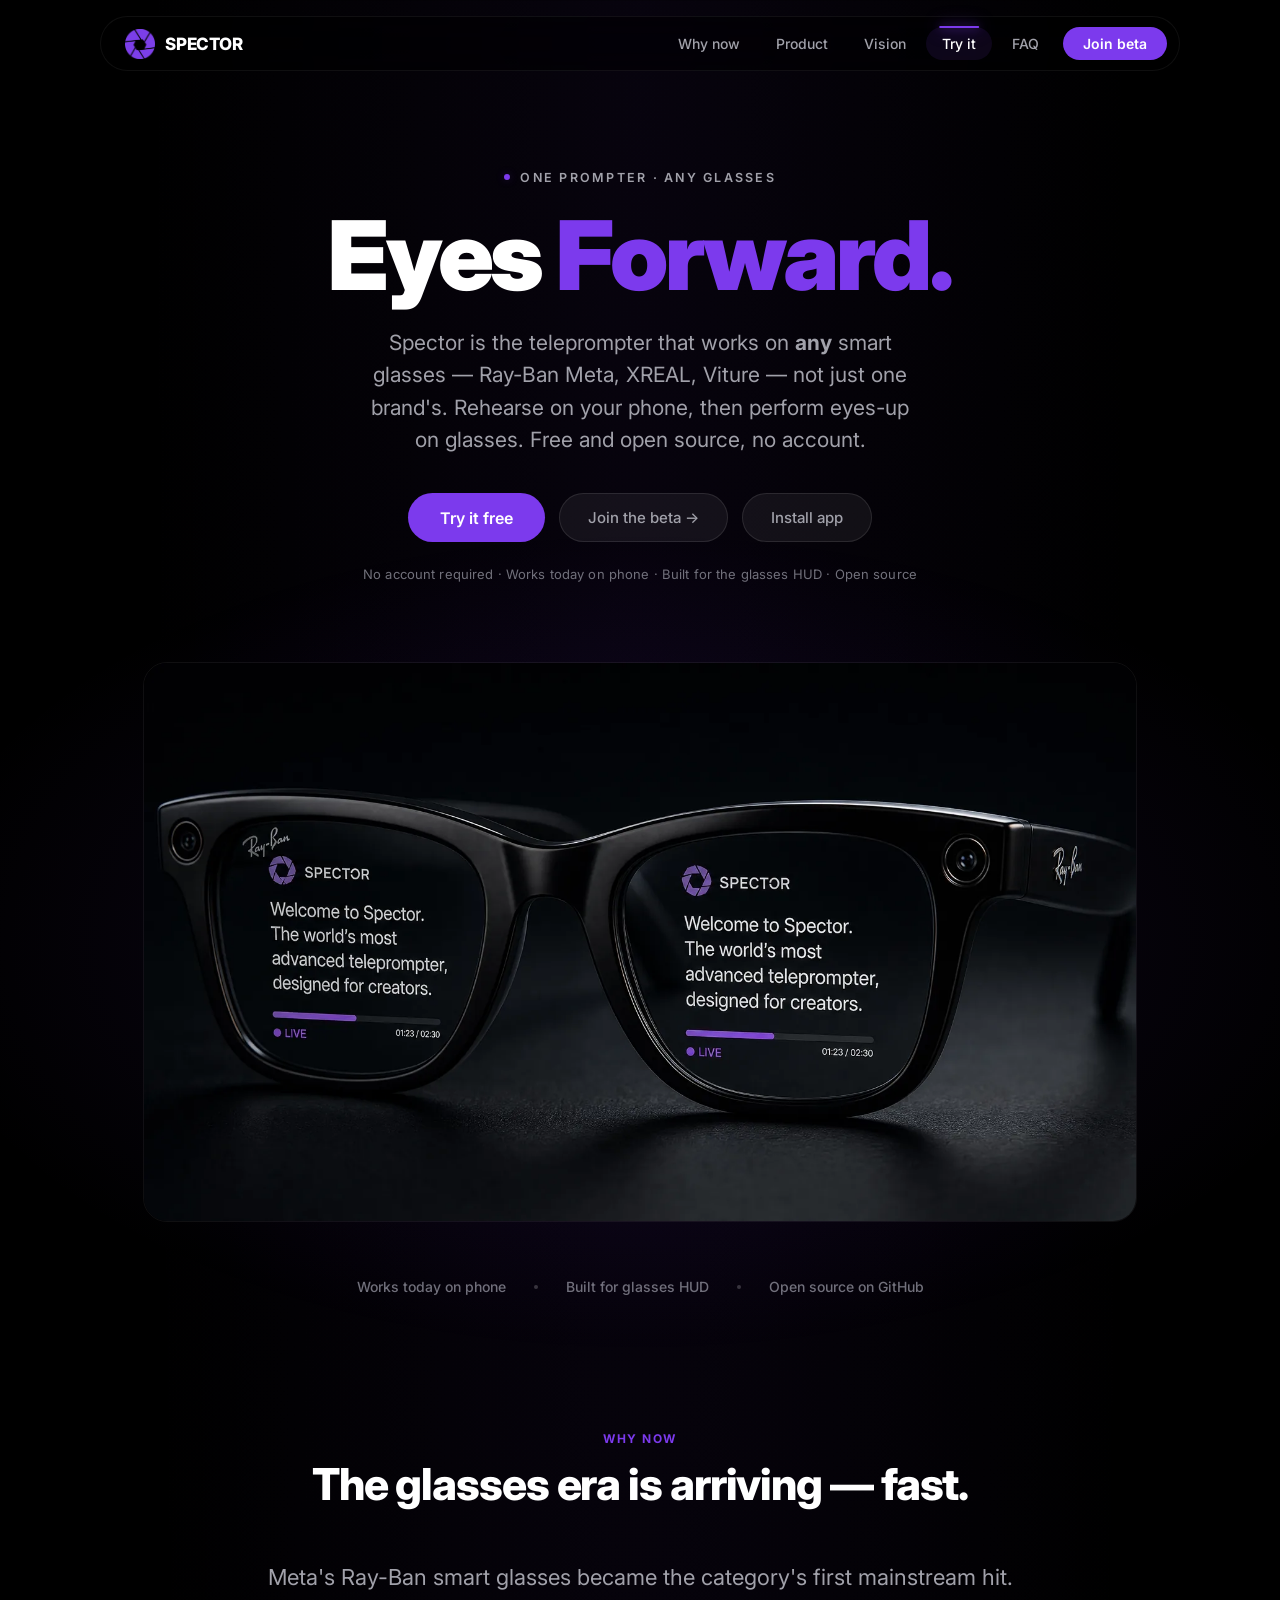
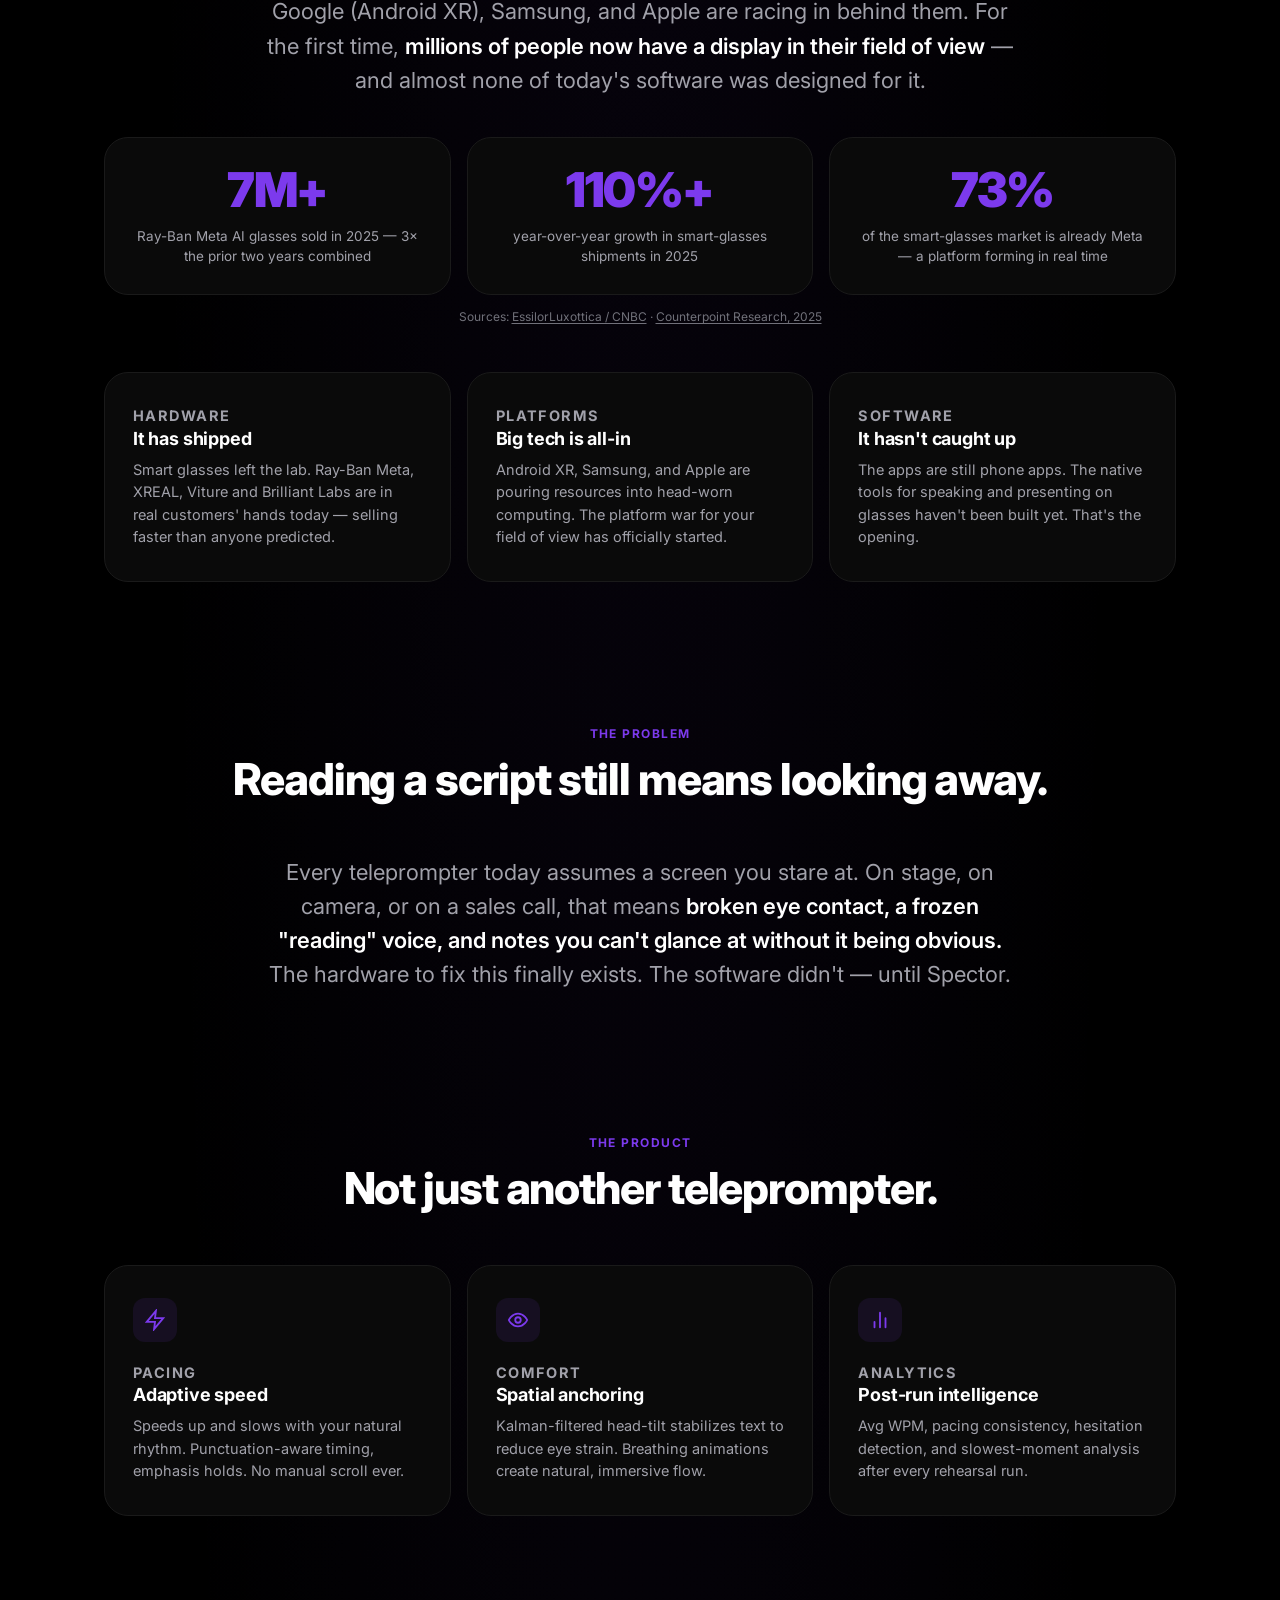
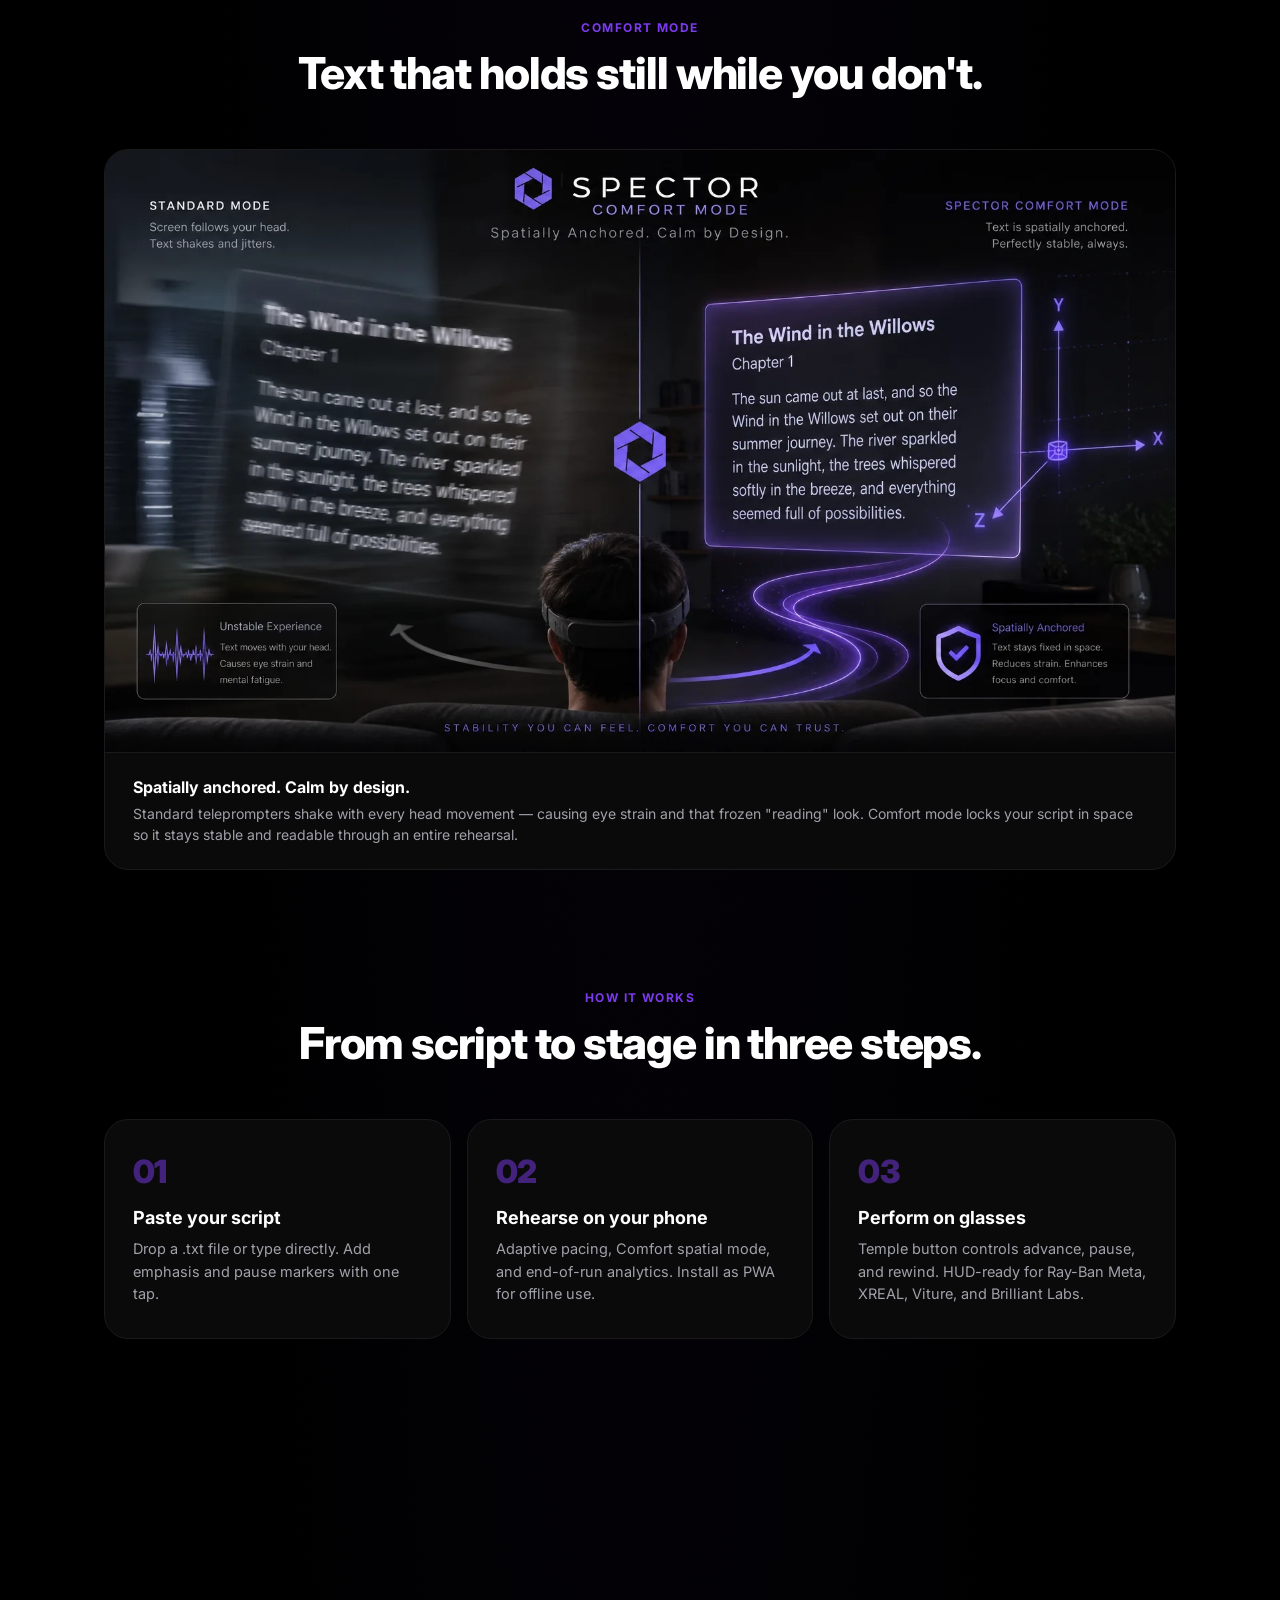
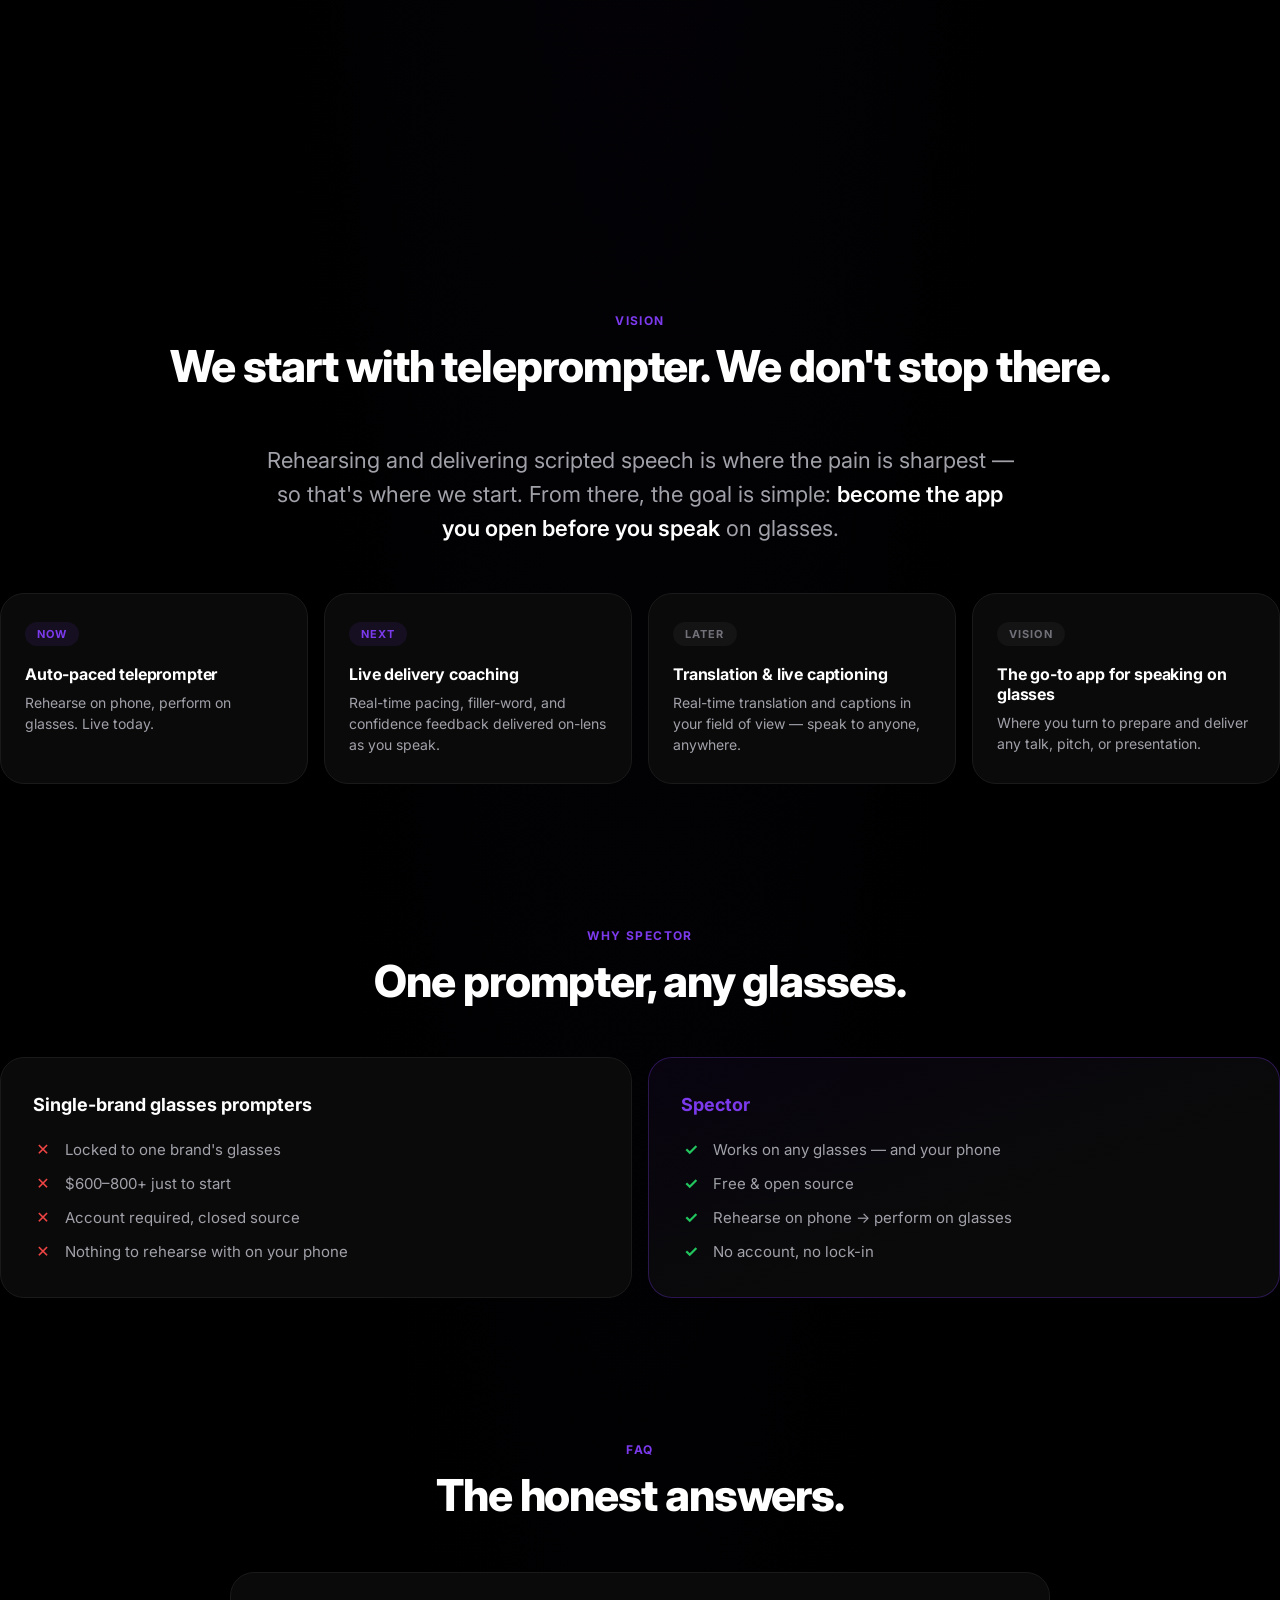
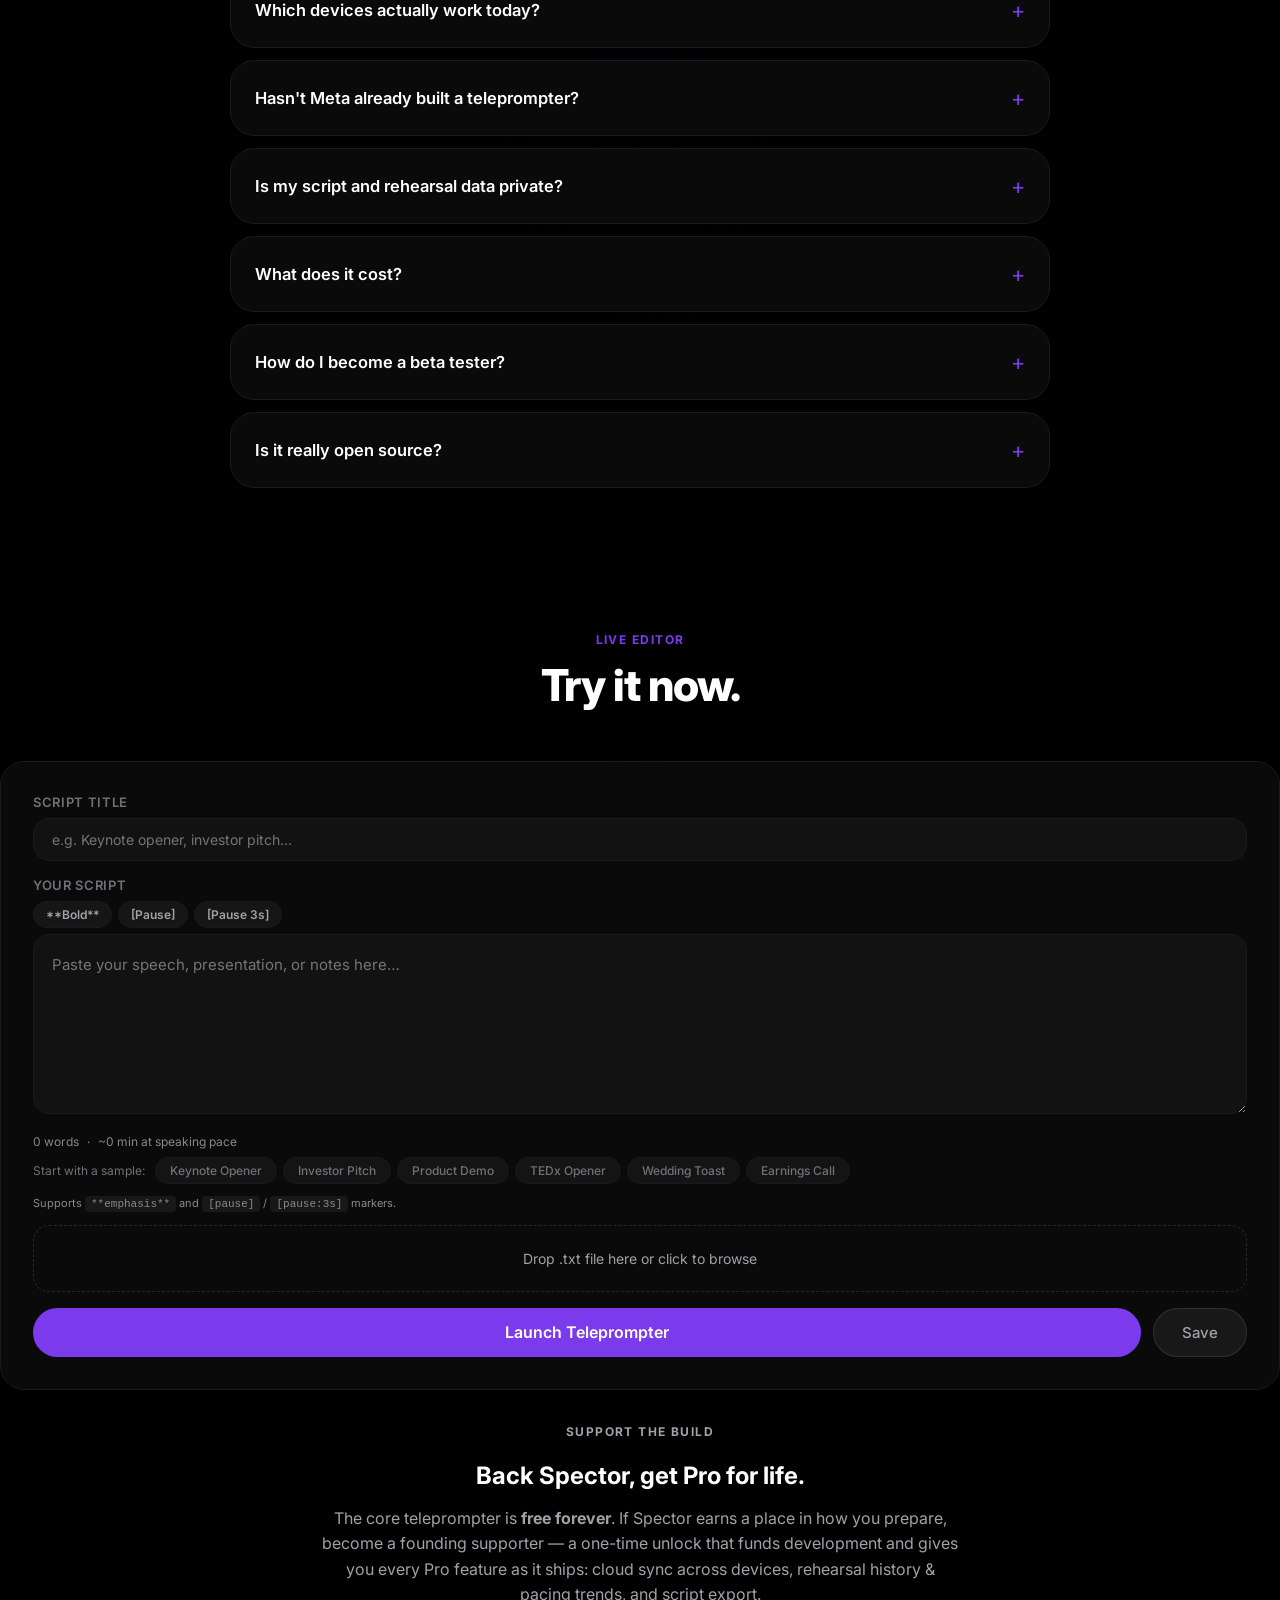
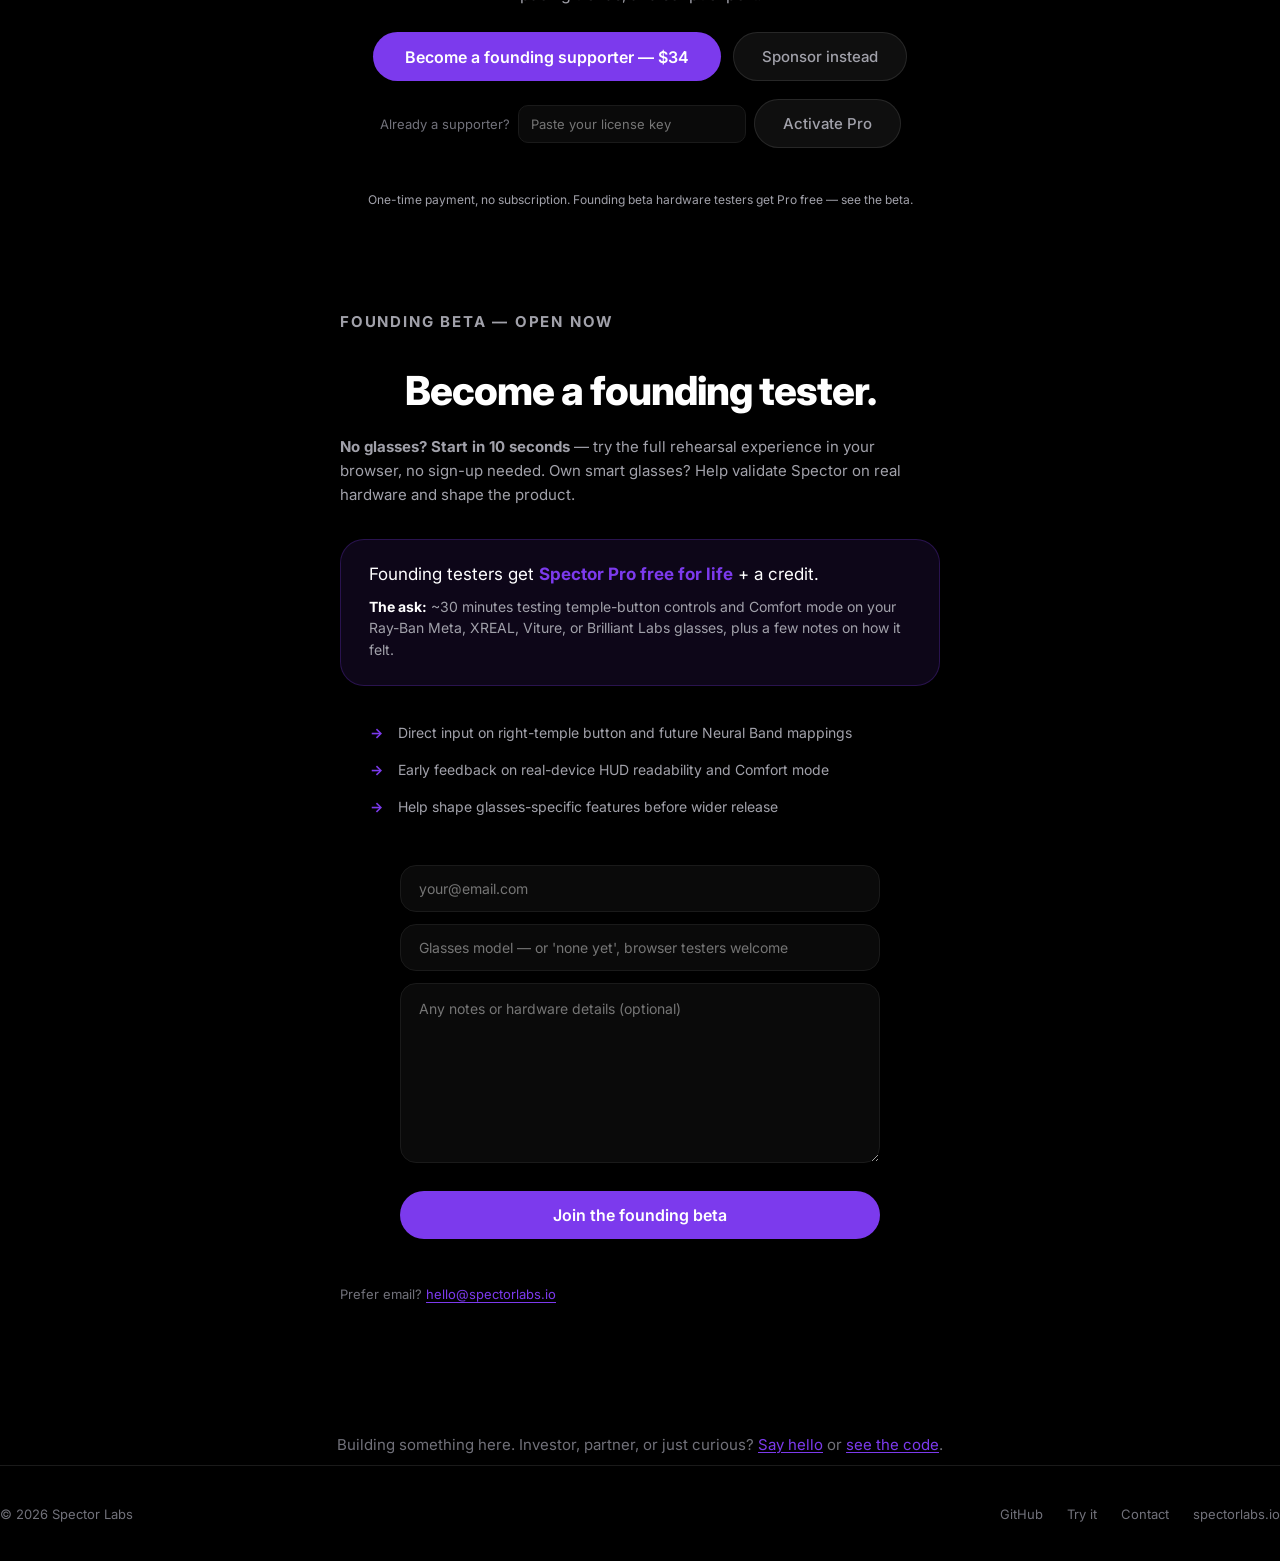
==== commit 49b8a1e1: "Re-hero around 'one prompter, any glasses'; make competitive copy honest Competitor research showed " ====
--- a/public/index.html
+++ b/public/index.html
@@ -56,9 +56,9 @@
 
         <!-- HERO -->
         <section class="hero-section">
-            <div class="hero-badge">Teleprompter for smart glasses</div>
+            <div class="hero-badge">One prompter · any glasses</div>
             <h1 class="hero-headline">Eyes <span class="text-purple">Forward.</span></h1>
-            <p class="hero-subhead">Spector is the auto-paced teleprompter built for smart glasses. Rehearse on your phone, then deliver flawlessly on Ray-Ban Meta, XREAL, or Viture — eyes up, no glancing down, no script-face.</p>
+            <p class="hero-subhead">Spector is the teleprompter that works on <strong>any</strong> smart glasses — Ray-Ban Meta, XREAL, Viture — not just one brand's. Rehearse on your phone, then perform eyes-up on glasses. Free and open source, no account.</p>
             <div class="hero-cta-group">
                 <a href="#try" class="btn-primary">Try it free</a>
                 <a href="#beta" class="btn-secondary">Join the beta →</a>
@@ -279,25 +279,25 @@
         <section class="comparison-section reveal">
             <div class="section-header">
                 <p class="section-eyebrow">Why Spector</p>
-                <h2>Built different.</h2>
+                <h2>One prompter, any glasses.</h2>
             </div>
             <div class="comparison-grid">
                 <div class="comparison-card basic">
-                    <h4>Basic teleprompter</h4>
+                    <h4>Single-brand glasses prompters</h4>
                     <ul>
-                        <li><span class="x-mark">&#x2715;</span> Fixed scrolling speed</li>
-                        <li><span class="x-mark">&#x2715;</span> Easy to lose your place</li>
-                        <li><span class="x-mark">&#x2715;</span> Designed for phones only</li>
-                        <li><span class="x-mark">&#x2715;</span> No rehearsal analytics</li>
+                        <li><span class="x-mark">&#x2715;</span> Locked to one brand's glasses</li>
+                        <li><span class="x-mark">&#x2715;</span> $600–800+ just to start</li>
+                        <li><span class="x-mark">&#x2715;</span> Account required, closed source</li>
+                        <li><span class="x-mark">&#x2715;</span> Nothing to rehearse with on your phone</li>
                     </ul>
                 </div>
                 <div class="comparison-card spector">
                     <h4>Spector</h4>
                     <ul>
-                        <li><span class="check-mark">&#x2713;</span> Adaptive auto-pacing</li>
-                        <li><span class="check-mark">&#x2713;</span> Comfort mode + cue markers</li>
-                        <li><span class="check-mark">&#x2713;</span> Built for smart glasses HUD</li>
-                        <li><span class="check-mark">&#x2713;</span> Post-run pacing analytics</li>
+                        <li><span class="check-mark">&#x2713;</span> Works on any glasses — and your phone</li>
+                        <li><span class="check-mark">&#x2713;</span> Free &amp; open source</li>
+                        <li><span class="check-mark">&#x2713;</span> Rehearse on phone → perform on glasses</li>
+                        <li><span class="check-mark">&#x2713;</span> No account, no lock-in</li>
                     </ul>
                 </div>
             </div>
@@ -317,9 +317,9 @@
                     </div>
                 </details>
                 <details class="faq-item">
-                    <summary>Why won't Meta or Google just build this themselves?</summary>
+                    <summary>Hasn't Meta already built a teleprompter?</summary>
                     <div class="faq-answer">
-                        <p>Platform owners build for the average user; they don't go deep on a single workflow. Spector is <strong>cross-platform and neutral</strong> — one rehearsal experience across Ray-Ban Meta, XREAL, Viture, and Brilliant Labs, not locked to one maker's roadmap. Being <strong>open source</strong> lets us move faster than any platform team and build a community moat. We win the communication-layer wedge by caring about it more than a trillion-dollar company ever will.</p>
+                        <p>It has — Meta added a basic teleprompter to its <strong>$799 Ray-Ban Display</strong> glasses in 2026. But it's locked to Meta's hardware, US-only, account-required, and advanced by hand. That's exactly the point: platform owners build for their <em>own</em> device. Spector is <strong>cross-brand and neutral</strong> — one experience across Ray-Ban Meta, XREAL, Viture, and Brilliant Labs, plus phone rehearsal — and <strong>open source</strong>, so it moves faster and can't be locked down.</p>
                     </div>
                 </details>
                 <details class="faq-item">
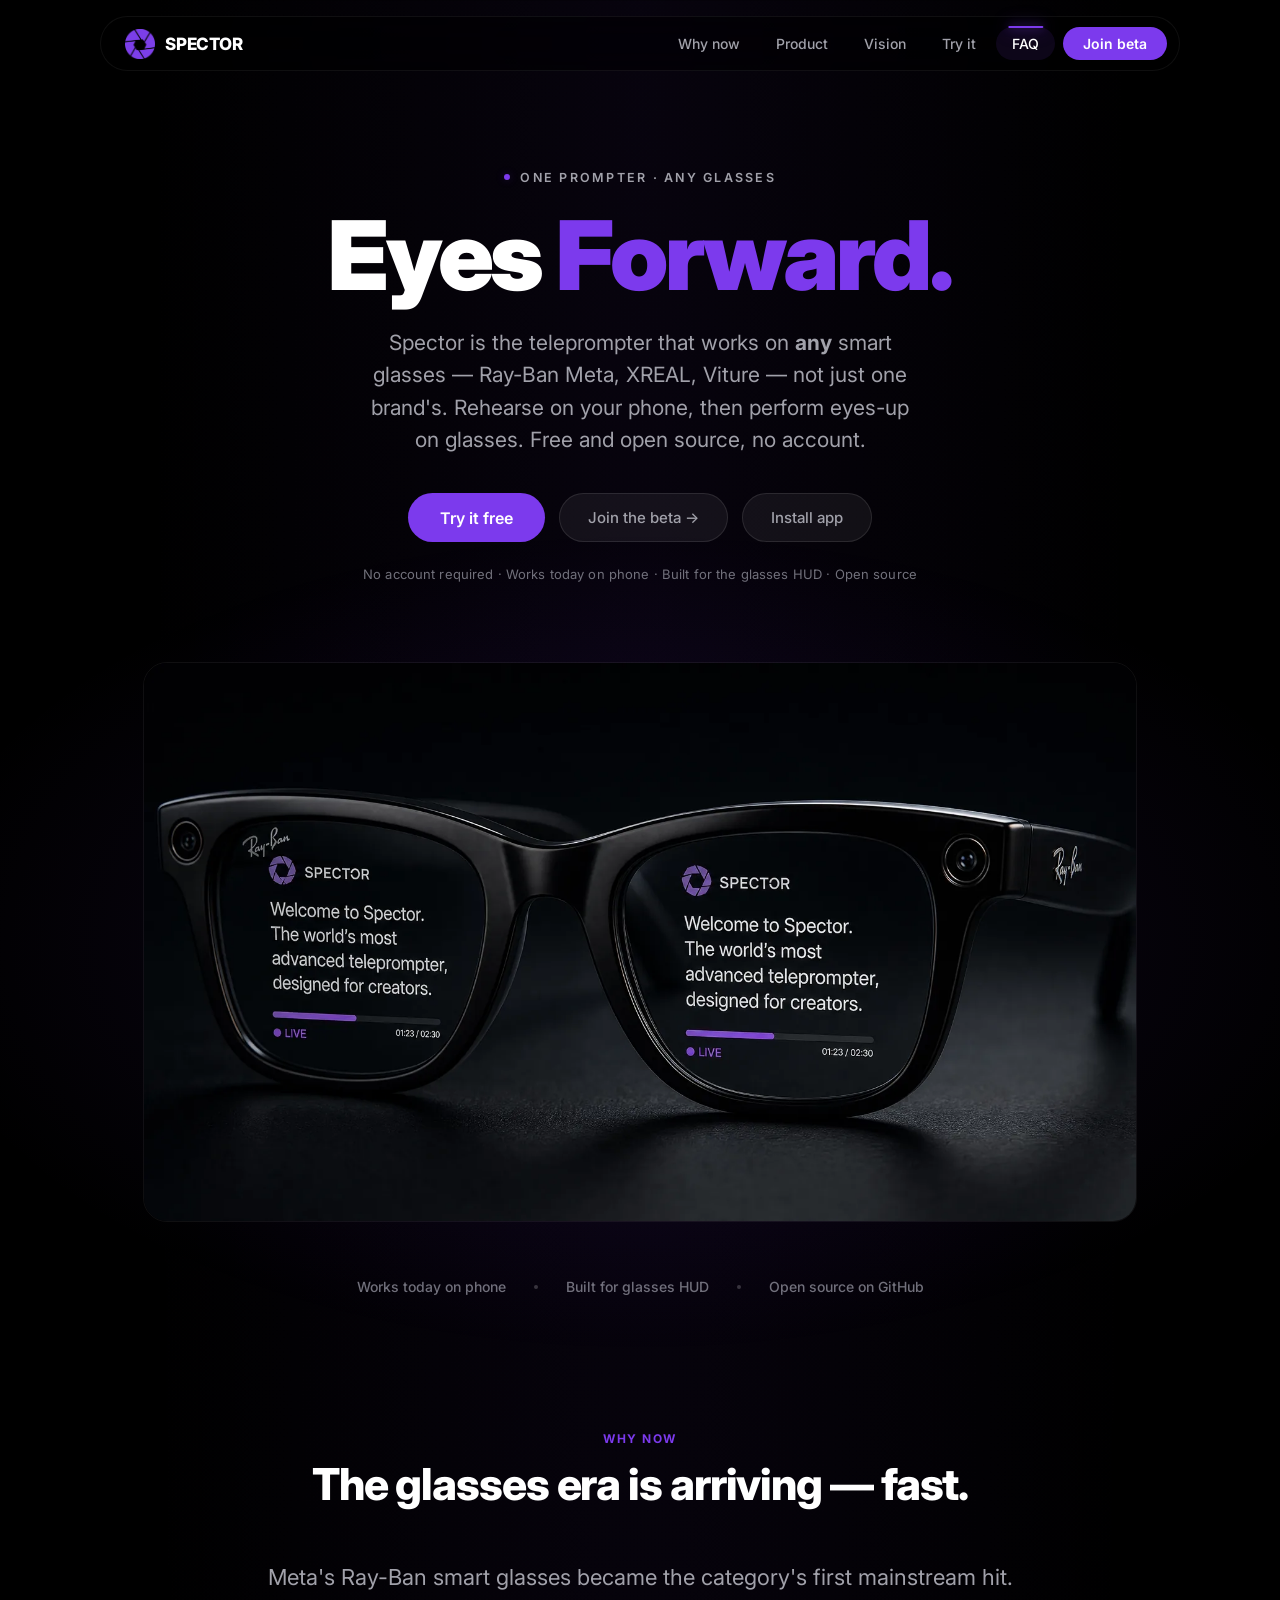
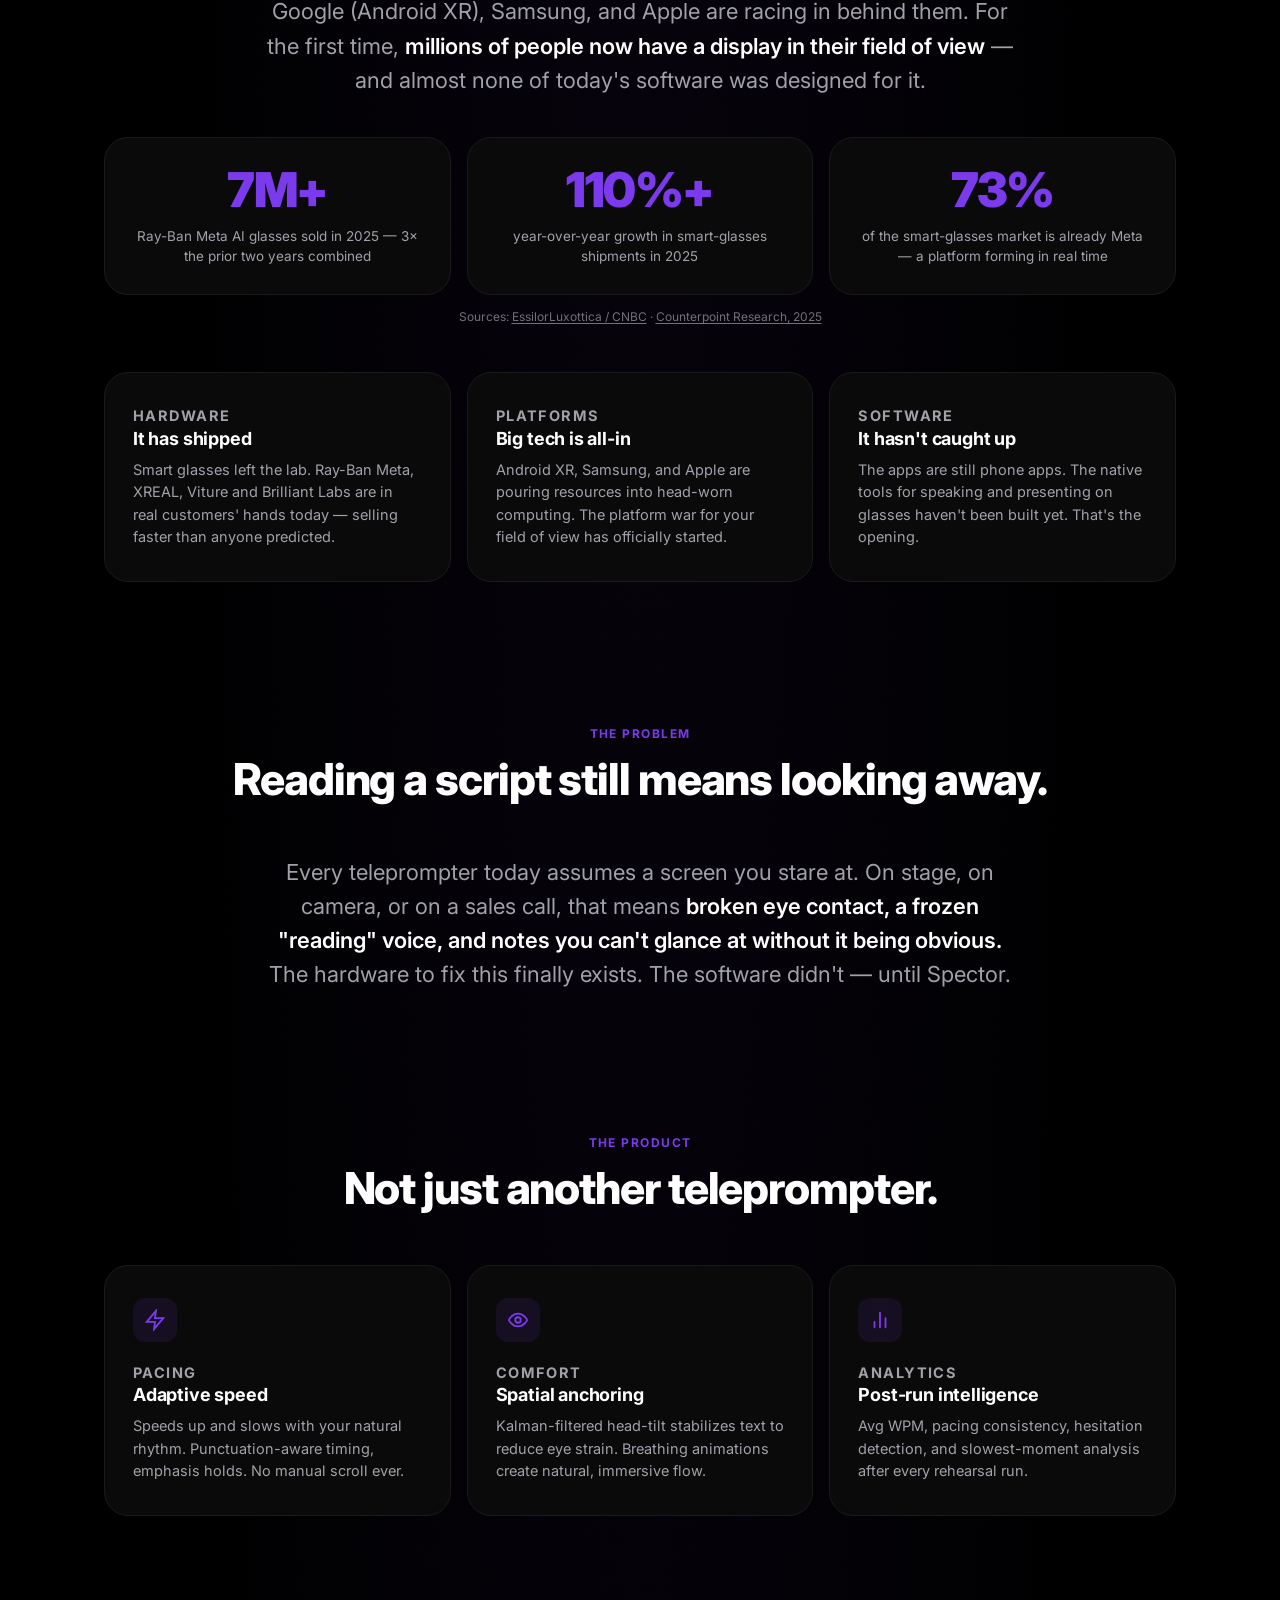
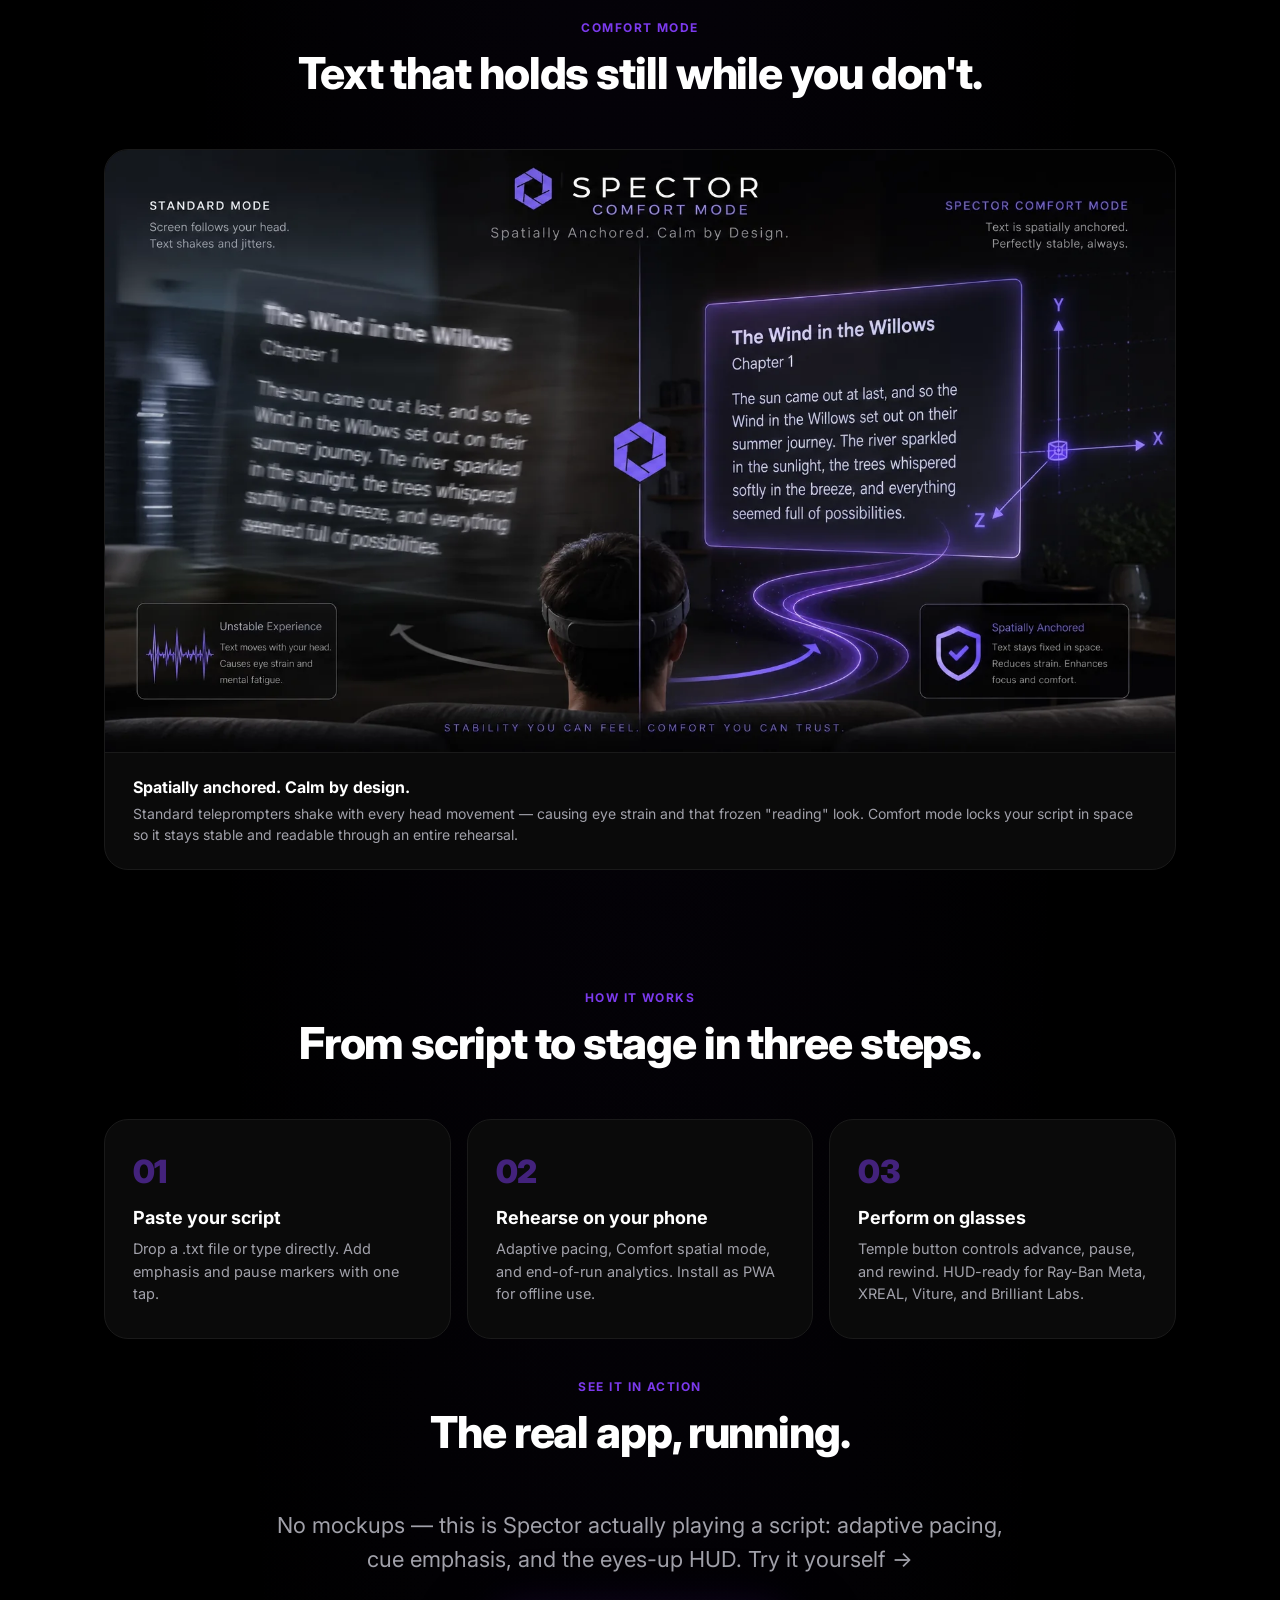
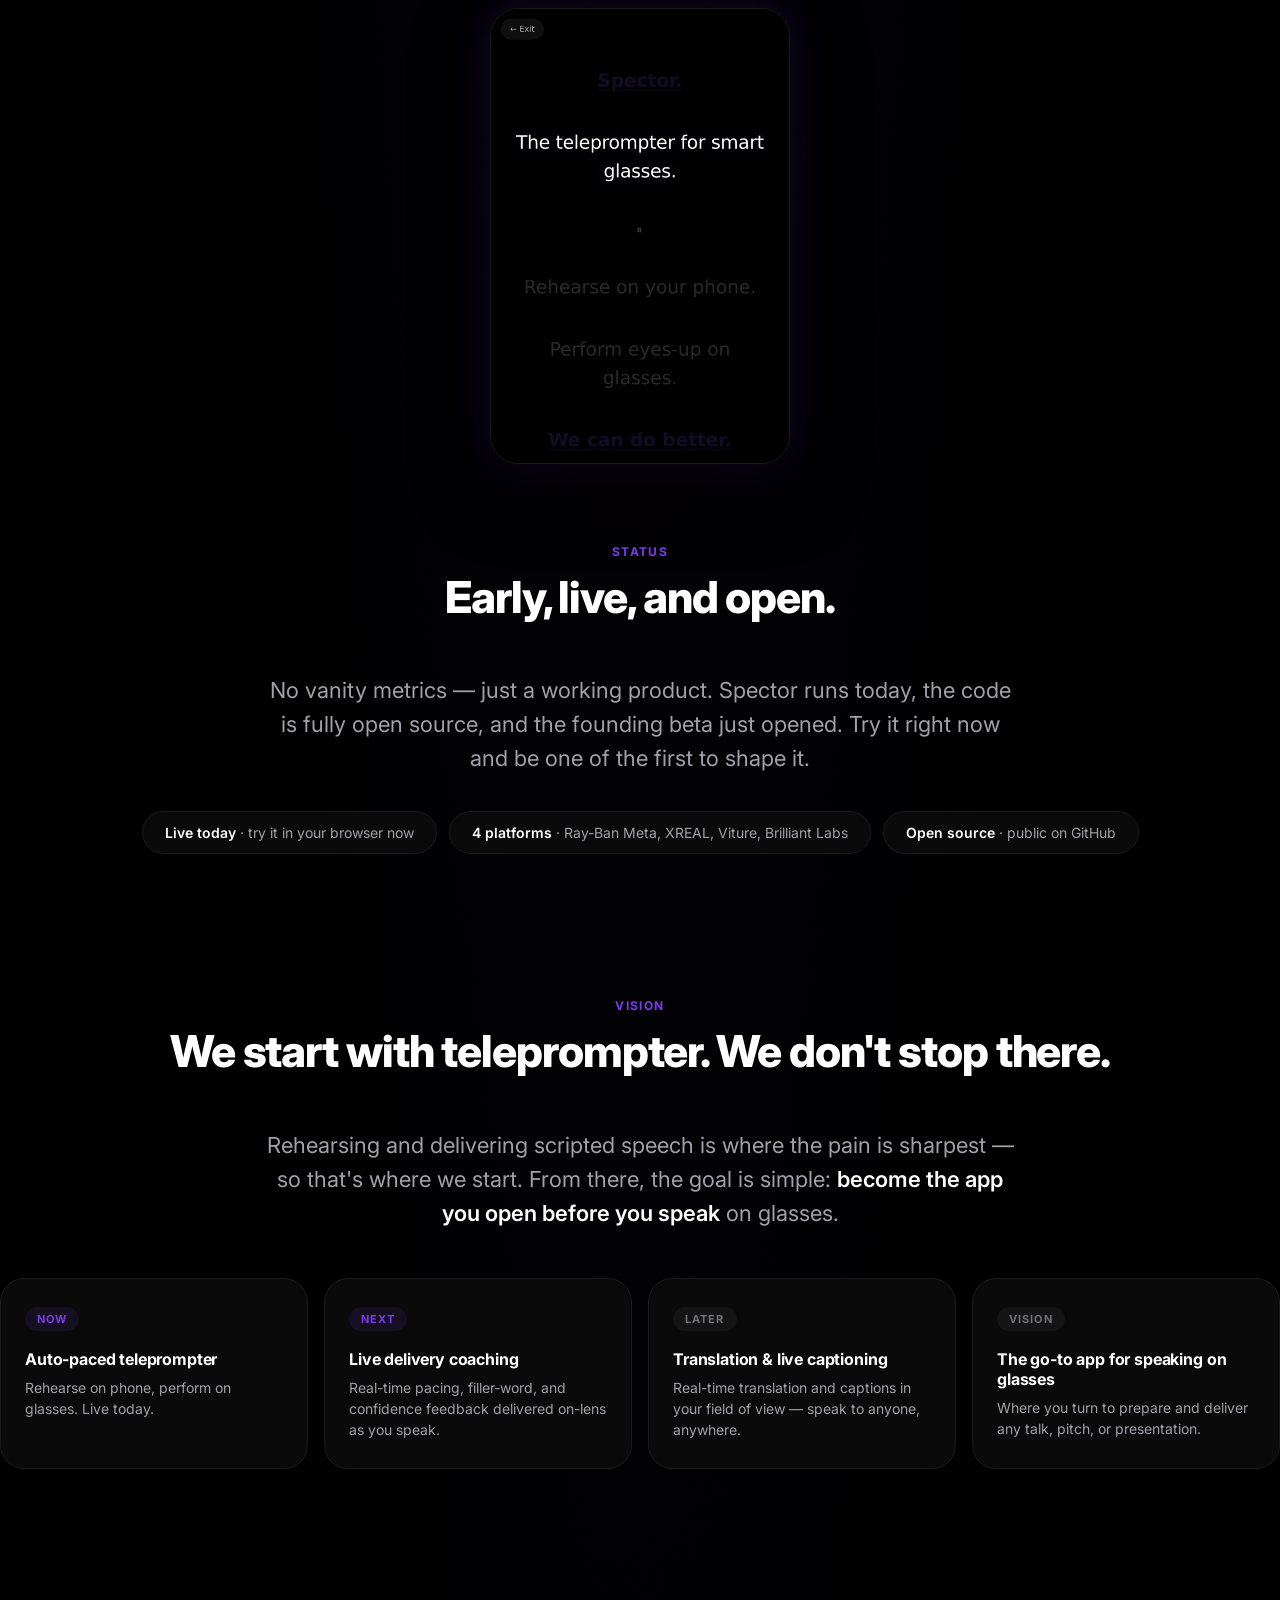
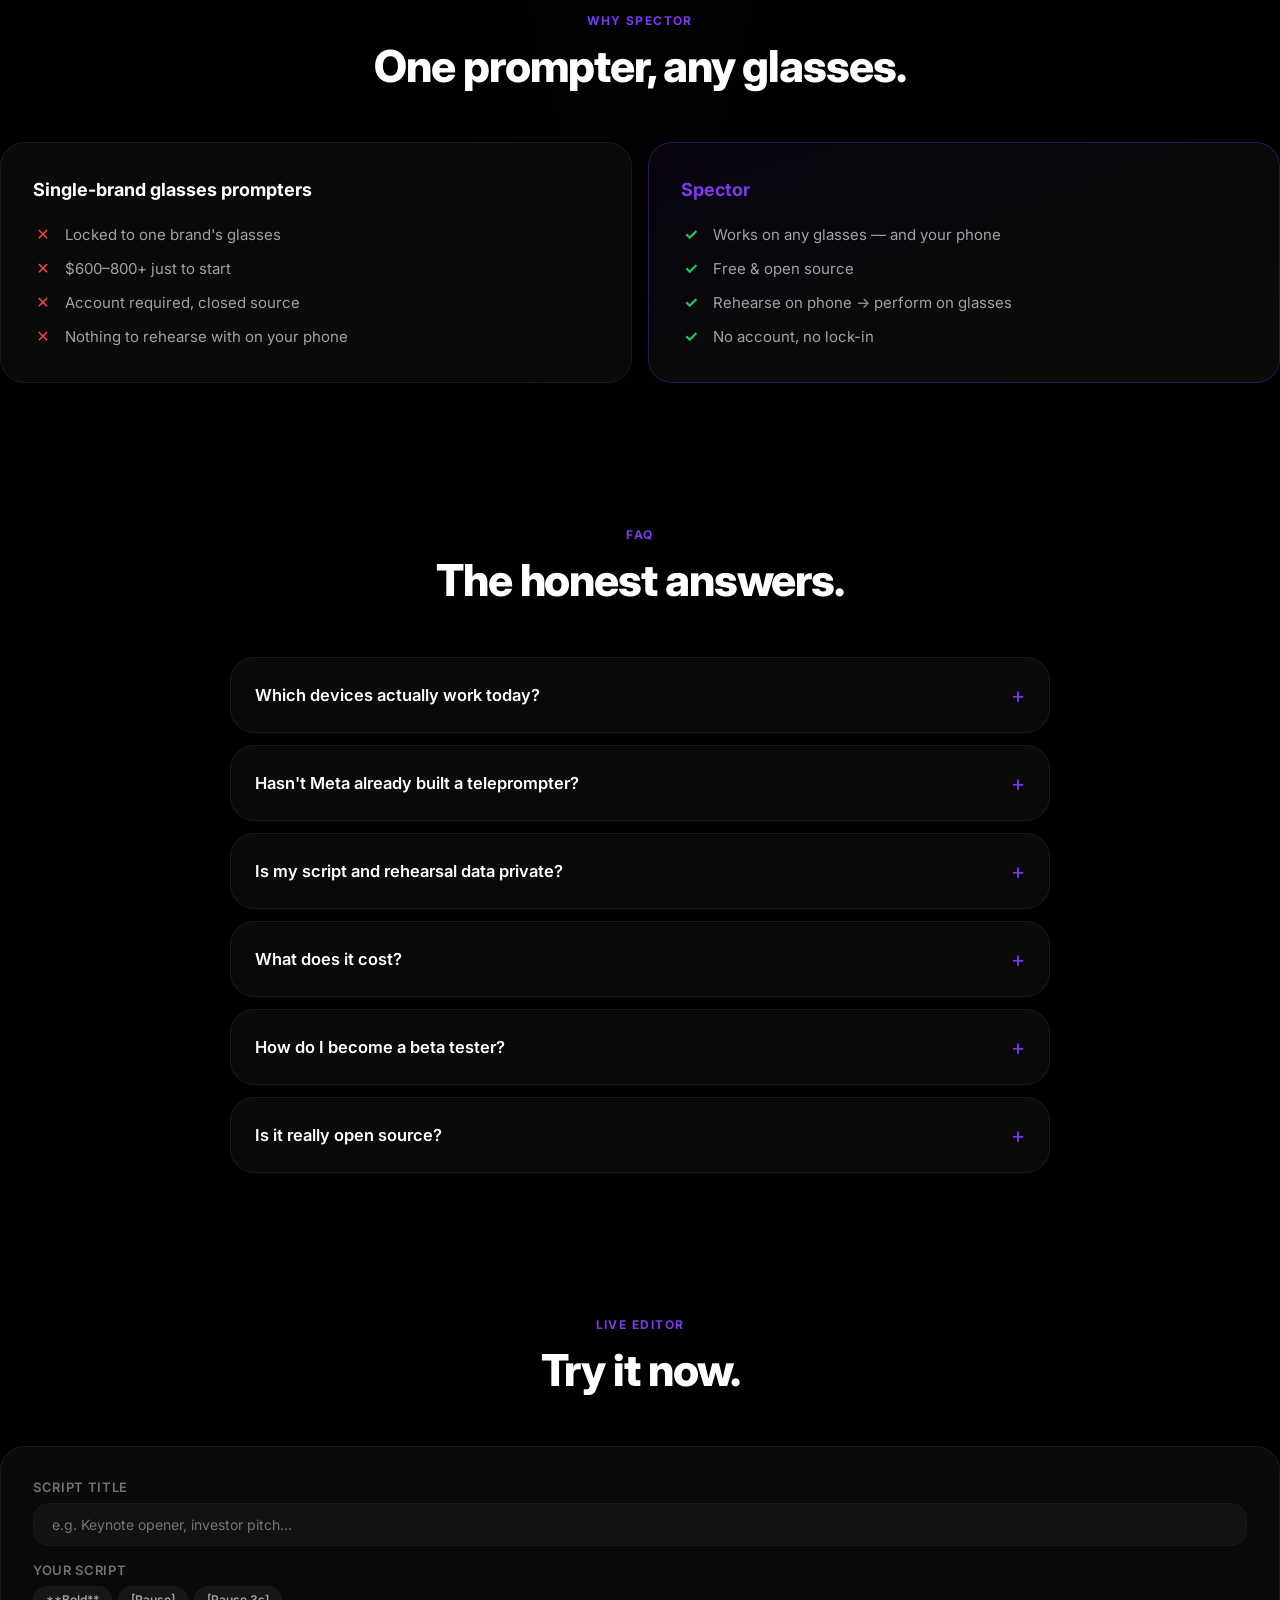
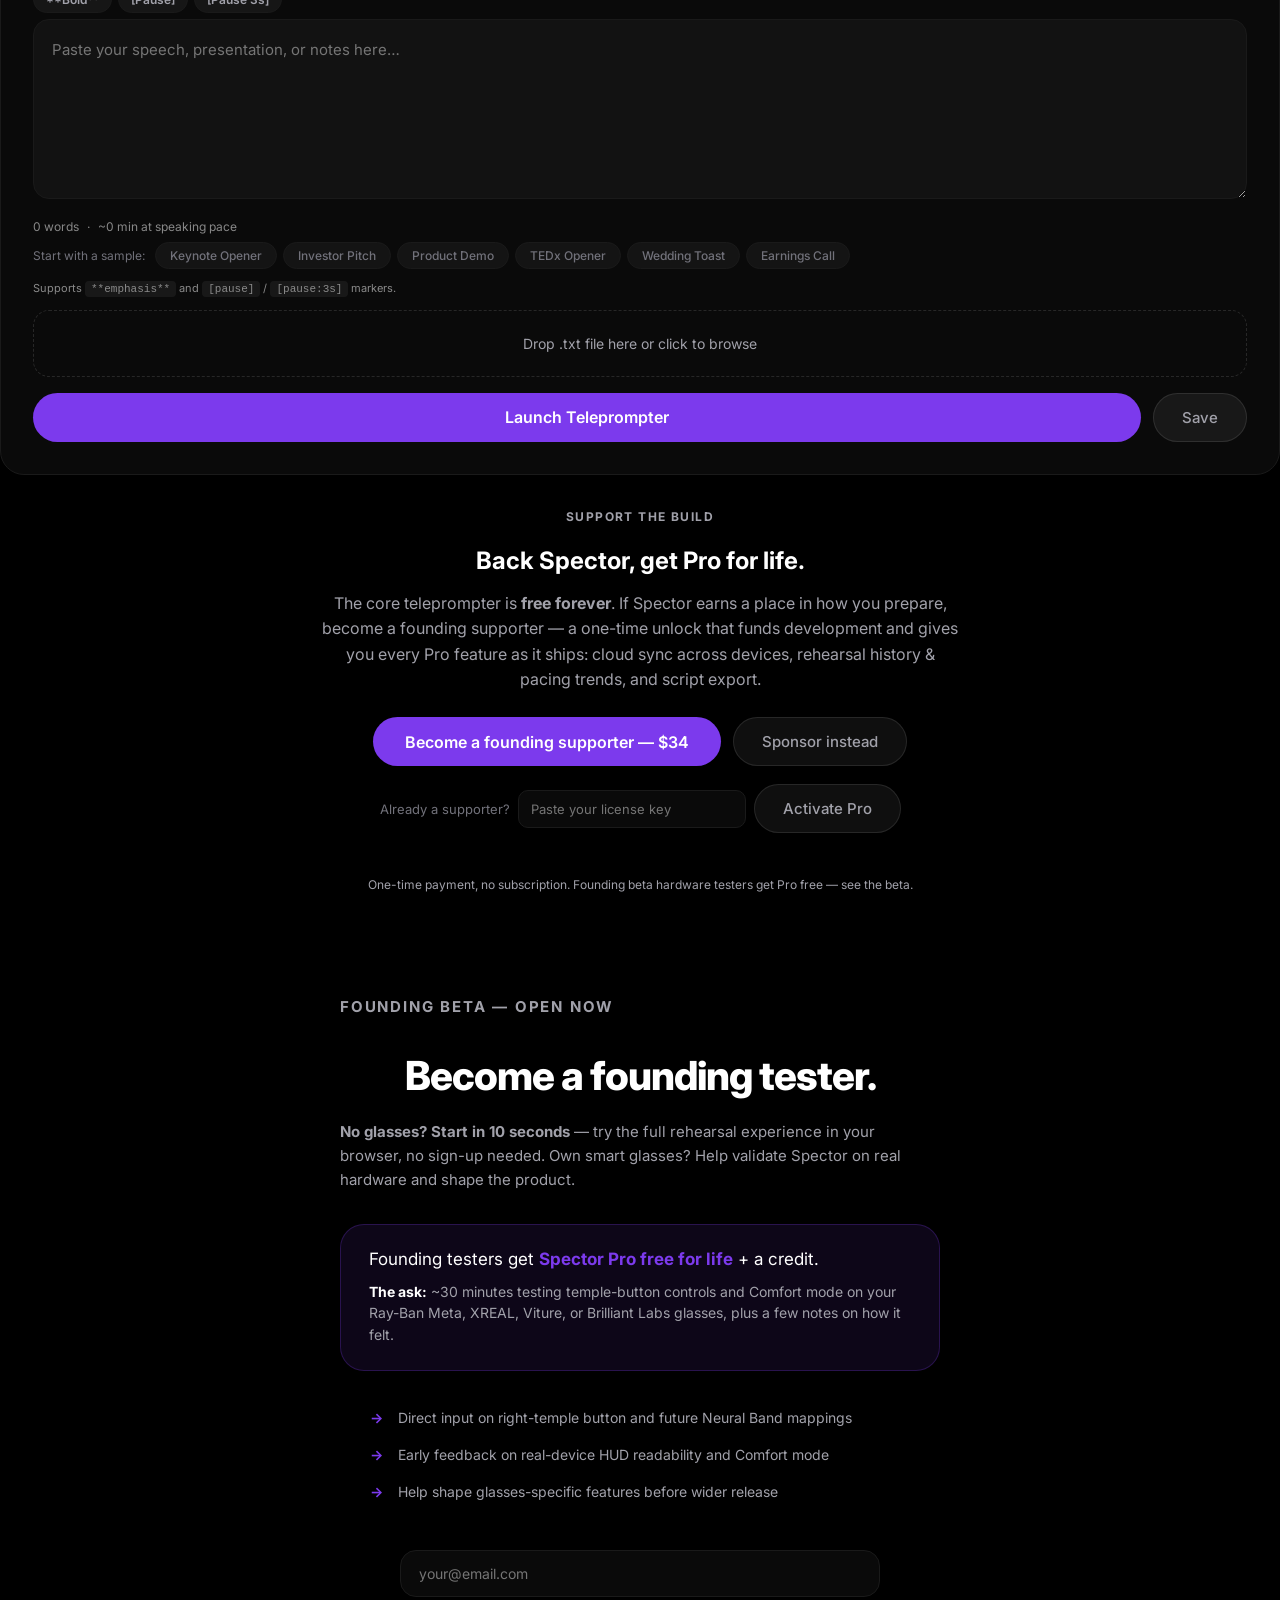
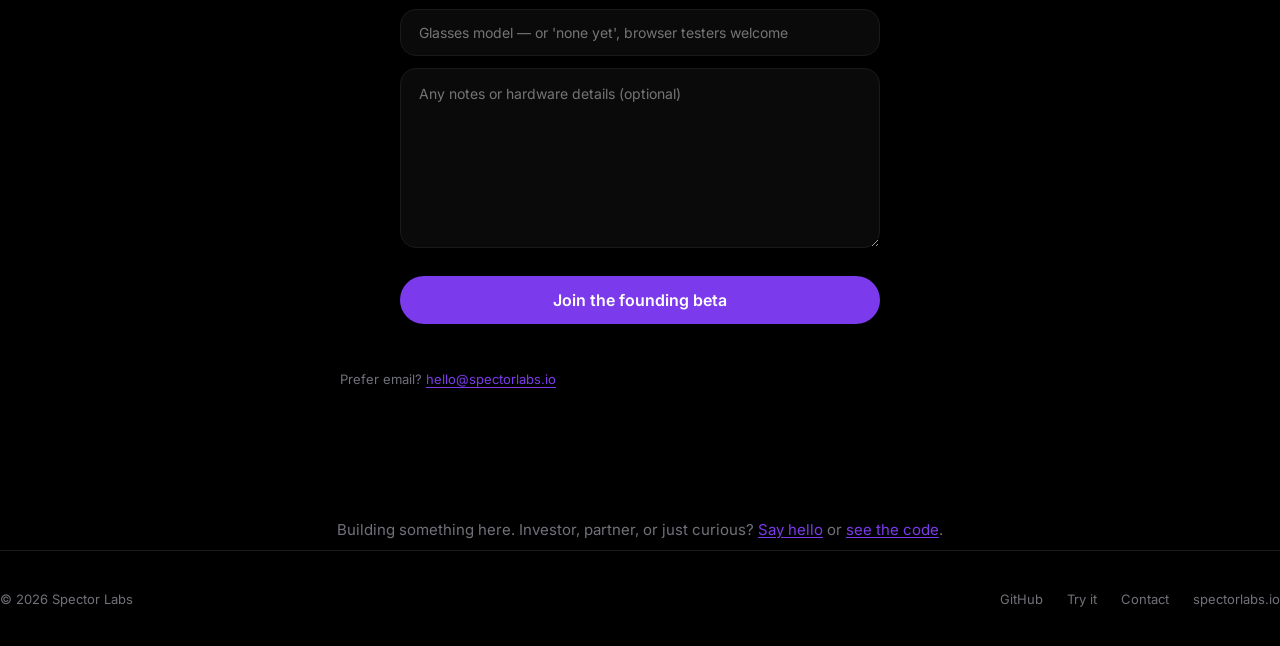
==== commit f5041f4b: "Add 'See it in action' section with the real-app demo; lighten cue emphasis - public/spector-real-de" ====
--- a/public/index.html
+++ b/public/index.html
@@ -220,6 +220,21 @@
             </div>
         </section>
 
+        <!-- SEE IT IN ACTION -->
+        <section class="demo-section reveal" id="see-it">
+            <div class="section-header">
+                <p class="section-eyebrow">See it in action</p>
+                <h2>The real app, running.</h2>
+            </div>
+            <p class="problem-statement" style="margin-bottom:32px;">No mockups — this is Spector actually playing a script: adaptive pacing, cue emphasis, and the eyes-up HUD. <a href="#try">Try it yourself →</a></p>
+            <div class="demo-player">
+                <video class="demo-media" autoplay muted loop playsinline preload="none" width="606" height="920" poster="images/demo-poster.jpg" aria-label="Screen recording of the Spector teleprompter playing a script with adaptive pacing and cue emphasis">
+                    <source src="spector-real-demo.webm" type="video/webm">
+                    <img src="images/demo-poster.jpg" alt="Spector teleprompter playing a script, with a highlighted line" width="606" height="920">
+                </video>
+            </div>
+        </section>
+
         <!-- TRACTION -->
         <section class="traction-section reveal" id="traction">
             <div class="section-header">
--- a/public/style.css
+++ b/public/style.css
@@ -1422,10 +1422,10 @@
 
 /* Cue markers */
 .cue-emphasis {
-    color: var(--accent);
+    color: #A78BFA;
     font-weight: 600;
     text-decoration: underline;
-    text-decoration-color: rgba(124, 58, 237, 0.45);
+    text-decoration-color: rgba(167, 139, 250, 0.5);
     text-underline-offset: 4px;
 }
 
@@ -2461,3 +2461,23 @@
     color: var(--text-dim);
     margin-top: 16px;
 }
+
+/* ─── See it in action (real app demo) ─── */
+.demo-section {
+    text-align: center;
+}
+
+.demo-player {
+    display: flex;
+    justify-content: center;
+}
+
+.demo-media {
+    width: 100%;
+    max-width: 300px;
+    height: auto;
+    border-radius: 28px;
+    border: 1px solid var(--border);
+    background: #000;
+    box-shadow: 0 24px 70px rgba(0, 0, 0, 0.5), 0 0 44px rgba(124, 58, 237, 0.16);
+}
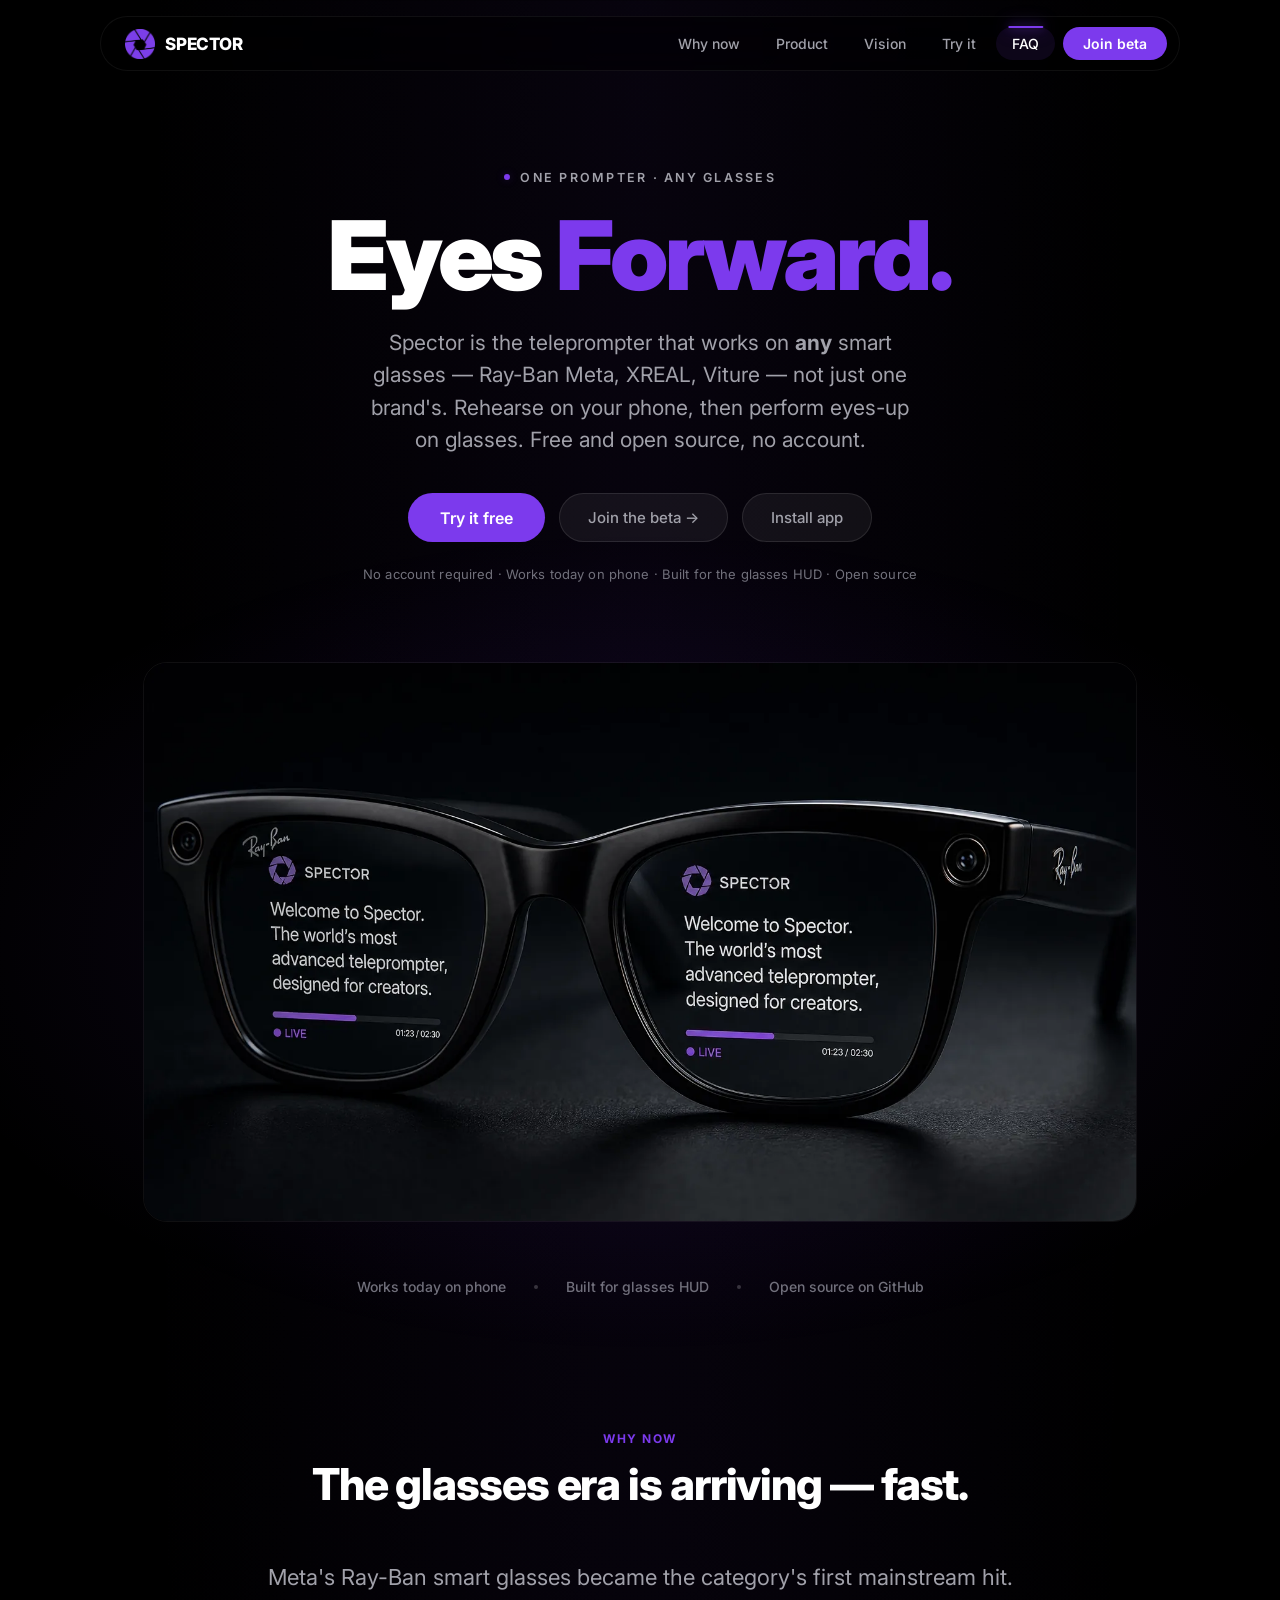
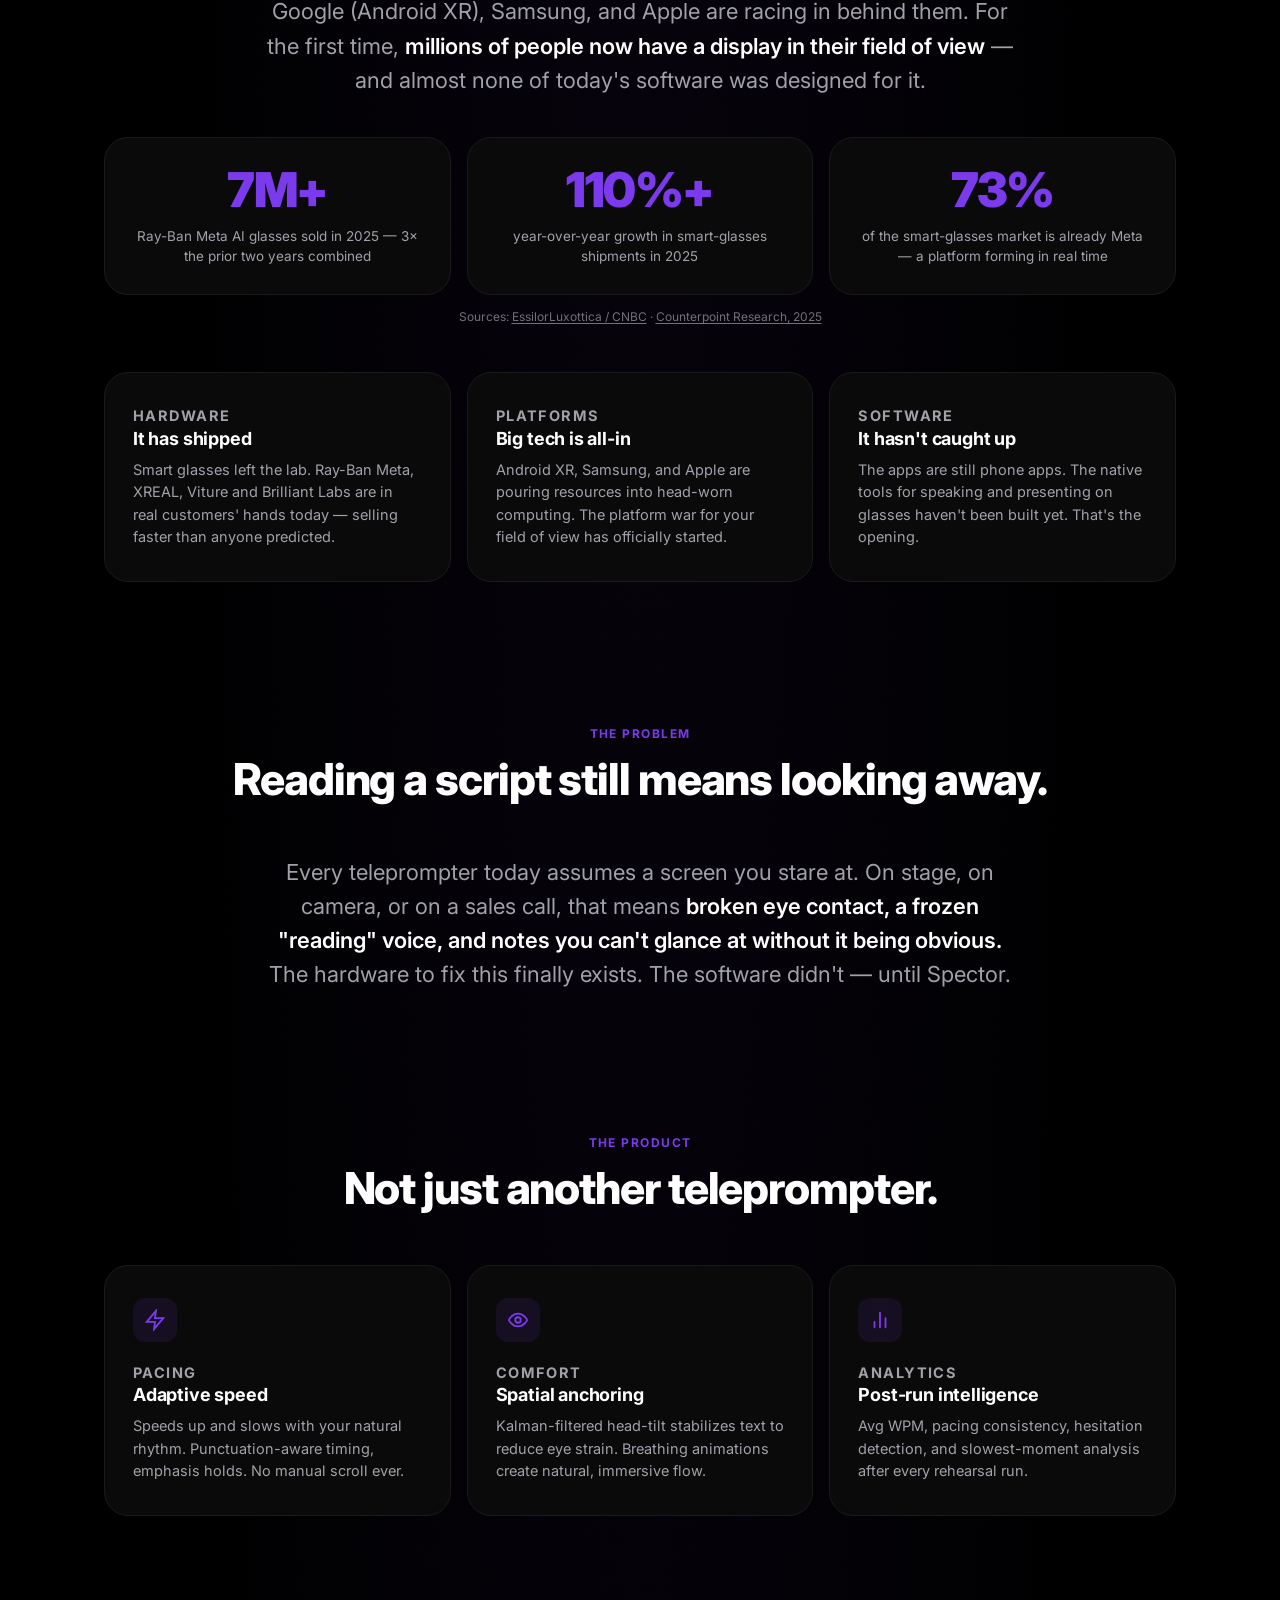
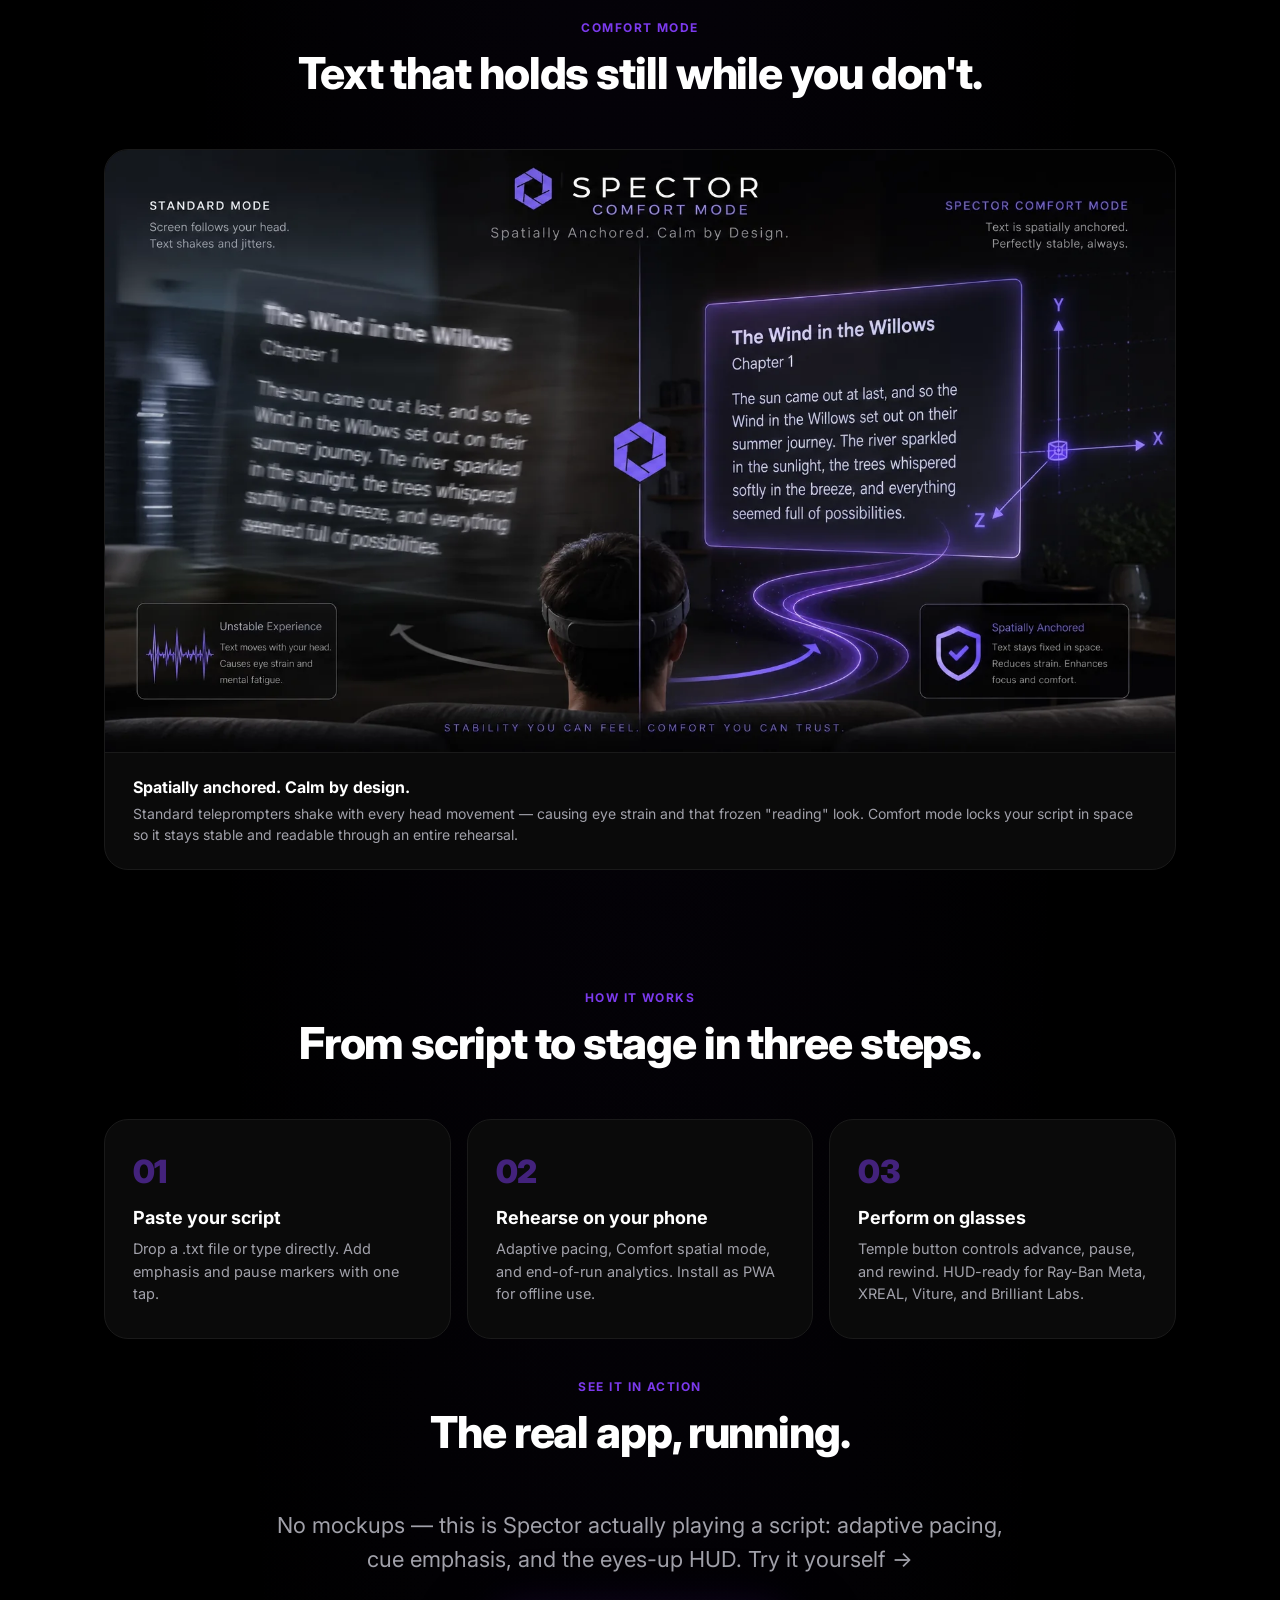
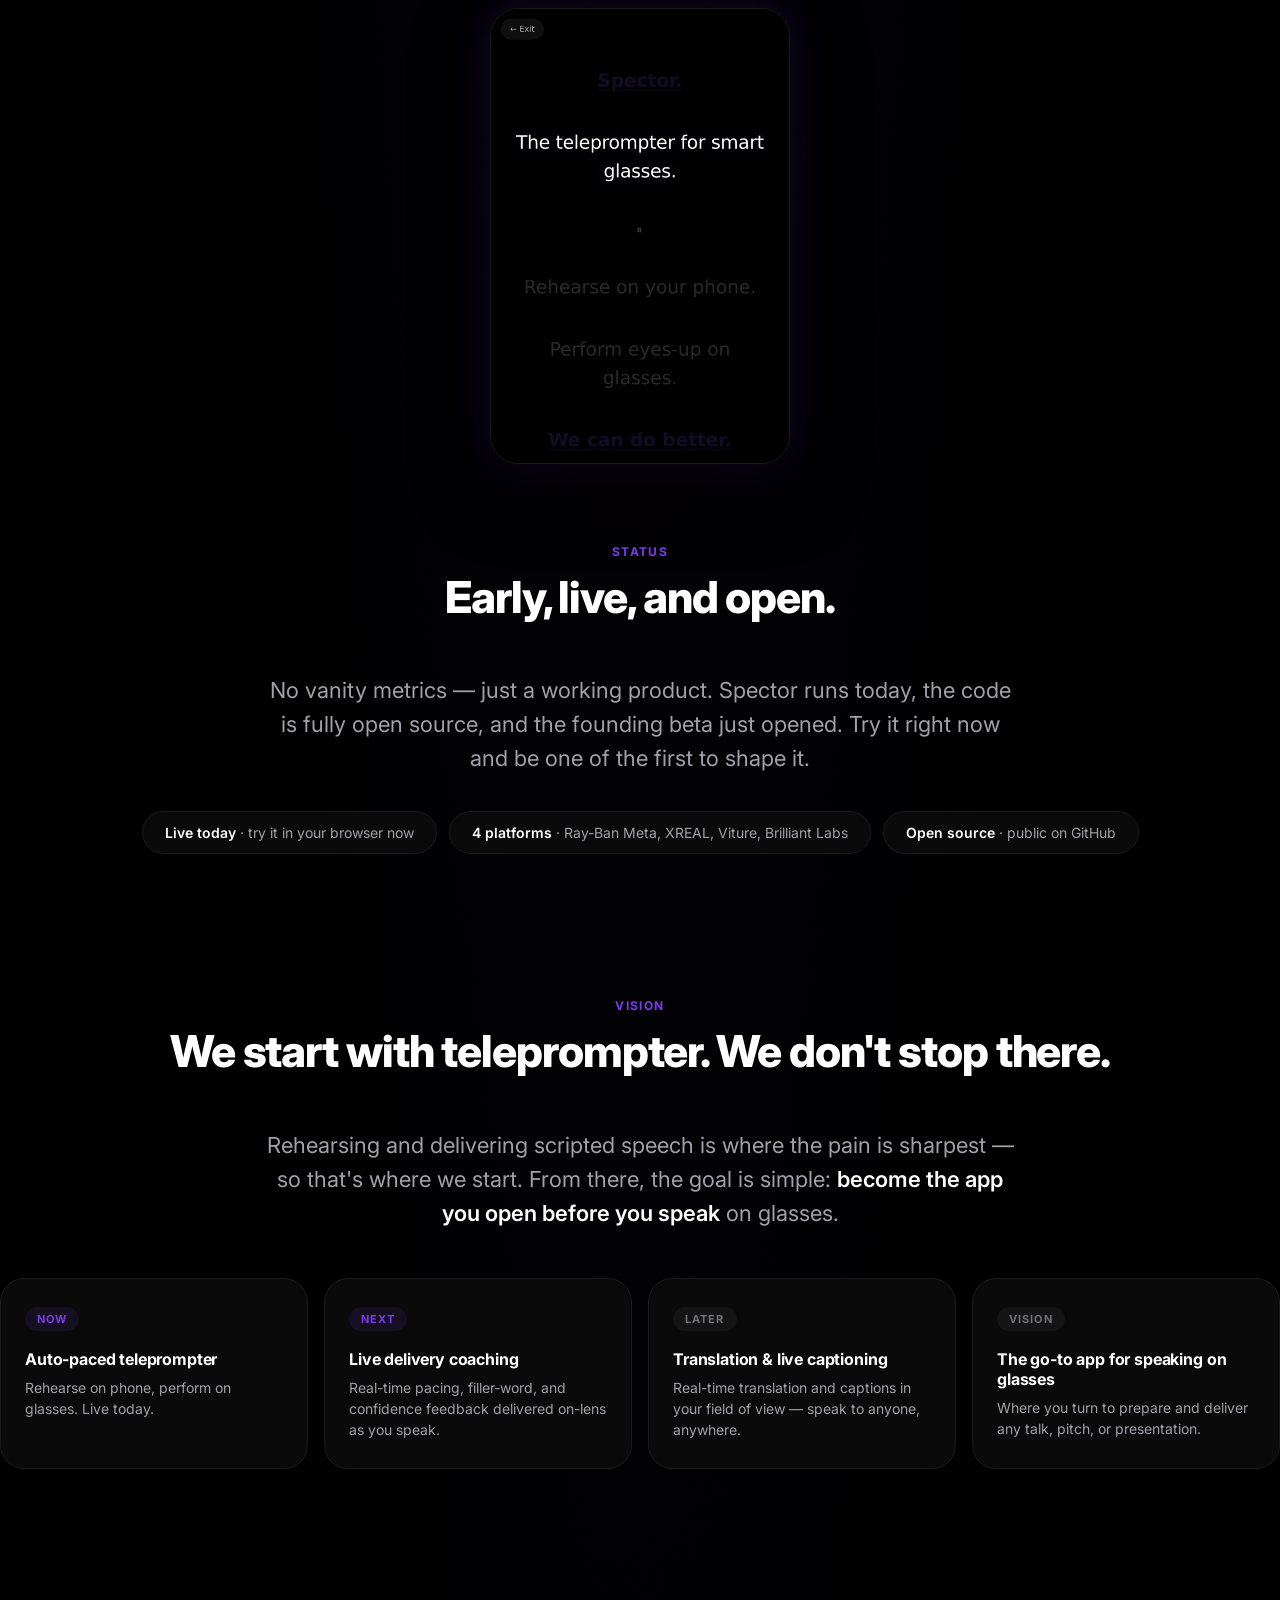
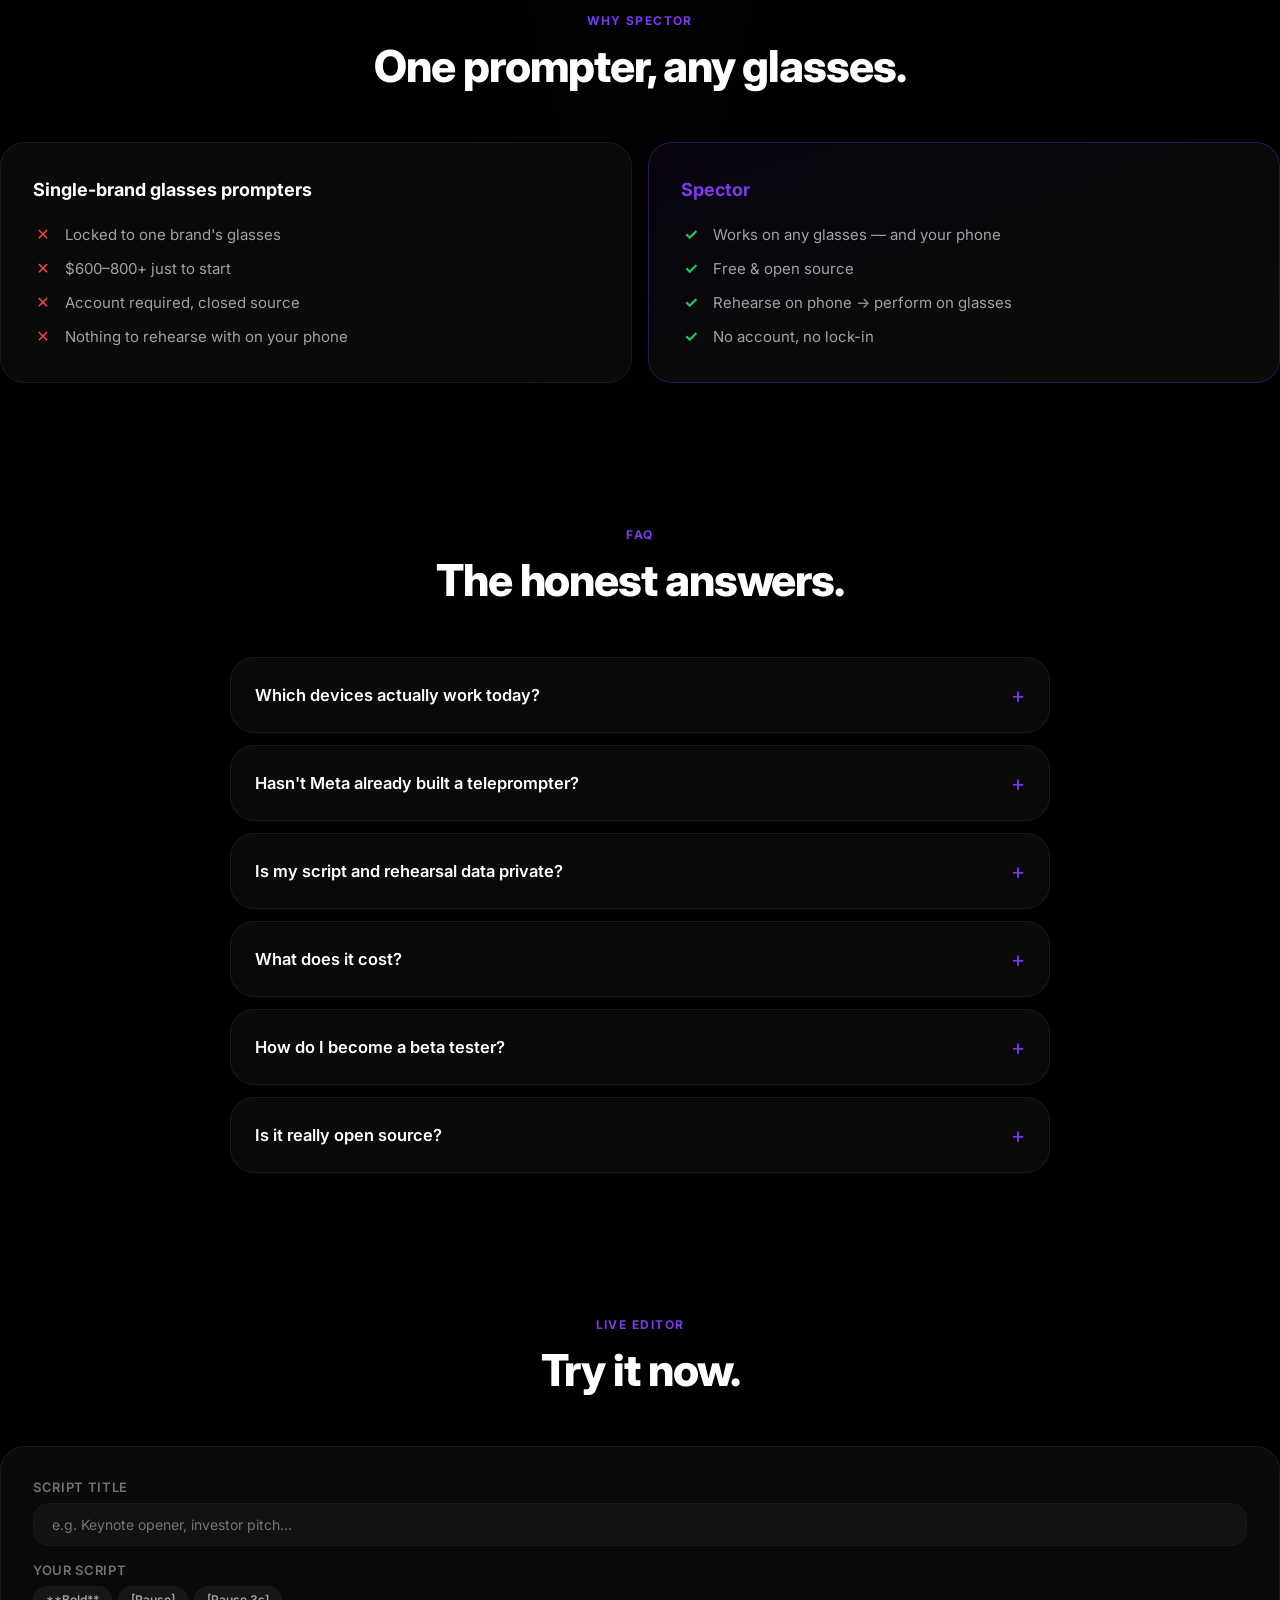
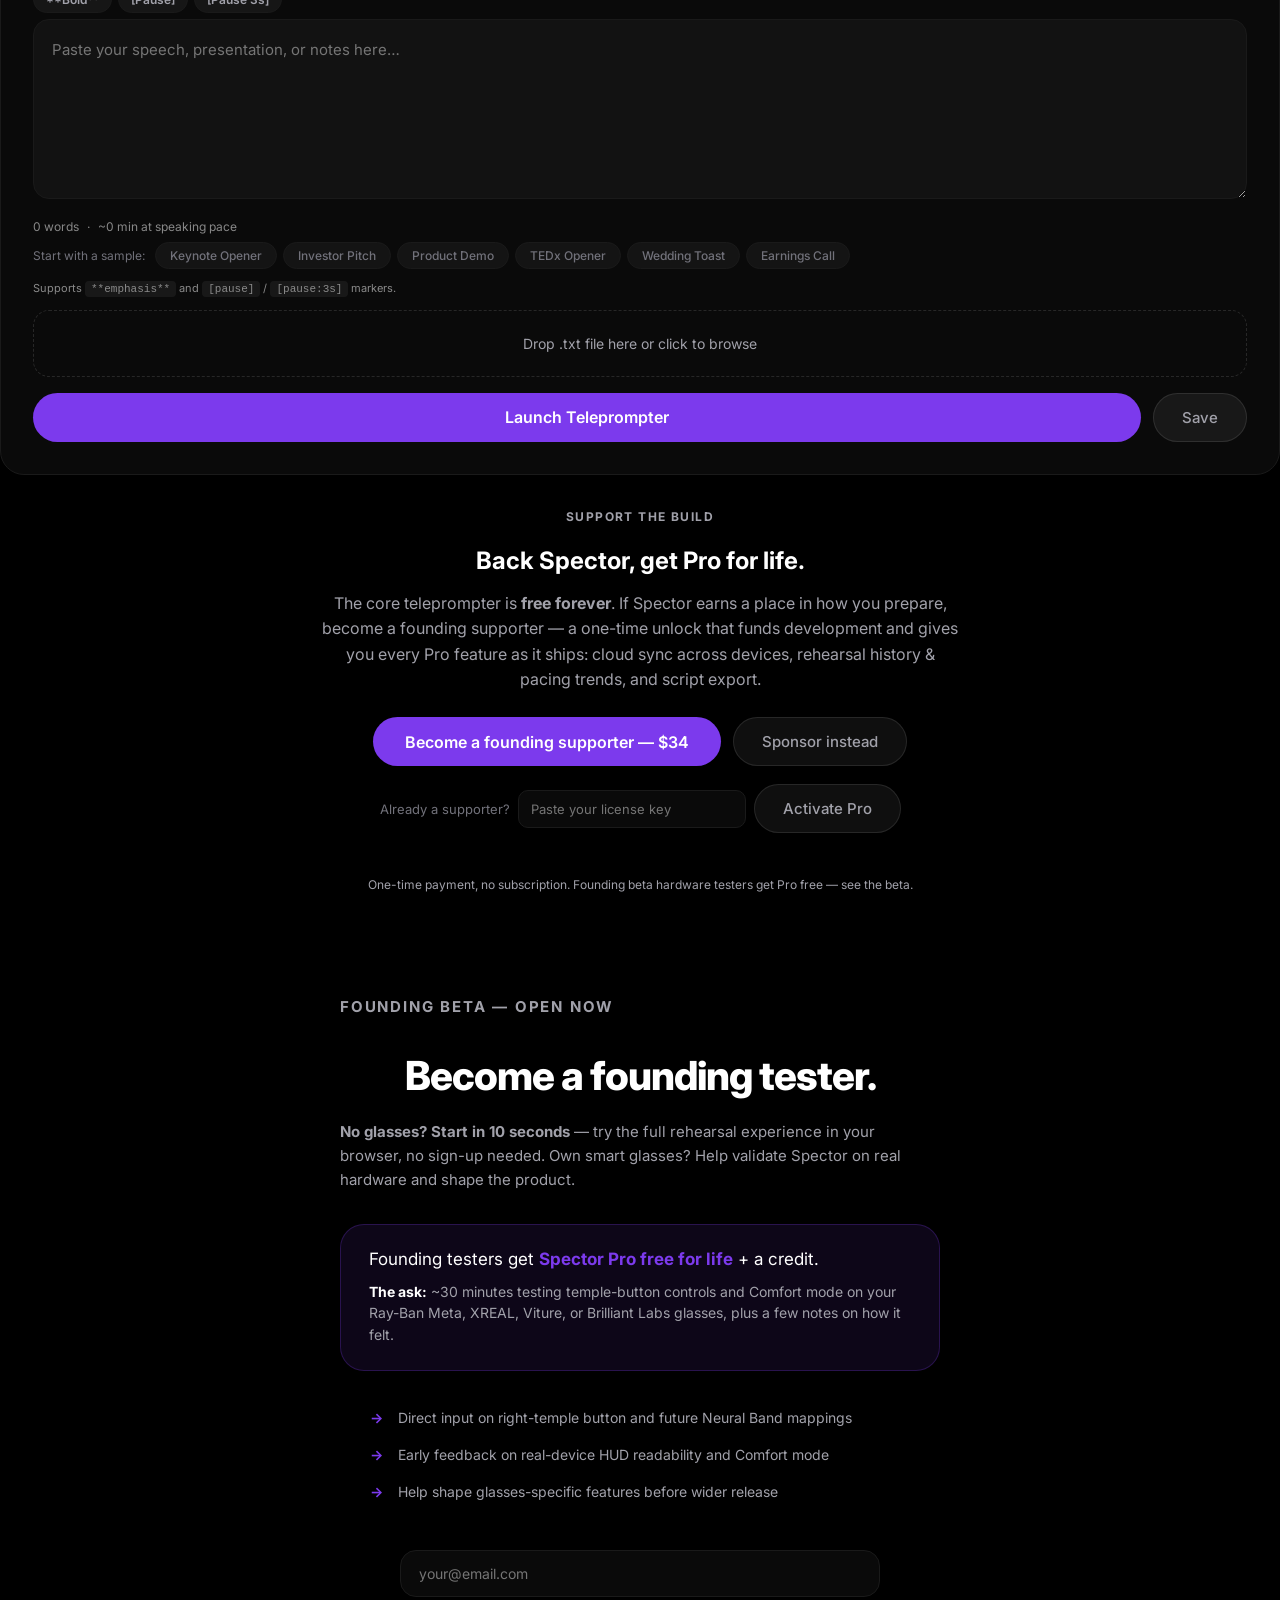
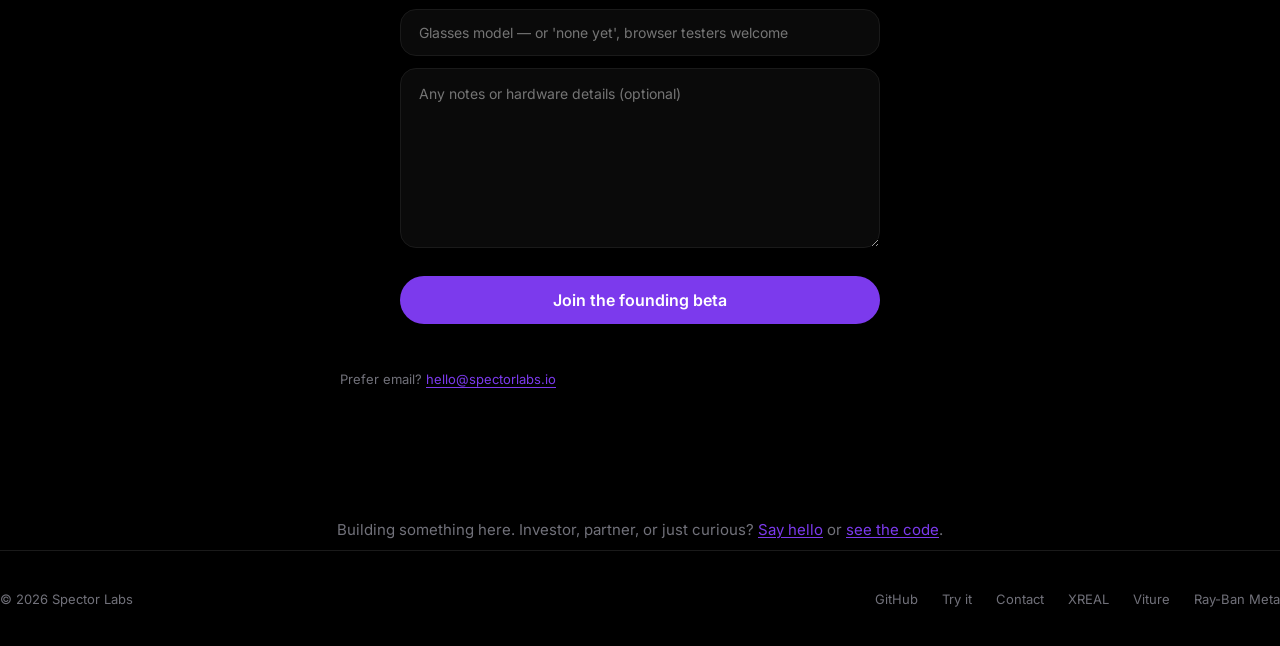
==== commit f118aa12: "Add per-device SEO landing pages (XREAL, Viture, Ray-Ban Meta) + sitemap The #1 zero-budget acquisit" ====
--- a/public/index.html
+++ b/public/index.html
@@ -488,7 +488,9 @@
                 <a href="https://github.com/hydrogenbondss/SPECTOR" target="_blank">GitHub</a>
                 <a href="#try">Try it</a>
                 <a href="mailto:hello@spectorlabs.io">Contact</a>
-                <a href="https://spectorlabs.io">spectorlabs.io</a>
+                <a href="/teleprompter-for-xreal">XREAL</a>
+                <a href="/teleprompter-for-viture">Viture</a>
+                <a href="/ray-ban-meta-teleprompter">Ray-Ban Meta</a>
             </div>
         </footer>
 
--- a/public/style.css
+++ b/public/style.css
@@ -2462,6 +2462,25 @@
     margin-top: 16px;
 }
 
+/* ─── SEO device landing pages ─── */
+.seo-nav {
+    display: flex;
+    justify-content: space-between;
+    align-items: center;
+    max-width: 1120px;
+    margin: 0 auto;
+    padding: 20px 24px;
+}
+.seo-nav-cta { padding: 10px 18px; }
+.seo-crosslinks {
+    text-align: center;
+    font-size: 13px;
+    color: var(--text-dim);
+    padding: 12px 0;
+}
+.seo-crosslinks a { color: var(--text-muted); }
+.seo-crosslinks a:hover { color: var(--accent); }
+
 /* ─── See it in action (real app demo) ─── */
 .demo-section {
     text-align: center;
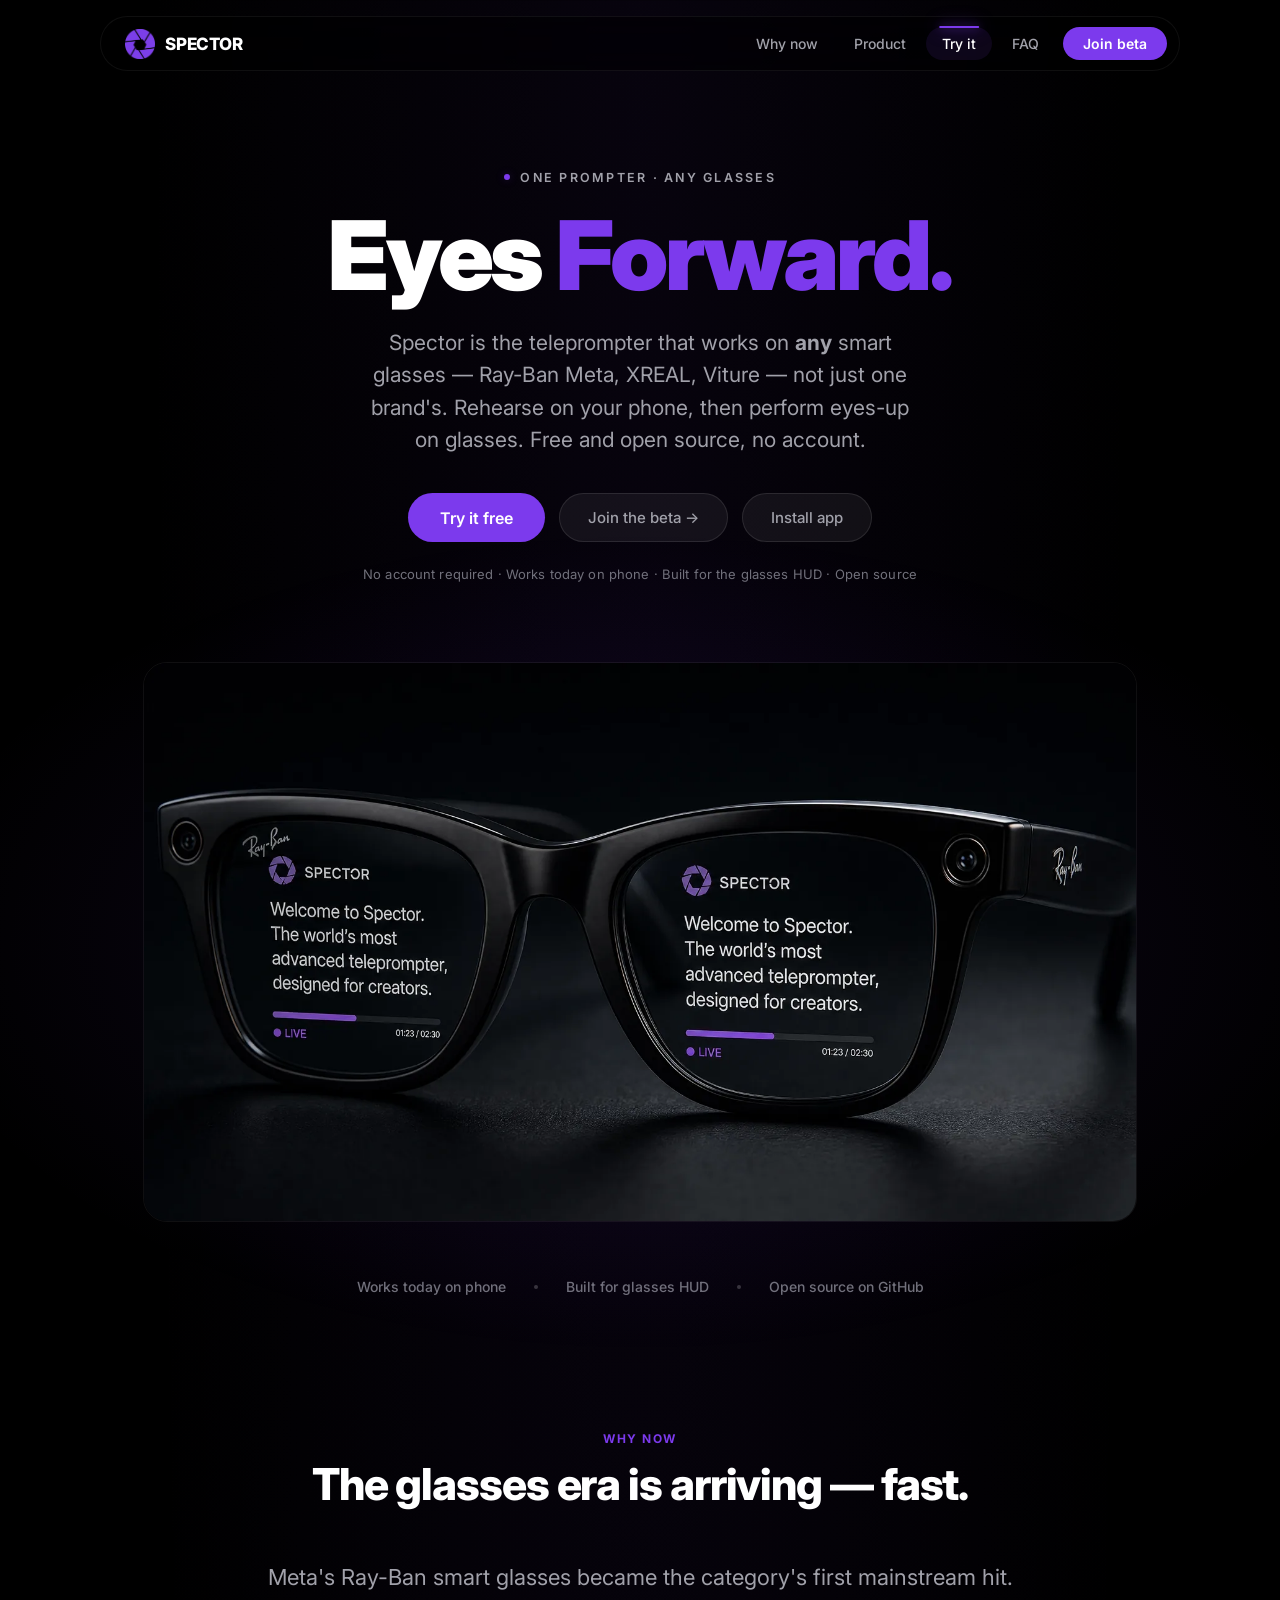
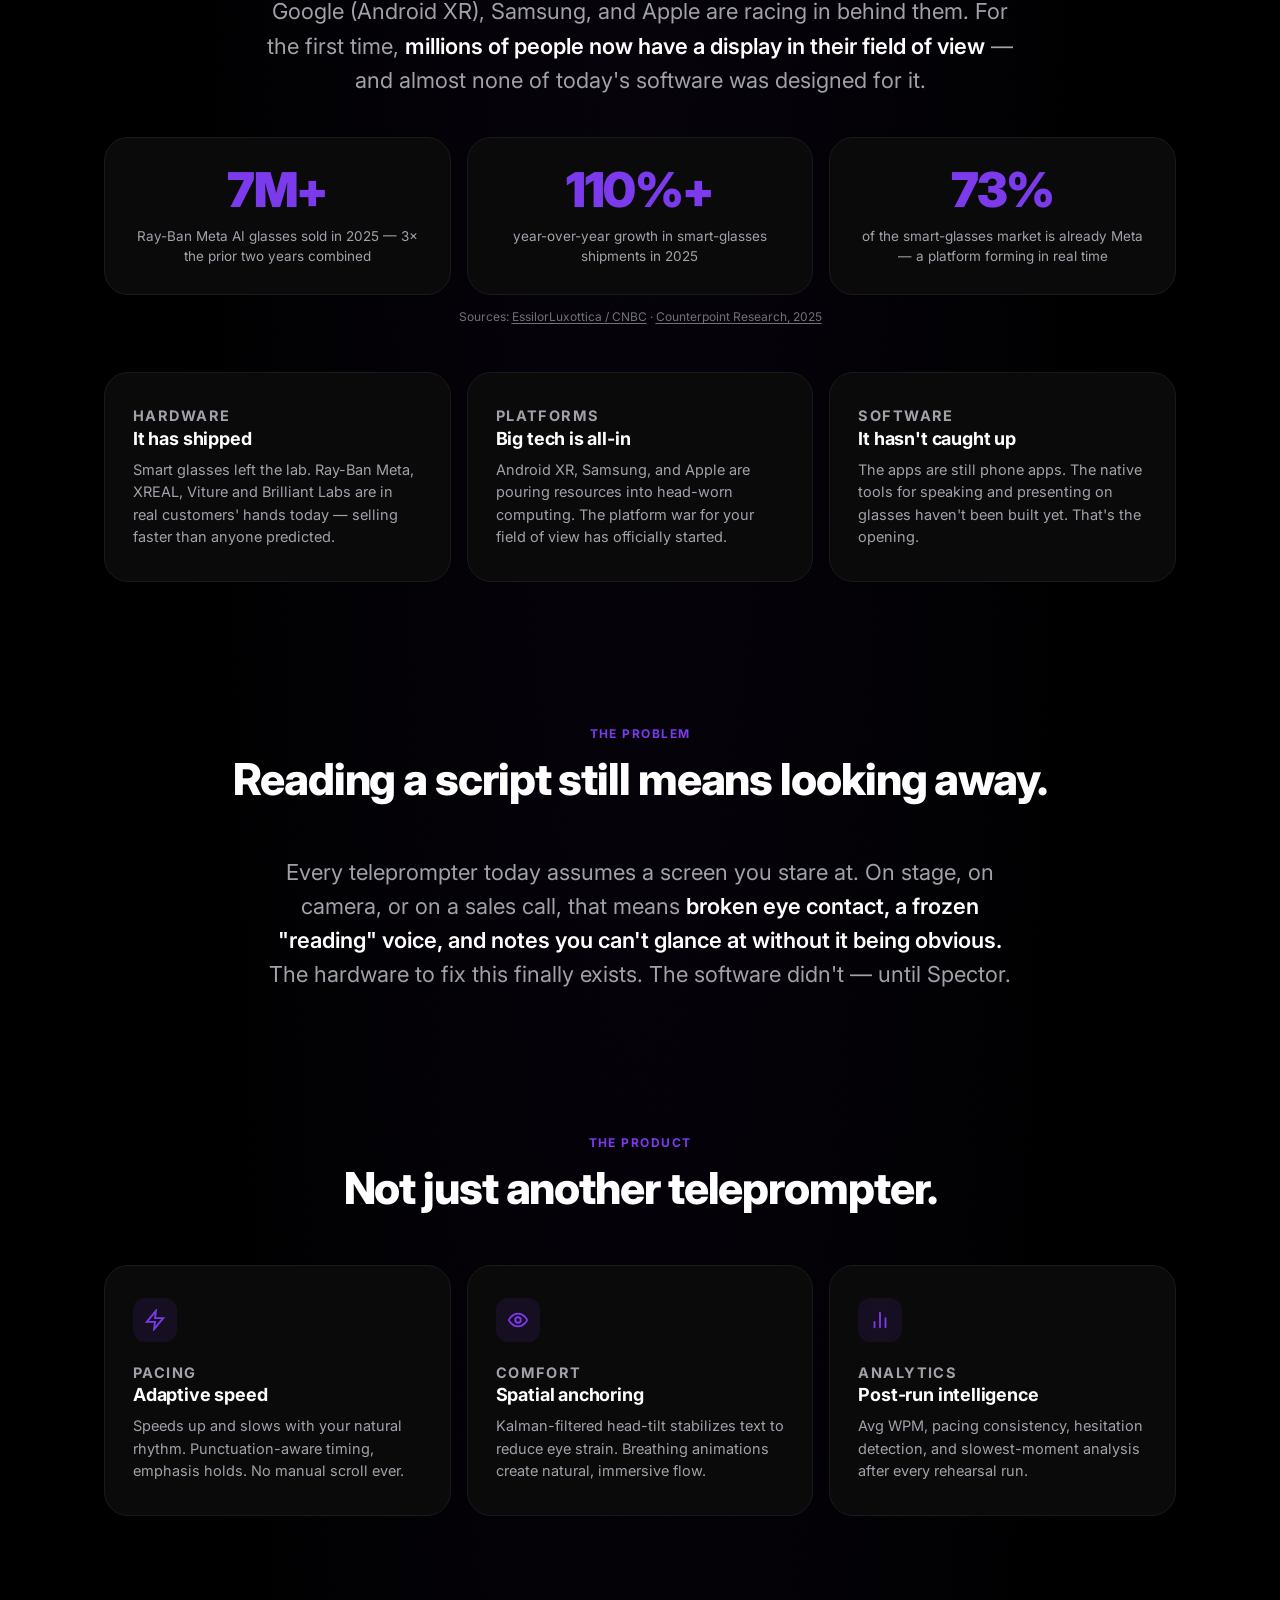
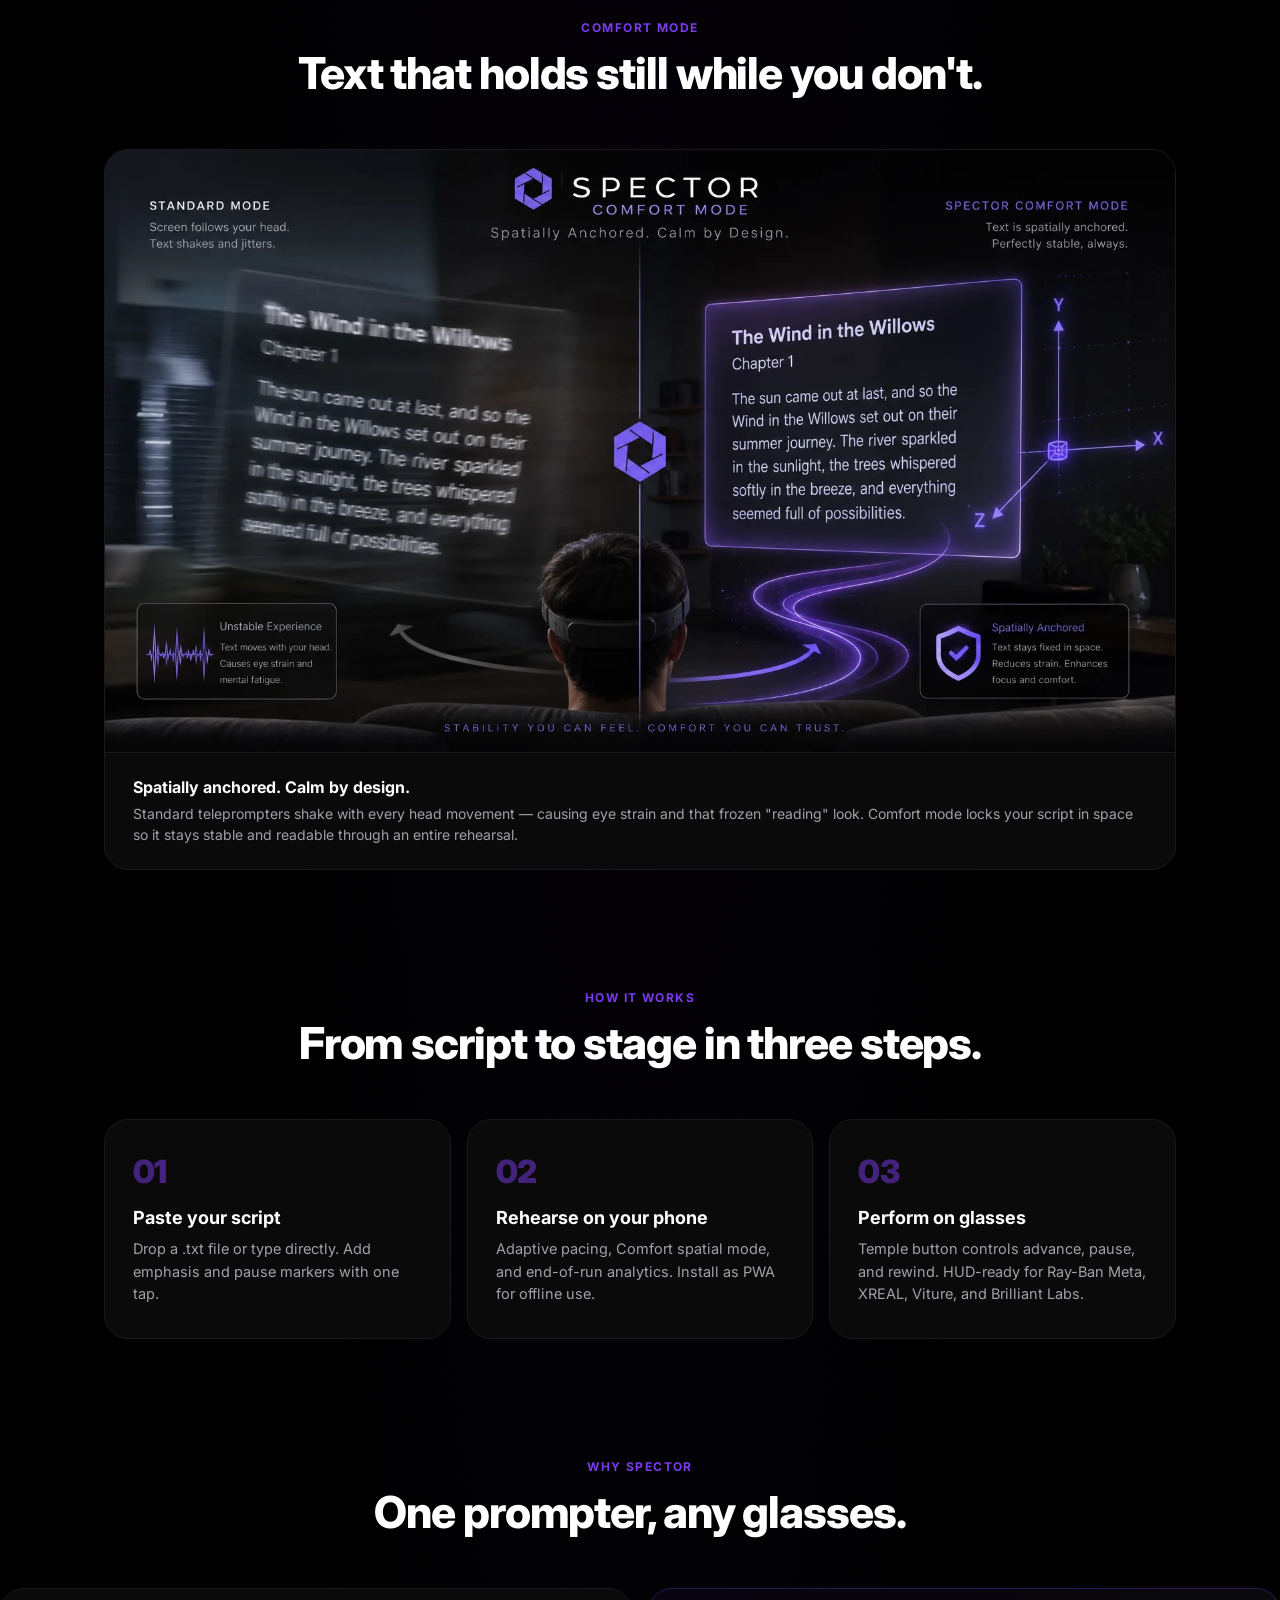
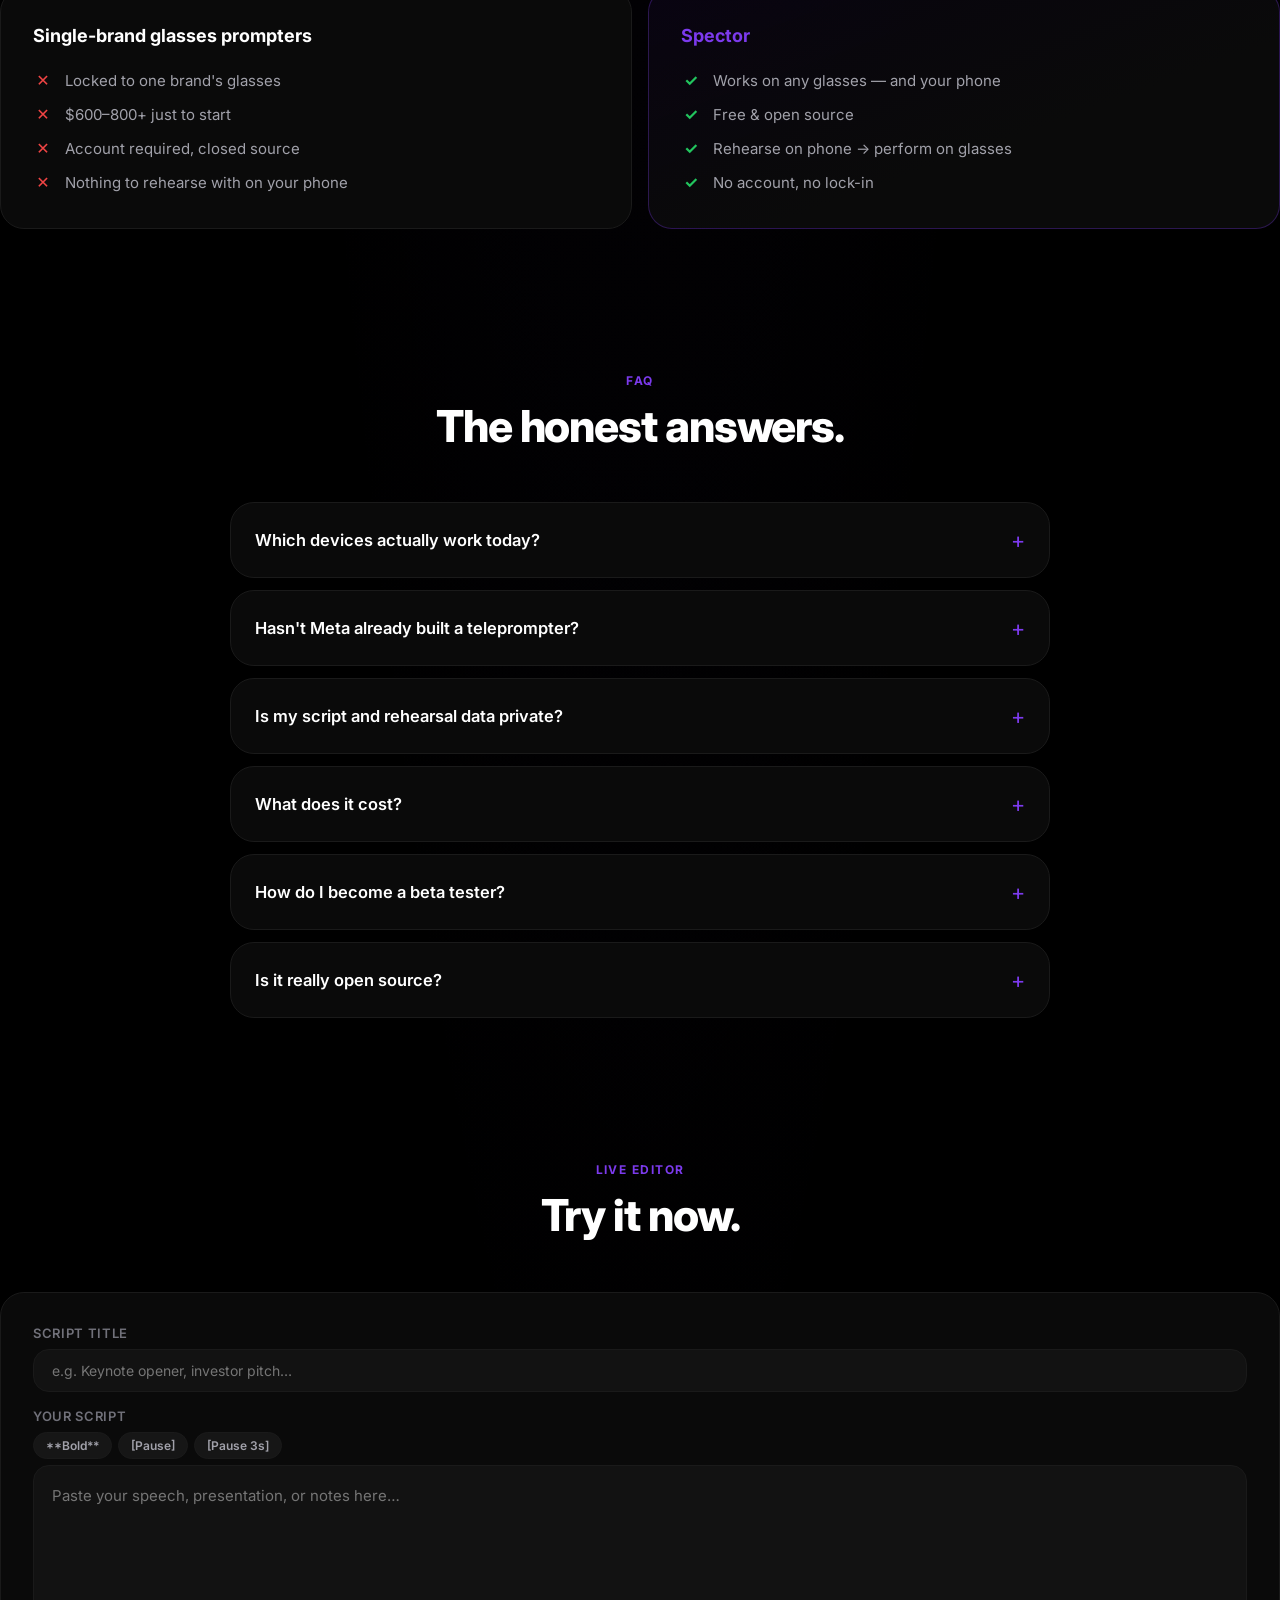
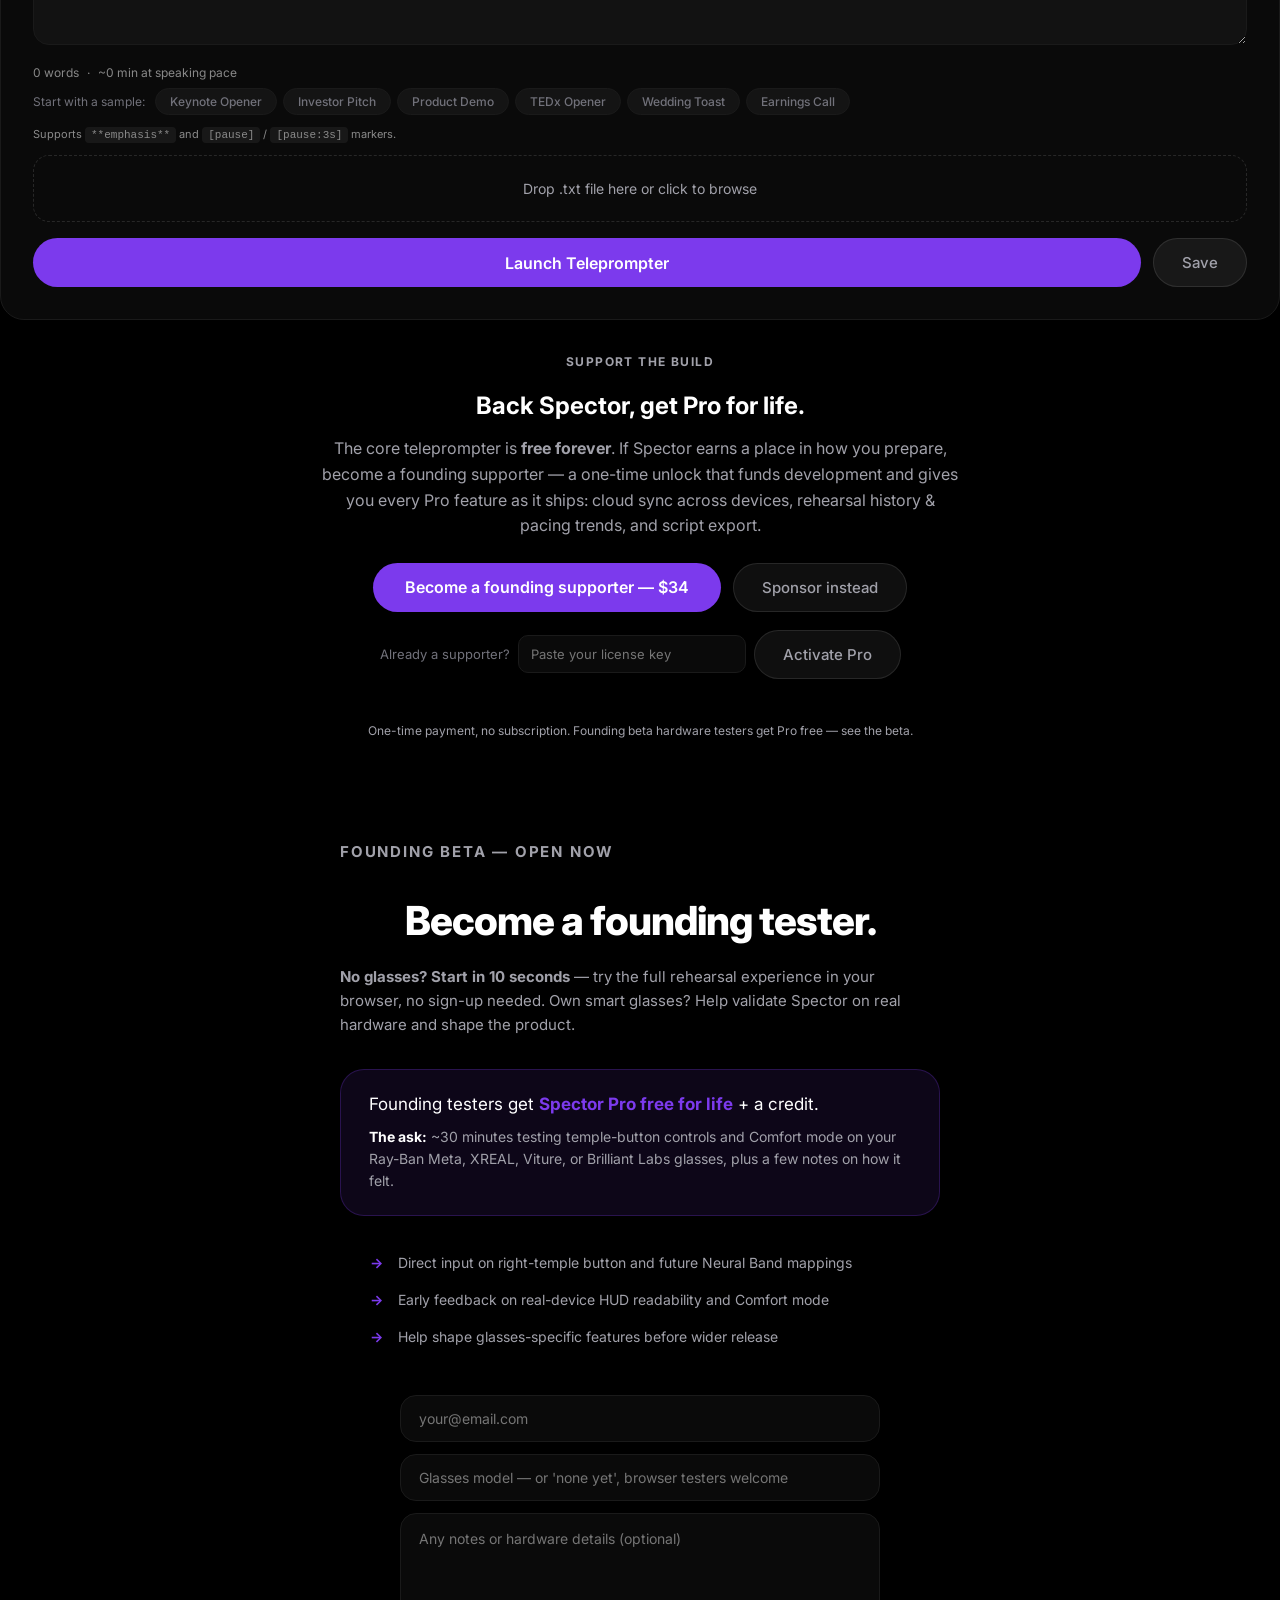
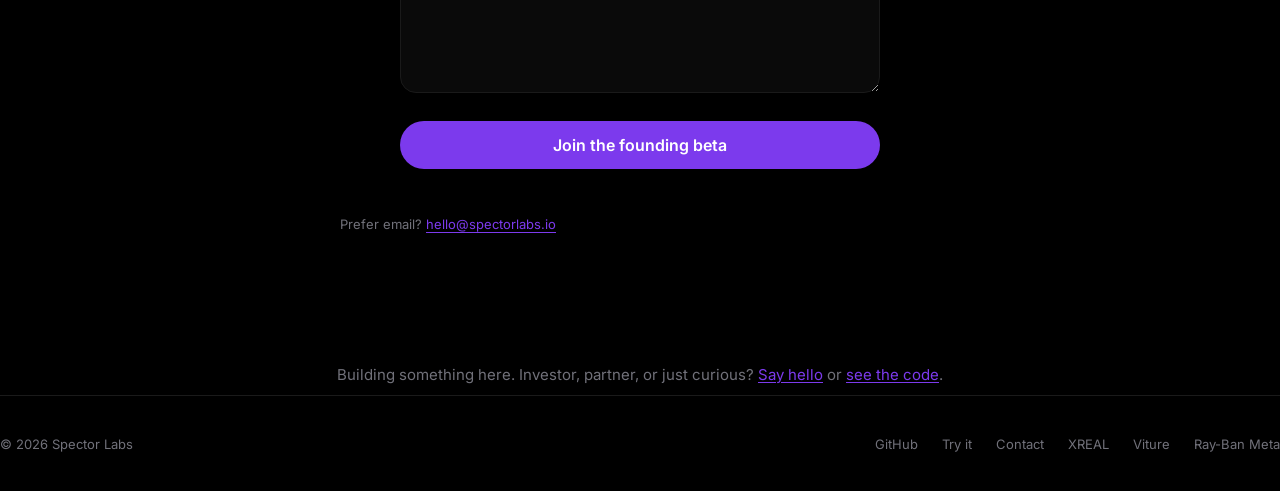
==== commit 8cf5b670: "Tighten landing + add subtle scroll motion Trim (less cramped, less repetition): - Remove 'See it in" ====
--- a/public/index.html
+++ b/public/index.html
@@ -32,6 +32,8 @@
 </head>
 <body class="landing">
 
+    <div class="scroll-progress" id="scroll-progress" aria-hidden="true"></div>
+
     <!-- NAV -->
     <nav class="site-nav">
         <a href="#" class="nav-brand">
@@ -42,7 +44,6 @@
             <span class="nav-indicator" aria-hidden="true"></span>
             <a href="#why-now">Why now</a>
             <a href="#features">Product</a>
-            <a href="#vision">Vision</a>
             <a href="#try">Try it</a>
             <a href="#faq">FAQ</a>
             <a href="#beta" class="nav-cta">Join beta</a>
@@ -217,76 +218,6 @@
                     <p>Temple button controls advance, pause, and rewind. HUD-ready for Ray-Ban Meta, XREAL, Viture, and Brilliant Labs.</p>
                 </div>
             </div>
-            </div>
-        </section>
-
-        <!-- SEE IT IN ACTION -->
-        <section class="demo-section reveal" id="see-it">
-            <div class="section-header">
-                <p class="section-eyebrow">See it in action</p>
-                <h2>The real app, running.</h2>
-            </div>
-            <p class="problem-statement" style="margin-bottom:32px;">No mockups — this is Spector actually playing a script: adaptive pacing, cue emphasis, and the eyes-up HUD. <a href="#try">Try it yourself →</a></p>
-            <div class="demo-player">
-                <video class="demo-media" autoplay muted loop playsinline preload="none" width="606" height="920" poster="images/demo-poster.jpg" aria-label="Screen recording of the Spector teleprompter playing a script with adaptive pacing and cue emphasis">
-                    <source src="spector-real-demo.webm" type="video/webm">
-                    <img src="images/demo-poster.jpg" alt="Spector teleprompter playing a script, with a highlighted line" width="606" height="920">
-                </video>
-            </div>
-        </section>
-
-        <!-- TRACTION -->
-        <section class="traction-section reveal" id="traction">
-            <div class="section-header">
-                <p class="section-eyebrow">Status</p>
-                <h2>Early, live, and open.</h2>
-            </div>
-            <p class="problem-statement" style="margin-bottom:36px;">No vanity metrics — just a working product. Spector runs today, the code is fully open source, and the founding beta just opened. Try it right now and be one of the first to shape it.</p>
-            <div class="traction-support">
-                <span class="traction-pill"><strong>Live today</strong> · try it in your browser now</span>
-                <span class="traction-pill"><strong>4 platforms</strong> · Ray-Ban Meta, XREAL, Viture, Brilliant Labs</span>
-                <span class="traction-pill"><strong>Open source</strong> · public on GitHub</span>
-            </div>
-        </section>
-
-        <!-- VISION / ROADMAP -->
-        <section class="vision-section reveal" id="vision">
-            <div class="section-header">
-                <p class="section-eyebrow">Vision</p>
-                <h2>We start with teleprompter. We don't stop there.</h2>
-            </div>
-            <p class="problem-statement" style="margin-bottom:48px;">
-                Rehearsing and delivering scripted speech is where the pain is sharpest — so that's where we start. From there, the goal is simple: <strong>become the app you open before you speak</strong> on glasses.
-            </p>
-            <div class="roadmap">
-                <div class="roadmap-item">
-                    <div class="roadmap-phase">Now</div>
-                    <div class="roadmap-body">
-                        <h4>Auto-paced teleprompter</h4>
-                        <p>Rehearse on phone, perform on glasses. Live today.</p>
-                    </div>
-                </div>
-                <div class="roadmap-item">
-                    <div class="roadmap-phase">Next</div>
-                    <div class="roadmap-body">
-                        <h4>Live delivery coaching</h4>
-                        <p>Real-time pacing, filler-word, and confidence feedback delivered on-lens as you speak.</p>
-                    </div>
-                </div>
-                <div class="roadmap-item future">
-                    <div class="roadmap-phase">Later</div>
-                    <div class="roadmap-body">
-                        <h4>Translation & live captioning</h4>
-                        <p>Real-time translation and captions in your field of view — speak to anyone, anywhere.</p>
-                    </div>
-                </div>
-                <div class="roadmap-item future">
-                    <div class="roadmap-phase">Vision</div>
-                    <div class="roadmap-body">
-                        <h4>The go-to app for speaking on glasses</h4>
-                        <p>Where you turn to prepare and deliver any talk, pitch, or presentation.</p>
-                    </div>
-                </div>
             </div>
         </section>
 
@@ -995,6 +926,64 @@
             });
         }
 
+        function initMotion() {
+            const reduce = window.matchMedia('(prefers-reduced-motion: reduce)').matches;
+
+            // Scroll progress bar (kept even for reduced motion — it's a position indicator)
+            const bar = document.getElementById('scroll-progress');
+            if (bar) {
+                let ticking = false;
+                const update = () => {
+                    const h = document.documentElement;
+                    const max = h.scrollHeight - h.clientHeight;
+                    bar.style.width = (max > 0 ? (window.pageYOffset / max) * 100 : 0) + '%';
+                    ticking = false;
+                };
+                window.addEventListener('scroll', () => {
+                    if (!ticking) { ticking = true; requestAnimationFrame(update); }
+                }, { passive: true });
+                update();
+            }
+
+            if (reduce) return; // no count-up / parallax when reduced motion is requested
+
+            // Count-up the market stats when they scroll into view
+            const countObserver = new IntersectionObserver((entries) => {
+                entries.forEach(entry => {
+                    if (!entry.isIntersecting) return;
+                    countObserver.unobserve(entry.target);
+                    const el = entry.target;
+                    const m = el.textContent.trim().match(/^(\d+(?:\.\d+)?)(.*)$/);
+                    if (!m) return;
+                    const target = parseFloat(m[1]), suffix = m[2], start = performance.now(), dur = 1100;
+                    const tick = (now) => {
+                        const p = Math.min(1, (now - start) / dur);
+                        const eased = 1 - Math.pow(1 - p, 3);
+                        el.textContent = Math.round(target * eased) + suffix;
+                        if (p < 1) requestAnimationFrame(tick);
+                        else el.textContent = m[1] + suffix;
+                    };
+                    requestAnimationFrame(tick);
+                });
+            }, { threshold: 0.6 });
+            document.querySelectorAll('.stat-num').forEach(s => countObserver.observe(s));
+
+            // Subtle hero parallax — the visual lags the scroll a touch
+            const hero = document.querySelector('.hero-visual');
+            if (hero) {
+                let ticking2 = false;
+                const move = () => {
+                    const shift = Math.max(-44, Math.min(44, window.pageYOffset * 0.06));
+                    hero.style.transform = `translateY(${shift}px)`;
+                    ticking2 = false;
+                };
+                window.addEventListener('scroll', () => {
+                    if (!ticking2) { ticking2 = true; requestAnimationFrame(move); }
+                }, { passive: true });
+                move();
+            }
+        }
+
         function init() {
             initFileUpload();
             initButtons();
@@ -1002,6 +991,7 @@
             initCueToolbar();
             renderLibrary();
             renderHistory();
+            initMotion();
             registerServiceWorker();
             initInstallPrompt();
             wireGlassButtons();
--- a/public/style.css
+++ b/public/style.css
@@ -1900,6 +1900,28 @@
     }
 }
 
+/* ─── Motion polish (subtle & classy) ─── */
+.scroll-progress {
+    position: fixed;
+    top: 0;
+    left: 0;
+    height: 3px;
+    width: 0;
+    background: linear-gradient(90deg, var(--accent), #A78BFA);
+    box-shadow: 0 0 10px rgba(124, 58, 237, 0.45);
+    z-index: 1000;
+    pointer-events: none;
+}
+
+/* premium deceleration on section reveals (overrides the base ease) */
+.reveal {
+    transition: opacity 0.8s cubic-bezier(0.16, 1, 0.3, 1),
+                transform 0.8s cubic-bezier(0.16, 1, 0.3, 1);
+}
+
+/* hero visual: subtle scroll parallax (transform applied by JS per frame) */
+.hero-visual { will-change: transform; }
+
 /* ─── Market stat strip (Why now) ─── */
 .stat-strip {
     display: grid;
